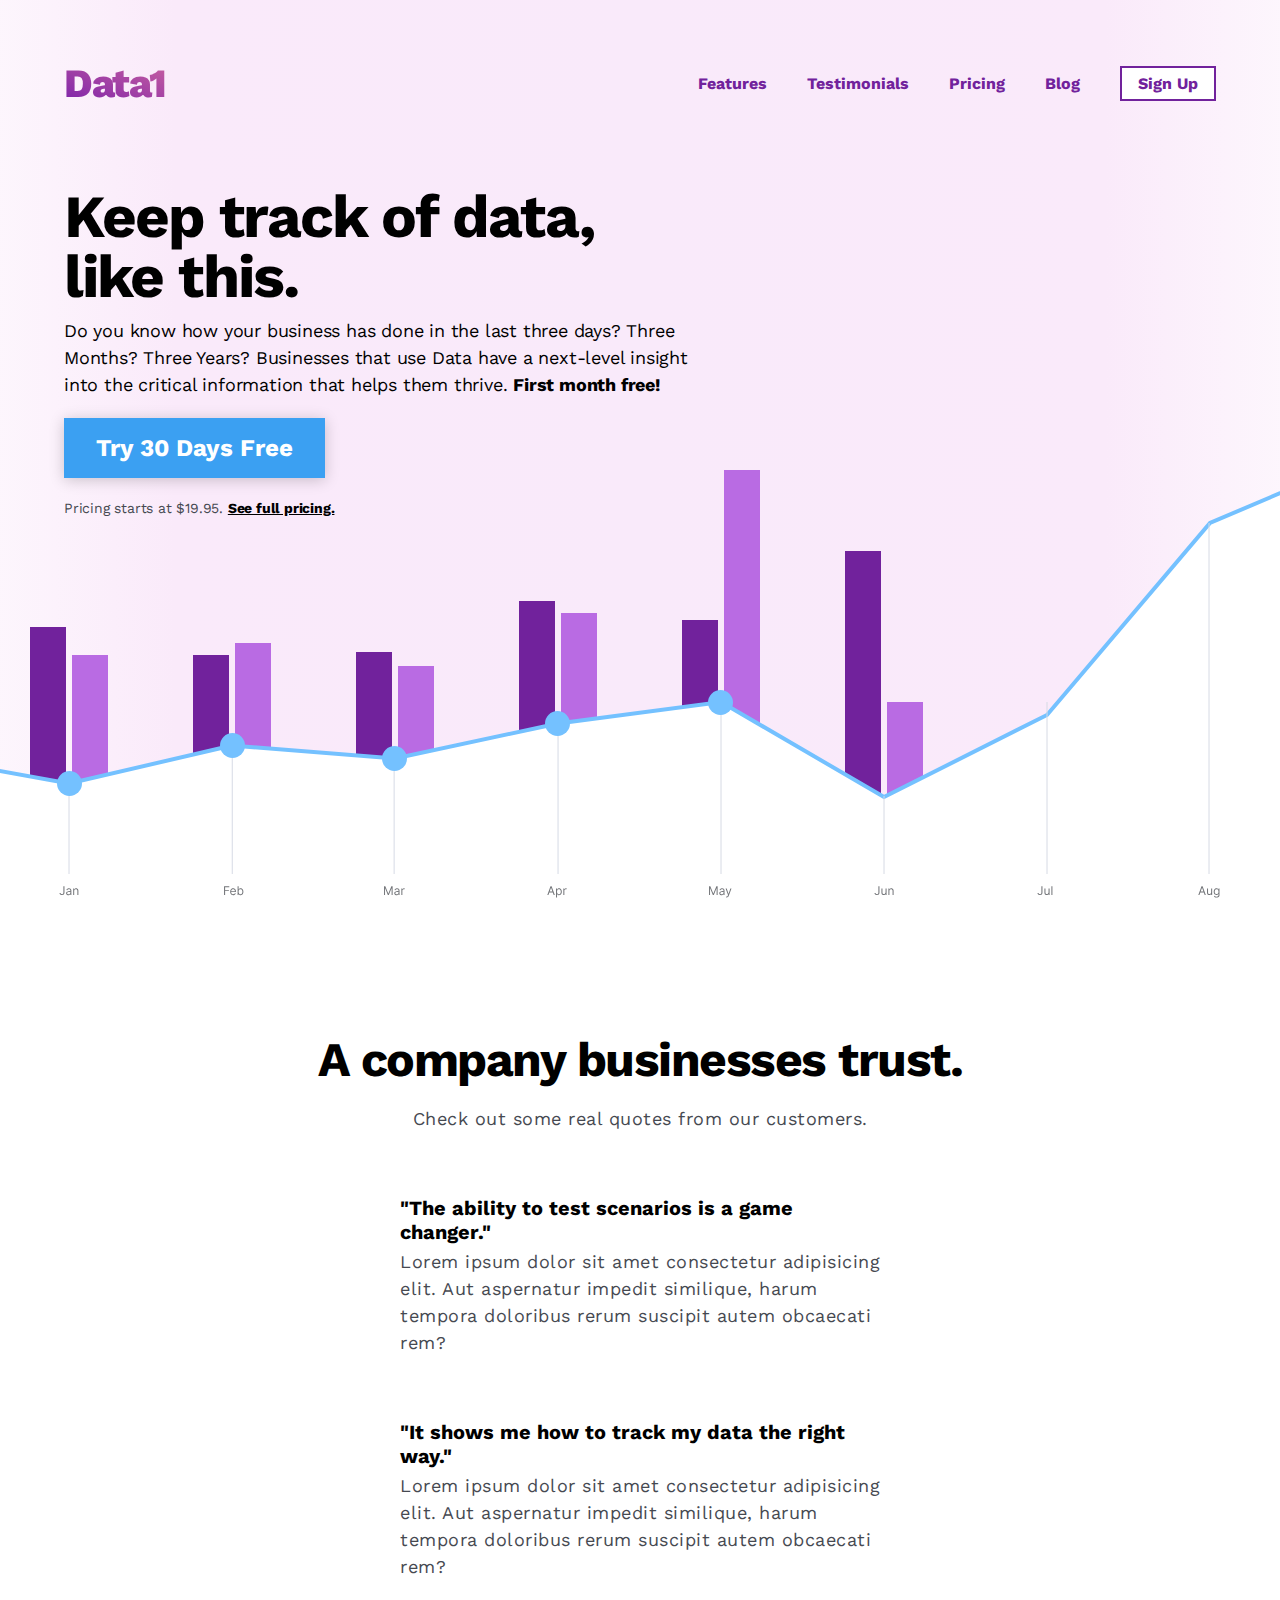
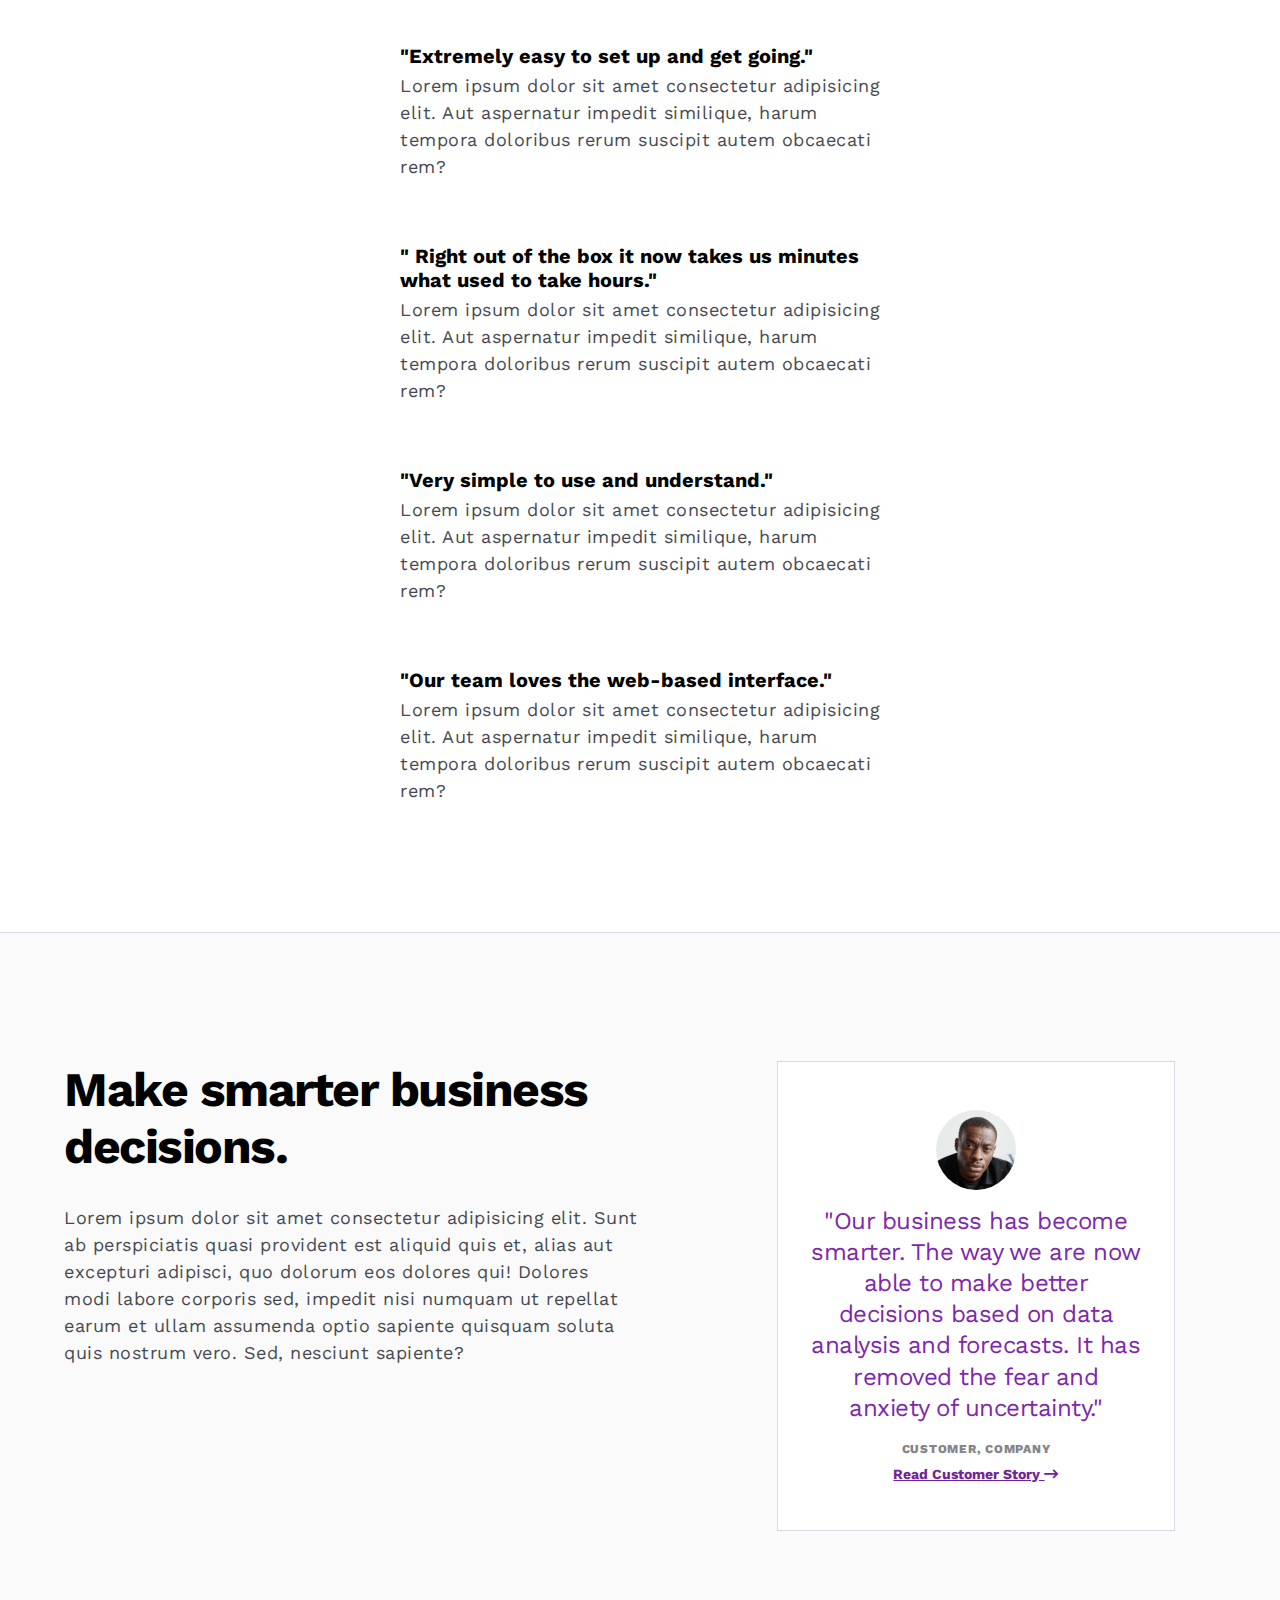
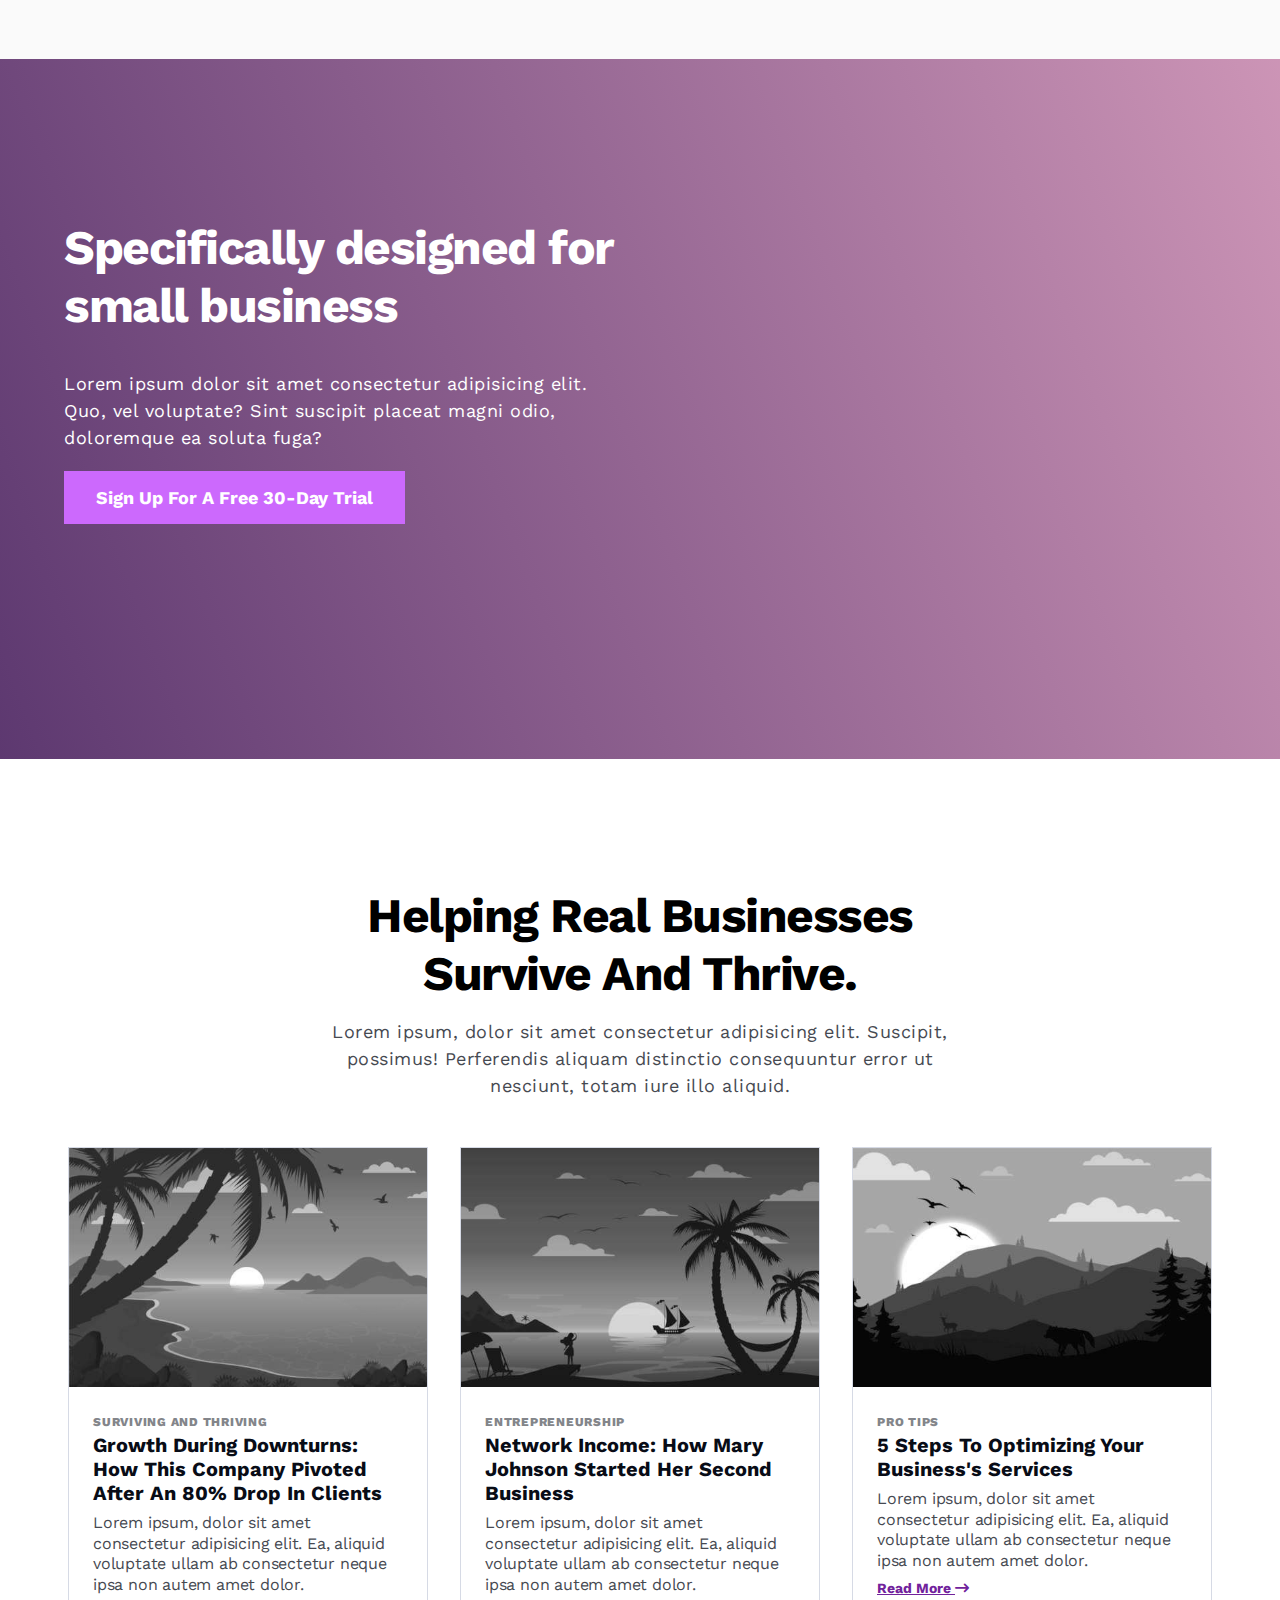
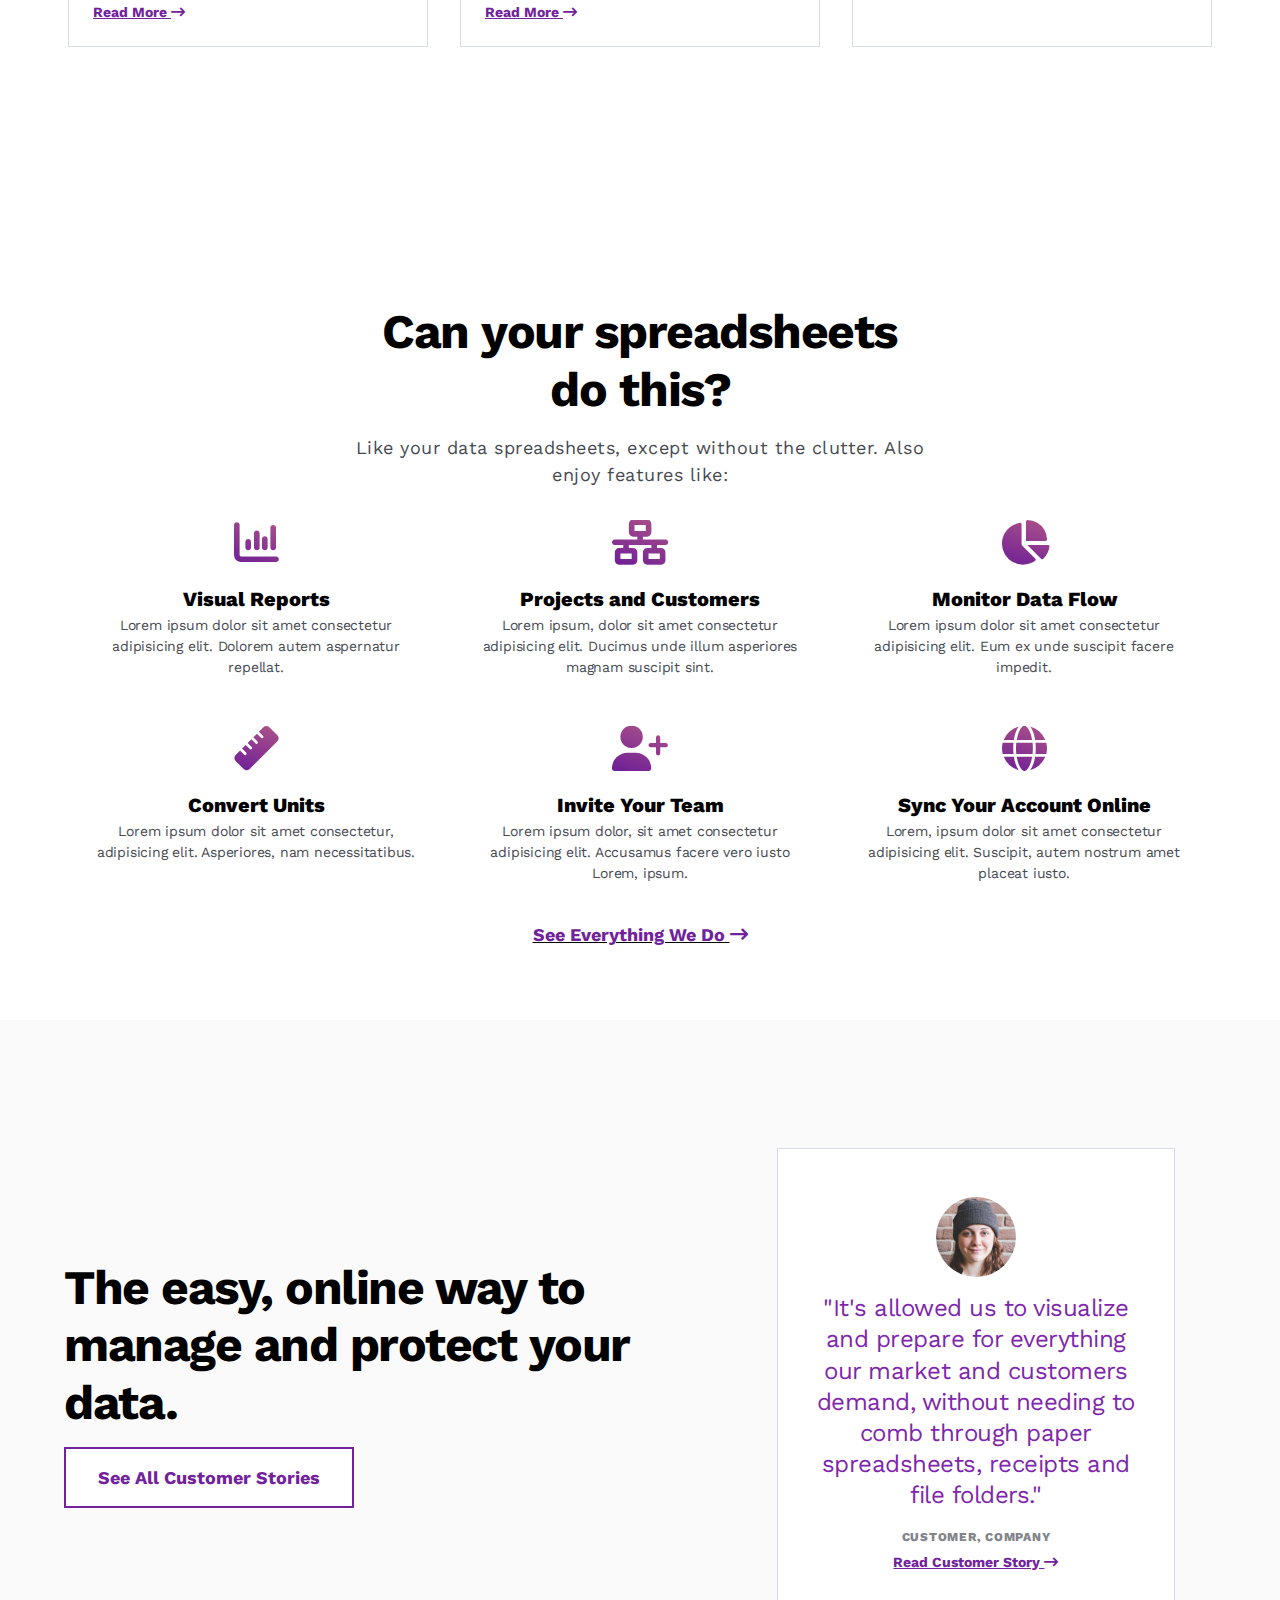
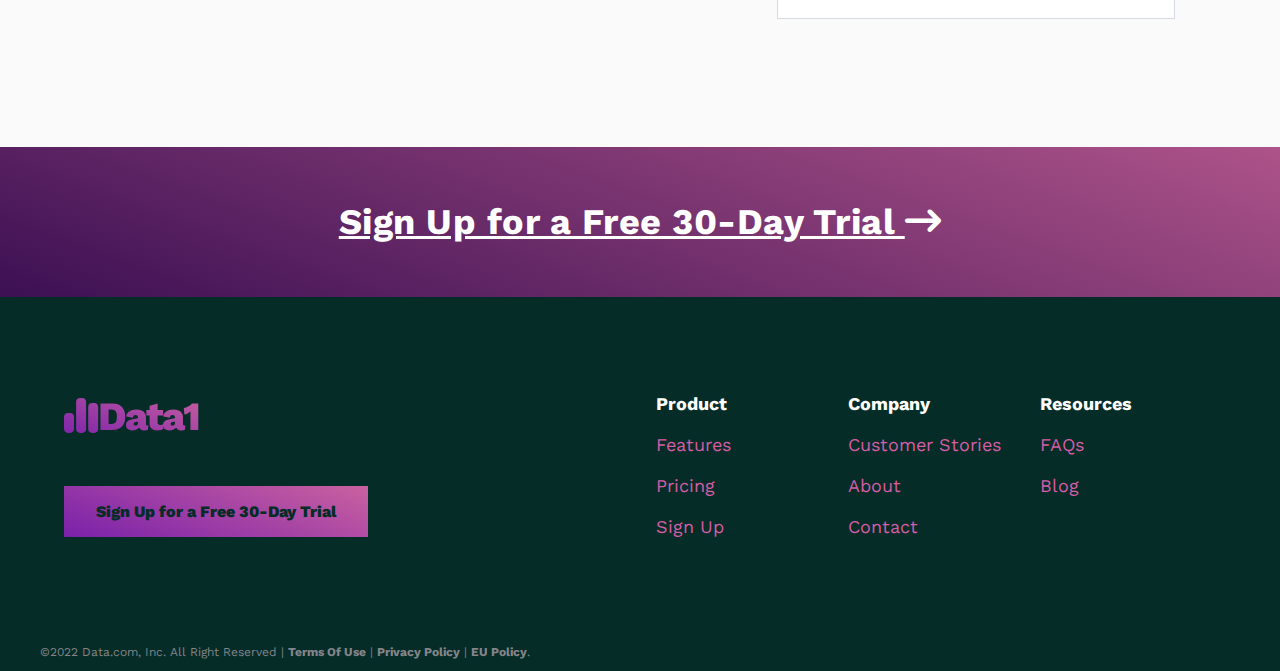
==== index.html @ 5283e029 "footer links href and styling" ====
<!DOCTYPE html>
<html lang="en">
<head>
    <meta charset="UTF-8">
    <meta http-equiv="X-UA-Compatible" content="IE=edge">
    <meta name="viewport" content="width=device-width, initial-scale=1.0">
    <link rel="stylesheet" href="./style.css">
    <link rel="stylesheet" href="https://cdnjs.cloudflare.com/ajax/libs/font-awesome/6.1.2/css/all.min.css">
    <title>Document</title>
</head>
<body>
    <div id="parent" class="parent">

        <header>
            <div class="header-content-center-lvl-3 container">
                <div class="nav-flex-items-lvl-4">
                    <a href="./index.html"><div class="logo">Data1</div></a>
                    <nav id="nav-menu-items" class="nav-menu-items">
                        <ul id="nav-ul">
                            <li><a class="nav-text" href="./features.html">Features</a></li>
                            <li><a class="nav-text" href="./testimonials.html">Testimonials</a></li>
                            <li><a class="nav-text" href="./pricing.html">Pricing</a></li>
                            <li><a class="nav-text" href="./blog.html">Blog</a></li>
                            <div class="hover-color-background">
                                <a href="./signup.html">
                                    <li class="header-sign-up-button">Sign Up</li>
                                </a>  
                            </div>
                        </ul>
                    </nav>
                    <li onclick="toggleMobile()" class="hamburger-menu"><i class="fa-solid fa-bars"></i></li>
                </div>
            </div>
        </header>

        <main>
            
            <div class="home-hero-gradient"></div>
            <section class="hero">
                <div class="container hero-offer-text">
                    <h1>Keep track of data,<br> like this.</h1>
                    <p class="hero-p">Do you know how your business has done in the last three days? Three Months? Three Years? 
                        Businesses that use Data have a next-level insight into the critical information that helps them thrive. <strong>First month free!</strong>
                    </p>
                    <a class="hero-button" href="./signup.html">Try 30 Days Free</a>
                    <p class="text-sm hero-pricing">Pricing starts at $19.95. <a class="hero-pricing-link" href="./pricing.html">See full pricing.</a></p>
                </div>
                
                    <svg class="bar-graph" width="1572" height="545" viewBox="0 0 1572 545" fill="none" xmlns="http://www.w3.org/2000/svg">
                        <g id="Desktop - 1" clip-path="url(#clip0_0_1)">
                        <g id="bars">
                        <g class="bars-group">
                            <rect id="dark2" x="176" y="269" width="36" height="226" fill="#71229C"/>
                            <rect id="light1" x="218" y="297" width="36" height="198" fill="#B96BE3"/>
                        </g>
                        <g class="bars-group">
                            <rect id="dark4" x="339" y="297" width="36" height="198" fill="#71229C"/>
                            <rect id="light3" x="381" y="285" width="36" height="210" fill="#B96BE3"/>
                        </g>
                        <g class="bars-group">
                            <rect id="dark6" x="502" y="294" width="36" height="201" fill="#71229C"/>
                            <rect id="light5" x="544" y="308" width="36" height="187" fill="#B96BE3"/>
                        </g>
                        <g class="bars-group">
                            <rect id="dark8" x="665" y="243" width="36" height="252" fill="#71229C"/>
                            <rect id="light7" x="707" y="255" width="36" height="240" fill="#B96BE3"/>
                        </g>
                        <g class="bars-group">
                            <rect id="dark10" x="828" y="262" width="36" height="233" fill="#71229C"/>
                            <rect id="light9" x="870" y="112" width="36" height="383" fill="#B96BE3"/>
                        </g>
                        <g class="bars-group">
                            <rect id="dark12" x="991" y="193" width="36" height="302" fill="#71229C"/>
                            <rect id="light11" x="1033" y="344" width="36" height="151" fill="#B96BE3"/>
                        </g>
                        <g class="bars-group">
                            <rect id="dark14" x="1154" y="79" width="36" height="416" fill="#71229C"/>
                            <rect id="light13" x="1196" y="232" width="36" height="263" fill="#B96BE3"/>
                        </g>
                        <g class="bars-group">
                            <rect id="dark16" x="1317" width="36" height="495" fill="#71229C"/>
                            <rect id="light15" x="1359" y="78" width="36" height="417" fill="#B96BE3"/>
                        </g>
                        </g>
                        <path id="whiteMask" d="M378 387.5L215 425.5L52.5 396V545H1519V95.5L1356 165L1193 357L1030 439L867 344L704 365.5L541 400.5L378 387.5Z" fill="white" stroke="#74C1FF" stroke-width="4"/>
                        <g id="dateLines">
                        <path id="Vector 2" d="M215 425V545" stroke="#D6DAE5"/>
                        <path id="Vector 3" d="M378.25 387V545.002" stroke="#D6DAE5"/>
                        <path id="Vector 4" d="M540.125 399V545.002" stroke="#D6DAE5"/>
                        <path id="Vector 5" d="M704.062 365V545.003" stroke="#D6DAE5"/>
                        <path id="Vector 6" d="M867.031 344V545.003" stroke="#D6DAE5"/>
                        <path id="Vector 8" d="M1193.03 344V545.003" stroke="#D6DAE5"/>
                        <path id="Vector 9" d="M1355.02 164.997V545.005" stroke="#D6DAE5"/>
                        <path id="Vector 7" d="M1030.02 438V545.003" stroke="#D6DAE5"/>
                        </g>
                        <g id="whiteMaskBars">
                        <rect id="Rectangle 17" x="40" y="397" width="20" height="148" fill="white"/>
                        <rect id="Rectangle 18" x="1515" y="95" width="16" height="450" fill="white"/>
                        <rect id="Rectangle 19" x="52" y="516" width="1467" height="29" fill="white"/>
                        </g>
                        <g id="dots">
                            <circle class="dot" cx="52.5" cy="396.5" r="12.5" fill="#74C1FF"/>
                            <circle class="dot" cx="215.5" cy="425.5" r="12.5" fill="#74C1FF"/>
                            <circle class="dot" cx="378.5" cy="387.5" r="12.5" fill="#74C1FF"/>
                            <circle class="dot" cx="540.5" cy="400.5" r="12.5" fill="#74C1FF"/>
                            <circle class="dot" cx="703.5" cy="365.5" r="12.5" fill="#74C1FF"/>
                            <circle class="dot" cx="866.5" cy="344.5" r="12.5" fill="#74C1FF"/>
                            <circle class="dot" cx="1029.5" cy="438.5" r="12.5" fill="#74C1FF"/>
                            <circle class="dot" cx="1192.5" cy="357.5" r="12.5" fill="#74C1FF"/>
                            <circle class="dot" cx="1355.5" cy="165.5" r="12.5" fill="#74C1FF"/>
                            <circle class="dot" cx="1518.5" cy="95.5" r="12.5" fill="#74C1FF"/>
                        </g>
                        <g id="dates">
                        <path id="Jan" d="M209.398 528.273H210.455V534.511C210.455 535.068 210.352 535.541 210.148 535.93C209.943 536.32 209.655 536.615 209.283 536.817C208.911 537.018 208.472 537.119 207.966 537.119C207.489 537.119 207.064 537.033 206.692 536.859C206.32 536.683 206.027 536.433 205.814 536.109C205.601 535.786 205.494 535.401 205.494 534.955H206.534C206.534 535.202 206.595 535.418 206.717 535.602C206.842 535.784 207.013 535.926 207.229 536.028C207.445 536.131 207.69 536.182 207.966 536.182C208.27 536.182 208.528 536.118 208.741 535.99C208.955 535.862 209.116 535.675 209.227 535.428C209.341 535.178 209.398 534.872 209.398 534.511V528.273ZM214.362 537.153C213.947 537.153 213.571 537.075 213.233 536.919C212.895 536.76 212.626 536.531 212.428 536.233C212.229 535.932 212.129 535.568 212.129 535.142C212.129 534.767 212.203 534.463 212.351 534.23C212.499 533.994 212.696 533.81 212.943 533.676C213.19 533.543 213.463 533.443 213.761 533.378C214.063 533.31 214.365 533.256 214.669 533.216C215.067 533.165 215.389 533.126 215.636 533.101C215.886 533.072 216.068 533.026 216.182 532.96C216.298 532.895 216.357 532.781 216.357 532.619V532.585C216.357 532.165 216.241 531.838 216.011 531.605C215.784 531.372 215.439 531.256 214.976 531.256C214.496 531.256 214.119 531.361 213.847 531.571C213.574 531.781 213.382 532.006 213.271 532.244L212.317 531.903C212.487 531.506 212.714 531.196 212.999 530.974C213.286 530.75 213.598 530.594 213.936 530.506C214.277 530.415 214.612 530.369 214.942 530.369C215.152 530.369 215.393 530.395 215.666 530.446C215.942 530.494 216.207 530.595 216.463 530.749C216.722 530.902 216.936 531.134 217.107 531.443C217.277 531.753 217.362 532.168 217.362 532.688V537H216.357V536.114H216.305C216.237 536.256 216.124 536.408 215.964 536.57C215.805 536.732 215.594 536.869 215.33 536.983C215.065 537.097 214.743 537.153 214.362 537.153ZM214.516 536.25C214.913 536.25 215.249 536.172 215.521 536.016C215.797 535.859 216.004 535.658 216.143 535.411C216.286 535.163 216.357 534.903 216.357 534.631V533.71C216.314 533.761 216.22 533.808 216.075 533.851C215.933 533.891 215.768 533.926 215.581 533.957C215.396 533.986 215.216 534.011 215.04 534.034C214.866 534.054 214.726 534.071 214.618 534.085C214.357 534.119 214.112 534.175 213.885 534.251C213.661 534.325 213.479 534.437 213.339 534.588C213.203 534.736 213.135 534.937 213.135 535.193C213.135 535.543 213.264 535.807 213.523 535.986C213.784 536.162 214.115 536.25 214.516 536.25ZM220.203 533.062V537H219.198V530.455H220.169V531.477H220.255C220.408 531.145 220.641 530.878 220.953 530.676C221.266 530.472 221.669 530.369 222.164 530.369C222.607 530.369 222.995 530.46 223.327 530.642C223.659 530.821 223.918 531.094 224.103 531.46C224.287 531.824 224.38 532.284 224.38 532.841V537H223.374V532.909C223.374 532.395 223.24 531.994 222.973 531.707C222.706 531.418 222.34 531.273 221.874 531.273C221.553 531.273 221.266 531.342 221.013 531.482C220.763 531.621 220.566 531.824 220.421 532.091C220.276 532.358 220.203 532.682 220.203 533.062Z" fill="#717377"/>
                        <path id="Feb" d="M370.057 537V528.273H375.29V529.21H371.114V532.159H374.898V533.097H371.114V537H370.057ZM379.227 537.136C378.597 537.136 378.053 536.997 377.595 536.719C377.141 536.438 376.79 536.045 376.543 535.543C376.298 535.037 376.176 534.449 376.176 533.778C376.176 533.108 376.298 532.517 376.543 532.006C376.79 531.491 377.134 531.091 377.574 530.804C378.017 530.514 378.534 530.369 379.125 530.369C379.466 530.369 379.803 530.426 380.135 530.54C380.467 530.653 380.77 530.838 381.043 531.094C381.315 531.347 381.533 531.682 381.695 532.099C381.857 532.517 381.938 533.031 381.938 533.642V534.068H376.892V533.199H380.915C380.915 532.83 380.841 532.5 380.693 532.21C380.548 531.92 380.341 531.692 380.071 531.524C379.804 531.357 379.489 531.273 379.125 531.273C378.724 531.273 378.378 531.372 378.085 531.571C377.795 531.767 377.572 532.023 377.416 532.338C377.26 532.653 377.182 532.991 377.182 533.352V533.932C377.182 534.426 377.267 534.845 377.438 535.189C377.611 535.53 377.851 535.79 378.158 535.969C378.464 536.145 378.821 536.233 379.227 536.233C379.491 536.233 379.73 536.196 379.943 536.122C380.159 536.045 380.345 535.932 380.501 535.781C380.658 535.628 380.778 535.437 380.864 535.21L381.835 535.483C381.733 535.812 381.561 536.102 381.32 536.352C381.078 536.599 380.78 536.793 380.425 536.932C380.07 537.068 379.67 537.136 379.227 537.136ZM383.604 537V528.273H384.609V531.494H384.695C384.768 531.381 384.871 531.236 385.001 531.06C385.135 530.881 385.325 530.722 385.572 530.582C385.822 530.44 386.161 530.369 386.587 530.369C387.138 530.369 387.624 530.507 388.044 530.783C388.464 531.058 388.793 531.449 389.028 531.955C389.264 532.46 389.382 533.057 389.382 533.744C389.382 534.438 389.264 535.038 389.028 535.547C388.793 536.053 388.466 536.445 388.048 536.723C387.631 536.999 387.149 537.136 386.604 537.136C386.183 537.136 385.847 537.067 385.594 536.928C385.341 536.786 385.146 536.625 385.01 536.446C384.874 536.264 384.768 536.114 384.695 535.994H384.575V537H383.604ZM384.592 533.727C384.592 534.222 384.665 534.658 384.81 535.036C384.955 535.411 385.166 535.705 385.445 535.918C385.723 536.128 386.064 536.233 386.467 536.233C386.888 536.233 387.239 536.122 387.52 535.901C387.804 535.676 388.017 535.375 388.159 534.997C388.304 534.616 388.376 534.193 388.376 533.727C388.376 533.267 388.305 532.852 388.163 532.483C388.024 532.111 387.813 531.817 387.528 531.601C387.247 531.382 386.893 531.273 386.467 531.273C386.058 531.273 385.714 531.376 385.436 531.584C385.158 531.788 384.947 532.075 384.805 532.445C384.663 532.811 384.592 533.239 384.592 533.727Z" fill="#717377"/>
                        <path id="Mar" d="M530.057 528.273H531.318L534.284 535.517H534.386L537.352 528.273H538.614V537H537.625V530.369H537.54L534.812 537H533.858L531.131 530.369H531.045V537H530.057V528.273ZM542.522 537.153C542.108 537.153 541.731 537.075 541.393 536.919C541.055 536.76 540.787 536.531 540.588 536.233C540.389 535.932 540.289 535.568 540.289 535.142C540.289 534.767 540.363 534.463 540.511 534.23C540.659 533.994 540.856 533.81 541.103 533.676C541.35 533.543 541.623 533.443 541.922 533.378C542.223 533.31 542.525 533.256 542.829 533.216C543.227 533.165 543.549 533.126 543.797 533.101C544.047 533.072 544.228 533.026 544.342 532.96C544.458 532.895 544.517 532.781 544.517 532.619V532.585C544.517 532.165 544.402 531.838 544.172 531.605C543.944 531.372 543.599 531.256 543.136 531.256C542.656 531.256 542.279 531.361 542.007 531.571C541.734 531.781 541.542 532.006 541.431 532.244L540.477 531.903C540.647 531.506 540.875 531.196 541.159 530.974C541.446 530.75 541.758 530.594 542.096 530.506C542.437 530.415 542.772 530.369 543.102 530.369C543.312 530.369 543.554 530.395 543.826 530.446C544.102 530.494 544.368 530.595 544.623 530.749C544.882 530.902 545.096 531.134 545.267 531.443C545.437 531.753 545.522 532.168 545.522 532.688V537H544.517V536.114H544.466C544.397 536.256 544.284 536.408 544.125 536.57C543.966 536.732 543.754 536.869 543.49 536.983C543.225 537.097 542.903 537.153 542.522 537.153ZM542.676 536.25C543.074 536.25 543.409 536.172 543.681 536.016C543.957 535.859 544.164 535.658 544.304 535.411C544.446 535.163 544.517 534.903 544.517 534.631V533.71C544.474 533.761 544.38 533.808 544.235 533.851C544.093 533.891 543.929 533.926 543.741 533.957C543.556 533.986 543.376 534.011 543.2 534.034C543.027 534.054 542.886 534.071 542.778 534.085C542.517 534.119 542.272 534.175 542.045 534.251C541.821 534.325 541.639 534.437 541.5 534.588C541.363 534.736 541.295 534.937 541.295 535.193C541.295 535.543 541.424 535.807 541.683 535.986C541.944 536.162 542.275 536.25 542.676 536.25ZM547.358 537V530.455H548.33V531.443H548.398C548.517 531.119 548.733 530.857 549.045 530.655C549.358 530.453 549.71 530.352 550.102 530.352C550.176 530.352 550.268 530.354 550.379 530.357C550.49 530.359 550.574 530.364 550.631 530.369V531.392C550.597 531.384 550.518 531.371 550.396 531.354C550.277 531.334 550.151 531.324 550.017 531.324C549.699 531.324 549.415 531.391 549.165 531.524C548.918 531.655 548.722 531.837 548.577 532.07C548.435 532.3 548.364 532.562 548.364 532.858V537H547.358Z" fill="#717377"/>
                        <path id="Apr" d="M694.415 537H693.307L696.511 528.273H697.602L700.807 537H699.699L697.091 529.654H697.023L694.415 537ZM694.824 533.591H699.29V534.529H694.824V533.591ZM702.03 539.455V530.455H703.001V531.494H703.121C703.195 531.381 703.297 531.236 703.428 531.06C703.561 530.881 703.751 530.722 703.999 530.583C704.249 530.44 704.587 530.369 705.013 530.369C705.564 530.369 706.05 530.507 706.47 530.783C706.891 531.058 707.219 531.449 707.455 531.955C707.69 532.46 707.808 533.057 707.808 533.744C707.808 534.438 707.69 535.038 707.455 535.547C707.219 536.053 706.892 536.445 706.474 536.723C706.057 536.999 705.575 537.136 705.03 537.136C704.609 537.136 704.273 537.067 704.02 536.928C703.767 536.786 703.572 536.625 703.436 536.446C703.3 536.264 703.195 536.114 703.121 535.994H703.036V539.455H702.03ZM703.018 533.727C703.018 534.222 703.091 534.658 703.236 535.036C703.381 535.411 703.592 535.705 703.871 535.918C704.149 536.128 704.49 536.233 704.893 536.233C705.314 536.233 705.665 536.122 705.946 535.901C706.23 535.676 706.443 535.375 706.585 534.997C706.73 534.617 706.803 534.193 706.803 533.727C706.803 533.267 706.732 532.852 706.589 532.483C706.45 532.111 706.239 531.817 705.955 531.601C705.673 531.382 705.32 531.273 704.893 531.273C704.484 531.273 704.141 531.377 703.862 531.584C703.584 531.788 703.374 532.075 703.232 532.445C703.089 532.811 703.018 533.239 703.018 533.727ZM709.342 537V530.455H710.314V531.443H710.382C710.501 531.119 710.717 530.857 711.03 530.655C711.342 530.453 711.695 530.352 712.087 530.352C712.161 530.352 712.253 530.354 712.364 530.357C712.474 530.359 712.558 530.364 712.615 530.369V531.392C712.581 531.384 712.503 531.371 712.381 531.354C712.261 531.334 712.135 531.324 712.001 531.324C711.683 531.324 711.399 531.391 711.149 531.524C710.902 531.655 710.706 531.837 710.561 532.07C710.419 532.3 710.348 532.563 710.348 532.858V537H709.342Z" fill="#717377"/>
                        <path id="May" d="M855.057 528.273H856.318L859.284 535.517H859.386L862.352 528.273H863.614V537H862.625V530.369H862.54L859.812 537H858.858L856.131 530.369H856.045V537H855.057V528.273ZM867.522 537.153C867.108 537.153 866.731 537.075 866.393 536.919C866.055 536.76 865.787 536.531 865.588 536.233C865.389 535.932 865.289 535.568 865.289 535.142C865.289 534.767 865.363 534.463 865.511 534.23C865.659 533.994 865.856 533.81 866.103 533.676C866.35 533.543 866.623 533.443 866.922 533.378C867.223 533.31 867.525 533.256 867.829 533.216C868.227 533.165 868.549 533.126 868.797 533.101C869.047 533.072 869.228 533.026 869.342 532.96C869.458 532.895 869.517 532.781 869.517 532.619V532.585C869.517 532.165 869.402 531.838 869.172 531.605C868.944 531.372 868.599 531.256 868.136 531.256C867.656 531.256 867.279 531.361 867.007 531.571C866.734 531.781 866.542 532.006 866.431 532.244L865.477 531.903C865.647 531.506 865.875 531.196 866.159 530.974C866.446 530.75 866.758 530.594 867.096 530.506C867.437 530.415 867.772 530.369 868.102 530.369C868.312 530.369 868.554 530.395 868.826 530.446C869.102 530.494 869.368 530.595 869.623 530.749C869.882 530.902 870.096 531.134 870.267 531.443C870.437 531.753 870.522 532.168 870.522 532.688V537H869.517V536.114H869.466C869.397 536.256 869.284 536.408 869.125 536.57C868.966 536.732 868.754 536.869 868.49 536.983C868.225 537.097 867.903 537.153 867.522 537.153ZM867.676 536.25C868.074 536.25 868.409 536.172 868.681 536.016C868.957 535.859 869.164 535.658 869.304 535.411C869.446 535.163 869.517 534.903 869.517 534.631V533.71C869.474 533.761 869.38 533.808 869.235 533.851C869.093 533.891 868.929 533.926 868.741 533.957C868.556 533.986 868.376 534.011 868.2 534.034C868.027 534.054 867.886 534.071 867.778 534.085C867.517 534.119 867.272 534.175 867.045 534.251C866.821 534.325 866.639 534.437 866.5 534.588C866.363 534.736 866.295 534.937 866.295 535.193C866.295 535.543 866.424 535.807 866.683 535.986C866.944 536.162 867.275 536.25 867.676 536.25ZM872.771 539.455C872.601 539.455 872.449 539.44 872.315 539.412C872.182 539.386 872.089 539.361 872.038 539.335L872.294 538.449C872.538 538.511 872.754 538.534 872.942 538.517C873.129 538.5 873.295 538.416 873.44 538.266C873.588 538.118 873.723 537.878 873.845 537.545L874.033 537.034L871.612 530.455H872.703L874.51 535.67H874.578L876.385 530.455H877.476L874.697 537.955C874.572 538.293 874.418 538.572 874.233 538.794C874.048 539.018 873.834 539.185 873.589 539.293C873.348 539.401 873.075 539.455 872.771 539.455Z" fill="#717377"/>
                        <path id="Jul" d="M1187.4 528.273H1188.45V534.511C1188.45 535.068 1188.35 535.541 1188.15 535.93C1187.94 536.32 1187.65 536.615 1187.28 536.817C1186.91 537.018 1186.47 537.119 1185.97 537.119C1185.49 537.119 1185.06 537.033 1184.69 536.859C1184.32 536.683 1184.03 536.433 1183.81 536.109C1183.6 535.786 1183.49 535.401 1183.49 534.955H1184.53C1184.53 535.202 1184.6 535.418 1184.72 535.602C1184.84 535.784 1185.01 535.926 1185.23 536.028C1185.44 536.131 1185.69 536.182 1185.97 536.182C1186.27 536.182 1186.53 536.118 1186.74 535.99C1186.95 535.862 1187.12 535.675 1187.23 535.428C1187.34 535.178 1187.4 534.872 1187.4 534.511V528.273ZM1194.56 534.324V530.455H1195.57V537H1194.56V535.892H1194.49C1194.34 536.224 1194.1 536.507 1193.78 536.74C1193.45 536.97 1193.04 537.085 1192.55 537.085C1192.14 537.085 1191.78 536.996 1191.46 536.817C1191.14 536.635 1190.89 536.362 1190.71 535.999C1190.53 535.632 1190.44 535.17 1190.44 534.614V530.455H1191.44V534.545C1191.44 535.023 1191.58 535.403 1191.84 535.688C1192.11 535.972 1192.46 536.114 1192.87 536.114C1193.12 536.114 1193.38 536.05 1193.64 535.922C1193.9 535.794 1194.12 535.598 1194.29 535.334C1194.47 535.07 1194.56 534.733 1194.56 534.324ZM1198.41 528.273V537H1197.41V528.273H1198.41Z" fill="#717377"/>
                        <path id="Aug" d="M1345.41 537H1344.31L1347.51 528.273H1348.6L1351.81 537H1350.7L1348.09 529.653H1348.02L1345.41 537ZM1345.82 533.591H1350.29V534.528H1345.82V533.591ZM1357.15 534.324V530.455H1358.16V537H1357.15V535.892H1357.09C1356.93 536.224 1356.69 536.507 1356.37 536.74C1356.05 536.97 1355.64 537.085 1355.14 537.085C1354.73 537.085 1354.37 536.996 1354.05 536.817C1353.73 536.635 1353.48 536.362 1353.3 535.999C1353.12 535.632 1353.03 535.17 1353.03 534.614V530.455H1354.04V534.545C1354.04 535.023 1354.17 535.403 1354.44 535.688C1354.71 535.972 1355.05 536.114 1355.47 536.114C1355.72 536.114 1355.97 536.05 1356.23 535.922C1356.49 535.794 1356.71 535.598 1356.89 535.334C1357.07 535.07 1357.15 534.733 1357.15 534.324ZM1362.64 539.591C1362.16 539.591 1361.74 539.528 1361.39 539.403C1361.04 539.281 1360.75 539.119 1360.52 538.918C1360.29 538.719 1360.1 538.506 1359.97 538.278L1360.77 537.716C1360.86 537.835 1360.98 537.972 1361.11 538.125C1361.25 538.281 1361.44 538.416 1361.69 538.53C1361.93 538.646 1362.25 538.705 1362.64 538.705C1363.17 538.705 1363.61 538.577 1363.95 538.321C1364.3 538.065 1364.47 537.665 1364.47 537.119V535.79H1364.38C1364.31 535.909 1364.2 536.057 1364.07 536.233C1363.93 536.406 1363.74 536.561 1363.49 536.697C1363.24 536.831 1362.9 536.898 1362.47 536.898C1361.95 536.898 1361.47 536.773 1361.05 536.523C1360.63 536.273 1360.3 535.909 1360.06 535.432C1359.82 534.955 1359.7 534.375 1359.7 533.693C1359.7 533.023 1359.81 532.439 1360.05 531.942C1360.29 531.442 1360.61 531.055 1361.03 530.783C1361.45 530.507 1361.94 530.369 1362.49 530.369C1362.92 530.369 1363.26 530.44 1363.51 530.582C1363.76 530.722 1363.95 530.881 1364.08 531.06C1364.22 531.236 1364.33 531.381 1364.4 531.494H1364.5V530.455H1365.47V537.188C1365.47 537.75 1365.35 538.207 1365.09 538.56C1364.84 538.915 1364.5 539.175 1364.07 539.339C1363.64 539.507 1363.17 539.591 1362.64 539.591ZM1362.61 535.994C1363.01 535.994 1363.35 535.902 1363.63 535.717C1363.91 535.533 1364.12 535.267 1364.27 534.92C1364.41 534.574 1364.49 534.159 1364.49 533.676C1364.49 533.205 1364.41 532.788 1364.27 532.428C1364.13 532.067 1363.92 531.784 1363.64 531.58C1363.36 531.375 1363.02 531.273 1362.61 531.273C1362.18 531.273 1361.83 531.381 1361.55 531.597C1361.26 531.812 1361.05 532.102 1360.91 532.466C1360.77 532.83 1360.7 533.233 1360.7 533.676C1360.7 534.131 1360.77 534.533 1360.91 534.882C1361.06 535.229 1361.27 535.501 1361.55 535.7C1361.84 535.896 1362.19 535.994 1362.61 535.994Z" fill="#717377"/>
                        <path id="Jun" d="M1024.4 528.273H1025.45V534.511C1025.45 535.068 1025.35 535.541 1025.15 535.93C1024.94 536.32 1024.65 536.615 1024.28 536.817C1023.91 537.018 1023.47 537.119 1022.97 537.119C1022.49 537.119 1022.06 537.033 1021.69 536.859C1021.32 536.683 1021.03 536.433 1020.81 536.109C1020.6 535.786 1020.49 535.401 1020.49 534.955H1021.53C1021.53 535.202 1021.6 535.418 1021.72 535.602C1021.84 535.784 1022.01 535.926 1022.23 536.028C1022.44 536.131 1022.69 536.182 1022.97 536.182C1023.27 536.182 1023.53 536.118 1023.74 535.99C1023.95 535.862 1024.12 535.675 1024.23 535.428C1024.34 535.178 1024.4 534.872 1024.4 534.511V528.273ZM1031.56 534.324V530.455H1032.57V537H1031.56V535.892H1031.49C1031.34 536.224 1031.1 536.507 1030.78 536.74C1030.45 536.97 1030.04 537.085 1029.55 537.085C1029.14 537.085 1028.78 536.996 1028.46 536.817C1028.14 536.635 1027.89 536.362 1027.71 535.999C1027.53 535.632 1027.44 535.17 1027.44 534.614V530.455H1028.44V534.545C1028.44 535.023 1028.58 535.403 1028.84 535.688C1029.11 535.972 1029.46 536.114 1029.87 536.114C1030.12 536.114 1030.38 536.05 1030.64 535.922C1030.9 535.794 1031.12 535.598 1031.29 535.334C1031.47 535.07 1031.56 534.733 1031.56 534.324ZM1035.41 533.062V537H1034.41V530.455H1035.38V531.477H1035.47C1035.62 531.145 1035.85 530.878 1036.16 530.676C1036.48 530.472 1036.88 530.369 1037.37 530.369C1037.82 530.369 1038.21 530.46 1038.54 530.642C1038.87 530.821 1039.13 531.094 1039.31 531.46C1039.5 531.824 1039.59 532.284 1039.59 532.841V537H1038.58V532.909C1038.58 532.395 1038.45 531.994 1038.18 531.707C1037.92 531.418 1037.55 531.273 1037.08 531.273C1036.76 531.273 1036.48 531.342 1036.22 531.482C1035.97 531.621 1035.78 531.824 1035.63 532.091C1035.49 532.358 1035.41 532.682 1035.41 533.062Z" fill="#717377"/>
                        </g>
                        </g>
                        <defs>
                        <clipPath id="clip0_0_1">
                        <rect width="1572" height="545" fill="white"/>
                        </clipPath>
                        </defs>
                        </svg>
                
            </section>

            <section class="home-quotes">
                <div class="container">
                    <div class="txt-aln-center">
                        <h2 class="h2-headers">A company businesses trust.</h2>
                        <p>Check out some real quotes from our customers.</p>
                    </div>
                    <div class="quotes">
                        <div class="quote-title">
                            <h3 class="quote-title-text">"The ability to test scenarios is a game changer."</h3>
                        </div>
                        <p>
                            Lorem ipsum dolor sit amet consectetur adipisicing elit. 
                            Aut aspernatur impedit similique, harum tempora doloribus 
                            rerum suscipit autem obcaecati rem?
                        </p>
                    </div>
                    <div class="quotes">
                        <div class="quote-title">
                            <h3 class="quote-title-text">"It shows me how to track my data the right way."</h3>
                        </div>
                        <p>
                            Lorem ipsum dolor sit amet consectetur adipisicing elit. 
                            Aut aspernatur impedit similique, harum tempora doloribus 
                            rerum suscipit autem obcaecati rem?
                        </p>
                    </div>
                    <div class="quotes">
                        <div class="quote-title">
                            <h3 class="quote-title-text">"Extremely easy to set up and get going."</h3>
                        </div>
                        <p>
                            Lorem ipsum dolor sit amet consectetur adipisicing elit. 
                            Aut aspernatur impedit similique, harum tempora doloribus 
                            rerum suscipit autem obcaecati rem?
                        </p>
                    </div>
                    <div class="quotes">
                        <div class="quote-title">
                            <h3 class="quote-title-text">" Right out of the box it now takes us minutes what used to take hours."</h3>
                        </div>
                        <p>
                            Lorem ipsum dolor sit amet consectetur adipisicing elit. 
                            Aut aspernatur impedit similique, harum tempora doloribus 
                            rerum suscipit autem obcaecati rem?
                        </p>
                    </div>
                    <div class="quotes">
                        <div class="quote-title">
                            <h3 class="quote-title-text">"Very simple to use and understand."</h3>
                        </div>
                        <p>
                            Lorem ipsum dolor sit amet consectetur adipisicing elit. 
                            Aut aspernatur impedit similique, harum tempora doloribus 
                            rerum suscipit autem obcaecati rem?
                        </p>
                    </div>
                    <div class="quotes">
                        <div class="quote-title">
                            <h3 class="quote-title-text">"Our team loves the web-based interface."</h3>
                        </div>
                        <p>
                            Lorem ipsum dolor sit amet consectetur adipisicing elit. 
                            Aut aspernatur impedit similique, harum tempora doloribus 
                            rerum suscipit autem obcaecati rem?
                        </p>
                    </div>
                </div>
            </section>

            <section class="customer-story-flex-row border-top">
                <div class="container">
                    <div class="customer-story-flex">
                        <div class="customer-story-left">
                            <h2 class="h2-headers h2-margin-bottom">Make smarter business decisions.</h2>
                            <p>
                                Lorem ipsum dolor sit amet consectetur adipisicing elit. Sunt ab perspiciatis quasi provident 
                                est aliquid quis et, alias aut excepturi adipisci, quo dolorum eos dolores qui! Dolores modi 
                                labore corporis sed, impedit nisi numquam ut repellat earum et ullam assumenda optio sapiente 
                                quisquam soluta quis nostrum vero. Sed, nesciunt sapiente?
                            </p>
                        </div>
                        <div class="customer-story-featured-outer">
                            <div class="customer-story-featured">
                                <img class="customer-portrait" src="./Images/customer_portrait_small.jpg" alt="">
                                <p class="quote-text-24 text-24-purple">
                                    "Our business has become smarter. The way we are now able to make
                                    better decisions based on data analysis and forecasts. It has removed 
                                    the fear and anxiety of uncertainty."
                                </p>
                                <p class="small-gray-text">Customer, Company</p>
                                <a class="read-more-link" href="">Read Customer Story <i class="fa-solid fa-arrow-right-long"></i></a>
                            </div>
                        </div>
                    </div> 
                </div>  
            </section>

            <section class="background-image">
                <div class="container">
                    <div class="flex-start-text">
                        <h2 class="h2-headers text-white">Specifically designed for small business</h2>
                        <p class="text-white">
                            Lorem ipsum dolor sit amet consectetur adipisicing elit. Quo,
                            vel voluptate? Sint suscipit placeat magni odio, doloremque 
                            ea soluta fuga?
                        </p>
                        <a class="background-img-btn" href="./signup.html">Sign Up For A Free 30-Day Trial</a>
                    </div>
                </div>
            </section>

            <section class="blog">
                <div class="container"> 
                    <div class="blog-title-and-paragraph">
                        <h2 class="h2-headers">Helping Real Businesses Survive And Thrive.</h2>
                        <p>
                            Lorem ipsum, dolor sit amet consectetur adipisicing elit. Suscipit, 
                            possimus! Perferendis aliquam distinctio consequuntur error ut nesciunt, 
                            totam iure illo aliquid.
                        </p>
                    </div>
                    <div class="blog-card-link-flex-row">
                        <a href="" class="blog-card-link hover-color-background">
                            <div class="blog-card">
                                <img class="blog-link-img" src="./Images/evening_sunset_small.jpg" alt="">
                                <div class="blog-text-container">
                                    <div class="small-gray-text">Surviving and Thriving</div>
                                    <div class="blog-card-title">Growth During Downturns: How This Company Pivoted After An 80% Drop In Clients</div>
                                    <div class="blog-paragraph">
                                        Lorem ipsum, dolor sit amet consectetur adipisicing elit. 
                                        Ea, aliquid voluptate ullam ab consectetur neque ipsa non autem amet dolor.
                                    </div>
                                    <div class="read-more-link">Read More <i class="fa-solid fa-arrow-right-long"></i></div>
                                </div>  
                            </div>
                        </a>
                        <a href="" class="blog-card-link hover-color-background">
                            <div class="blog-card">
                                <img class="blog-link-img" src="./Images/Farewell_Beach_small.jpg" alt="">
                                <div class="blog-text-container">
                                    <div class="small-gray-text">Entrepreneurship</div>
                                    <div class="blog-card-title">Network Income: How Mary Johnson Started Her Second Business</div>
                                    <div class="blog-paragraph">
                                        Lorem ipsum, dolor sit amet consectetur adipisicing elit. 
                                        Ea, aliquid voluptate ullam ab consectetur neque ipsa non autem amet dolor.
                                    </div>
                                    <div class="read-more-link">Read More <i class="fa-solid fa-arrow-right-long"></i></div>
                                </div>  
                            </div>
                        </a>
                        <a href="" class="blog-card-link hover-color-background">
                            <div class="blog-card">
                                <img class="blog-link-img" src="./Images/hunting wolf_small.jpg" alt="">
                                <div class="blog-text-container">
                                    <div class="small-gray-text">Pro Tips</div>
                                    <div class="blog-card-title">5 Steps To Optimizing Your Business's Services</div>
                                    <div class="blog-paragraph">
                                        Lorem ipsum, dolor sit amet consectetur adipisicing elit. 
                                        Ea, aliquid voluptate ullam ab consectetur neque ipsa non autem amet dolor.
                                    </div>
                                    <div class="read-more-link">Read More <i class="fa-solid fa-arrow-right-long"></i></div>
                                </div> 
                            </div>
                        </a>
                    </div> 
                </div>
            </section>

            <section class="info-icons">
                <div class="container">
                    
                        <div class="info-title-and-paragraph">
                            <h2 class="h2-headers">Can your spreadsheets <br>do this?</h2>
                            <p>
                                Like your data spreadsheets, except without the clutter.
                                Also enjoy features like:
                            </p>
                        </div>
                    
                    <div class="info-icons-flex-wrap">
                        <div class="info-icons-flex">
                            <div class="img-title-paragraph-group">
                                <i class="fa-solid fa-chart-column info-icon"></i>
                                <h4 class="info-item-title">Visual Reports</h4>
                                <p class="text-sm">Lorem ipsum dolor sit amet consectetur adipisicing elit. Dolorem autem
                                    aspernatur repellat.</p>
                            </div>
                            <div class="img-title-paragraph-group">
                                <i class="fa-solid fa-network-wired info-icon"></i>
                                <h4 class="info-item-title">Projects and Customers</h4>
                                <p class="text-sm">Lorem ipsum, dolor sit amet consectetur adipisicing elit. Ducimus unde
                                    illum asperiores magnam suscipit sint.</p>
                            </div>
                            <div class="img-title-paragraph-group">
                                <i class="fa-solid fa-chart-pie info-icon"></i>
                                <h4 class="info-item-title">Monitor Data Flow</h4>
                                <p class="text-sm">Lorem ipsum dolor sit amet consectetur adipisicing elit. Eum ex unde
                                    suscipit facere impedit.</p>
                            </div>
                        </div>
                        <div class="info-icons-flex"> 
                            <div class="img-title-paragraph-group">
                                <i class="fa-solid fa-ruler info-icon"></i>
                                <h4 class="info-item-title">Convert Units</h4>
                                <p class="text-sm">Lorem ipsum dolor sit amet consectetur, adipisicing elit. Asperiores, 
                                    nam necessitatibus.</p>
                            </div>
                            <div class="img-title-paragraph-group">
                                <i class="fa-solid fa-user-plus info-icon"></i>
                                <h4 class="info-item-title">Invite Your Team</h4>
                                <p class="text-sm">Lorem ipsum dolor, sit amet consectetur adipisicing elit. Accusamus facere 
                                    vero iusto Lorem, ipsum.</p>
                            </div>
                            <div class="img-title-paragraph-group">
                                <i class="fa-solid fa-globe info-icon"></i>
                                <h4 class="info-item-title">Sync Your Account Online</h4>
                                <p class="text-sm">Lorem, ipsum dolor sit amet consectetur adipisicing elit. Suscipit, autem 
                                    nostrum amet placeat iusto.</p>
                            </div>
                        </div>  
                    </div>
                    <div class="info-see-everything">
                        <a href="./features.html">See Everything We Do <i class="fa-solid fa-arrow-right-long"></i></a>
                    </div>
                </div>
            </section>

            <section class="customer-story-flex-row">
                <div class="container customer-story-flex align-items-center">
                    <div class="customer-story-left">
                        <h2 class="h2-headers">The easy, online way to manage and protect your data.</h2>
                        <div class="hover-color-background">
                            <a href="./testimonials.html">
                                <div class="see-all-button">See All Customer Stories</div> 
                            </a>
                        </div>
                        
                    </div>
                    <div class="customer-story-featured-outer">
                        <div class="customer-story-featured">
                            <img class="customer-portrait" src="./Images/customer_portrait_2_small.jpg" alt="">
                            <p class="quote-text-24 text-24-purple">
                                "It's allowed us to visualize and prepare for everything our market and customers demand,
                                without needing to comb through paper spreadsheets, receipts and file folders."
                            </p>
                            <p class="small-gray-text">Customer, Company</p>
                            <a class="read-more-link" href="">Read Customer Story <i class="fa-solid fa-arrow-right-long"></i></a>
                        </div>
                    </div>   
                </div>
            </section>

            <section class="trial-CTA">
                <div class="container">
                    <a href="./signup.html"><p class="CTA-p">Sign Up for a Free 30-Day Trial <i class="fa-solid fa-arrow-right-long"></i></p></a>
                </div>
            </section>

        </main>

        <footer>
            <div class="container footer-links-outer">
                <div class="footer-logo-box">
                    <div class="logo mb-16"><i class="fa-solid fa-chart-simple"></i>Data1</div>
                    <a class="footer-trial-CTA-button" href="./signup.html">Sign Up for a Free 30-Day Trial</a>
                </div>
                <div class="footer-links">
                    <ul class="link-group-ul">
                        <li class="footer-links-list-header">Product</li>
                        <a href="./features.html"><li class="footer-li">Features</li></a>
                        <a href="./pricing.html"><li class="footer-li">Pricing</li></a>
                        <a href="./signup.html"><li class="footer-li">Sign Up</li></a> 
                    </ul>
                    <ul class="link-group-ul">
                        <li class="footer-links-list-header">Company</li>
                        <a href="./testimonials.html"><li class="footer-li">Customer Stories</li></a>
                        <a href="./about.html"><li class="footer-li">About</li></a>
                        <a href=""><li class="footer-li">Contact</li></a> 
                    </ul>
                    <ul class="link-group-ul">
                        <li class="footer-links-list-header">Resources</li>
                        <a href=""class="footer-li"><li>FAQs</li></a>
                        <a href="./blog.html"><li class="footer-li">Blog</li></a>
                    </ul>
                </div>
            </div>
            <div class="copyright-container">
                <div class="copyright-container-inner">
                    ©2022 Data.com, Inc. All Right Reserved | 
                    <a href="">Terms Of Use</a> |
                    <a href="">Privacy Policy</a> |
                    <a href="">EU Policy</a>.
                </div>
            </div>
        </footer>
        
    </div>
    <script src="./main.js"></script>
</body>
</html>
---- style.css ----
@import url('https://fonts.googleapis.com/css2?family=Work+Sans:ital,wght@0,100;0,200;0,300;0,400;0,500;0,600;0,700;0,800;0,900;1,100;1,200;1,300;1,400;1,500;1,600;1,700;1,800;1,900&display=swap');

* {
    margin: 0;
    padding: 0;
    box-sizing: border-box;
}

body, html {
    width: 100%;
    overflow-x: hidden;
    font-family: 'Work Sans', sans-serif;
    position: relative;
}

.parent {
    position: relative;
}



a {
    font-weight: 700;
    text-decoration: none;
    color: #71229c;
}

h1 {
    font-size: 60px;
    line-height: 1;
    font-weight: 700;
    letter-spacing: -2px;
}

.h2-headers {
    font-size: 48px;
    font-weight: 700;
    letter-spacing: -1.5px;
    margin: 0 0 16px 0;
    line-height: 1.2;
}

.h2-header-36 {
    font-size: 36px;
}

p {
    font-size: 18px;
    margin: 0;
    letter-spacing: .5px;
    line-height: 1.5;
    color: #464951;
}

.container {
    width: 100%;
    max-width: 1200px;
    margin: 0 auto;
    padding: 0 1.5rem;
}

.text-24-purple {
    color: #7e27ad;
}

.text-white {
    color: white;
}

.pt-28 {
    padding-top: 28px;
}

.pd-side-16 {
    padding: 0 16px;
}

.header-content-center-lvl-3 {
    display: flex;
    justify-content: center;
    align-items: center;
    padding-top: 12px;
}

.logo {
    font-size: 40px;
    font-weight: 800;
    letter-spacing: -1.5px;
    background: -webkit-linear-gradient(250deg,#ca61a0, #7a21aa);
    -webkit-background-clip: text;
    -webkit-text-fill-color: transparent;
}

.nav-flex-items-lvl-4 {
    width: 100%;
    padding: 48px 0;
    display: flex;
    justify-content: space-between;
    align-items: center;
}

#nav-ul {
    display: flex;
    list-style-type: none;
    align-items: center;
    gap: 2.5rem;
    font-size: 16px;
}

.current-page {
    color: #080c16;
}

.nav-text:hover {
    color: #3d1353;
}

.hamburger-menu {
    display: none;
}

.hover-color-background {
    background-color: #71229c;
    cursor: pointer;
}

.header-sign-up-button {
    padding: 6px 16px;
    border: 2px solid #71229c;
    background-color: white;
    cursor: pointer;
    transition: 150ms;
}

.header-sign-up-button:hover {
    transform: translate(5px, -5px);
}

.home-hero-gradient {
    position: absolute;
    top: 0;
    left: 50%;
    width: 1550px;
    height: 850px;
    background: linear-gradient(90deg,white,#faeafa 20%,#f9eafa 50%,#faeafa 80%,white);
    transform: translateX(-50%);
    z-index: -2;
}

.hero {
    width: 100%;
    padding: 32px 0 384px;
    position: relative;
}

.hero-offer-text {
    position: relative;
    z-index: 1;
}

.hero-p {
    width: 55%;
    margin: 10px 0 20px;
    color: black;
    letter-spacing: -.2px;
    font-size: 18px;
}

.hero-button {
    font-size: 1.5rem;
    color: #fff;
    border-color: #3ba0f2;
    background-color: #3ba0f2;
    box-shadow: 0 2px 14px 0 rgb(0 0 0 / 20%);
    padding: 16px 32px;
    display: inline-block;
    margin-bottom: 20px;
    animation: inflateDots 800ms;
}

.hero-button:hover {
    cursor: pointer;
}

.hero-pricing-link {
    color: black;
    text-decoration: underline;
}

.home-quotes {
    padding: 128px 0;
}

.bar-graph {
    position: absolute;
    bottom: 0;
    left: 50%;
    transform: translateX(-50%);
    z-index: 0;
}

.bars-group {
    opacity: 0;
}

.dot {
    opacity: 0;
}

/*SVG Animation*/

.inflate-bars {
    opacity: 1;
    transition: 150ms;
    animation: inflateBars 600ms ease-in-out;
    transform-origin: bottom;
}

.inflate-dots {
    opacity: 1;
    transition: 150ms;
    animation: inflateDots 600ms ease-in-out;
    animation-fill-mode: forwards;
    transform-origin: center;
    transform-box: fill-box;
}

@keyframes inflateBars {
    0% {transform: scaleY(100%);}
    50% {transform: scaleY(115%);}
    100% {transform: scaleY(100%);}
}

@keyframes inflateDots {
    0% {transform: scale(25%);}
    50% {transform: scale(150%);}
    100% {transform: scale(100%);}
}

#dateLines, #dates, .hero-offer-text {
    animation: fadeIn 1500ms;
}

@keyframes fadeIn {
    from {opacity: 0;}
    to { opacity: 1;}
}

/*End SVG Animation*/

.txt-aln-center {
    text-align: center;
}

.quotes {
    margin: 4rem auto 0;
    max-width: 480px;
}

.quote-title-text {
    font-size: 20px;
    font-weight: 700;
    margin-bottom: 4px;
}

.customer-story-flex-row {
    padding: 128px 0;
    display: flex;
    justify-content: center;
    background: rgb(250, 250, 250);
}

.border-top {
    border-top: 1px solid #d6dae5;
}

.customer-story-flex {
    display: flex;
}

.customer-story-left {
    width: 50%;
    display: flex;
    flex-direction: column;
    align-items: flex-start;
}

.h2-margin-bottom {
    margin-bottom: 28px;
}

.customer-story-featured-outer {
    width: 50%;
    padding-left: 6rem;
}

.customer-story-featured {
    display: flex;
    flex-direction: column;
    align-items: center;
    padding: 3rem 2rem;
    width: 83%;
    text-align: center;
    margin: auto;
    border: 1px solid #d6dae5;
    background: white;
}

.see-all-button {
    font-size: 18px;
    border: 2px solid #71229c;
    padding: 18px 32px;
    background-color: white;
    transition: 150ms;
}

.see-all-button:hover {
    transform: translate(5px, -5px);
}

.quote-text-24 {
    font-size: 1.5rem;
    line-height: 1.3;
    margin-bottom: 16px;
    letter-spacing: -.5px;
}

.read-more-link {
    font-size: .875rem;
    color: #71229c;
    margin-top: .5rem;
    text-decoration: underline;
}

.customer-portrait {
    height: 80px;
    width: 80px;
    border-radius: 100%;
    margin-bottom: 16px;
}

.background-image {
    background-image:
    linear-gradient(250deg, rgba(173, 83, 137, 0.62), rgba(60, 16, 83, 0.83)),
    url('images/businessman-sitting-in-office-looking-at-smartphon-2022-03-04-01-46-05-utc_1920.jpg');
    background-size: cover;
    background-position: center;
    padding: 160px 0;
    height: 700px;
    color: white;
}

.flex-start-text {
    display: flex;
    flex-direction: column;
    justify-content: space-between;
    align-items: flex-start;
    gap: 20px;
    max-width: 550px;
}

.background-img-btn {
    position: relative;
    display: inline-block;
    padding: 1rem 2rem;
    font-weight: 700;
    font-size: 18px;
    font-size: 1.125rem;
    text-decoration: none;
    color: white;
    border-width: 2px;
    border-color: #fff;
    background-color: #cc69fd;
    text-align: center;
    cursor: pointer;
    transition: 150ms;
}

.background-img-btn:hover, .pricing-sign-up:hover {
    transform: scale(105%);
    background-color: #c456fc;
    color: white;
}

.blog {
    padding: 128px 0;
}

.blog-title-and-paragraph {
    max-width: 625px;
    margin-bottom: 48px;
    margin-right: auto;
    margin-left: auto;
    display: flex;
    flex-direction: column;
    text-align: center;
}

.blog-card-link-flex-row {
    display: flex;
    justify-content: center;
    gap: 32px;
}

.blog-card {
    height: 500px;
    max-width: 360px;
    border: 1px solid #d6dae5;
    background-color: white;
    cursor: pointer;
    transition: 150ms;
}

.blog-card:hover {
    transform: translate(10px, -10px);
    border: 2px solid #71229c;
}

.blog-link-img {
    max-width: 100%;
    filter: grayscale(100%);
    transition: .25s;
}

.blog-link-img:hover {
    filter: grayscale(0%);
}

.blog-text-container {
    padding: 24px;
}

.small-gray-text {
    font-size: 12px;
    letter-spacing: .75px;
    text-transform: uppercase;
    color: #83858a;
    font-weight: 800;
}

.blog-card-title {
    font-size: 20px;
    color: #080c16;
    padding-top: 4px;
}

.blog-paragraph {
    position: relative;
    font-weight: 400;
    letter-spacing: -.2px;
    line-height: 1.3;
    color: #464951;
    padding-top: 8px;
}

.read-more-blog-button {
    color: #ad5389;
    text-decoration: underline;
}

.info-icons {
    padding: 128px 0 75px 0;
}

.info-title-and-paragraph {
    max-width: 600px;
    min-height: 180px;
    text-align: center;
    margin: 0 auto 8px;
}

.info-icons-flex {
    display: flex;
    justify-content: center;
}

.img-title-paragraph-group {
    text-align: center;
    min-height: 195px;
    max-width: 384px;
    padding: 24px;
}

.info-icon {
    font-size: 45px;
    margin-bottom: 10px;
    background: -webkit-linear-gradient(250deg,#ad5389, #6d1e97);
    -webkit-background-clip: text;
    -webkit-text-fill-color: transparent;
}

.info-item-title {
    font-weight: 800;
    font-size: 20px;
    margin: 12px 0 4px 0;
}

.text-sm {
    letter-spacing: -.2px;
    font-size: 14px;
}

.info-see-everything {
    display: flex;
    justify-content: center;
    text-decoration: underline;
    font-size: 18px;
    margin-top: 16px;
}

.align-items-center {
    align-items: center;
}

.trial-CTA {
    height: 150px;
    display: flex;
    justify-content: center;
    align-items: center;
    background: -webkit-linear-gradient(250deg,#ad5389, #3c1053);
}

.CTA-p {
    font-size: 36px;
    font-weight: 700;
    color: white;
    text-decoration: underline;
    text-align: center;
}

footer {
    background-color: #062c27;
}

.footer-links-outer {
    display: flex;
    padding: 96px 24px;
}

.footer-logo-box {
    display: flex;
    flex-direction: column;
    justify-content: space-between;
    align-items: flex-start;
    width: 50%;
}

.footer-links {
    display: flex;
    width: 50%;
    justify-content: space-between;
}

.link-group-ul {
    width: 33.33333%;
    display: flex;
    flex-direction: column;
    gap: 20px;
    padding: 0 16px;
    list-style-type: none;
    font-size: 18px;
    color: #d65da6;
}

.footer-links-list-header {
    font-weight: 700;
    color: white;
}

.footer-li {
    font-size: 18px;
    color: #d65da6;
    font-weight: 400;
}

.footer-trial-CTA-button {
    font-weight: 800;
    padding: 16px 32px;
    color: #062c27;
    background: -webkit-linear-gradient(250deg,#ca61a0, #7a21aa);
}

.copyright-container-inner {
    max-width: 1200px;
    margin: auto;
    padding: 12px 0;
    font-size: 12px;
    color: #83858a;
}

.copyright-container-inner a {
    color: #83858a;
}

/*features.html specific styling*/
.color-background {
    background: #f9eafa;
}

.center-text-large {
    text-align: center;
    padding: 80px 0; 
}

.center-text-large h1 {
    margin-bottom: 16px;
}

.center-text-large h2 {
    margin-bottom: 48px;
    font-size: 2.25rem;
}

.center-text-large a {
    margin-bottom: 0;
}

.data-features {
    padding: 5rem 0;
    border-top: 1px solid #d6dae5;
}

.title-and-animation {
    display: flex;
    align-items: center;
    justify-content: space-around;
    margin-bottom: 3rem;
}

.animation-container {
    display: flex;
    flex-wrap: wrap;
    height: 350px;
    width: 33.33333%;
    
}

.feature-icon-flex {
    width: 50%;
    text-align: center;
    margin: auto 0;
}

.animation-container i {
    font-size: 85px;
    background: -webkit-linear-gradient(250deg,#ad5389, #6d1e97);
    -webkit-background-clip: text;
    -webkit-text-fill-color: transparent;
}

.h2-outer-box {
    width: 33.33333%;
}

.flex-features {
    display: flex;
    flex-wrap: wrap;
}

.feature-h4-p {
    width: 33.33333%;
    padding: 16px;
}

/*testimonials.html specific styling*/
.main-testimonials {
    padding: 80px 0 65px 0;
}

.testimonial-heading {
    text-align: center;
    margin-bottom: 16px;
}

.flex-wrap-top {
    display: flex;
    flex-wrap: wrap;
}

.testimonial-card {
    width: 25%;
    padding: 16px;
}

.testimonial-img {
    height: 160px;
    width: 160px;
    border-radius: 100%;
    border: 1px solid #71229c;
}

.testimonial-card p {
    margin-bottom: 16px;
}

.main-testimonial-flex-wrap {
    display: flex;
    flex-wrap: wrap;
}

.main-flex-card-outer {
    width: 50%;
    padding: 16px;
}

.main-flex-card-inner {
    padding: 24px;
    border: 1px solid #d6dae5;
}

.main-flex-card-inner p {
    margin-bottom: 16px;
}

/*pricing.html specific styling*/

.background-purple {
    border-bottom: 1px solid #d6dae5;
}

.pricing-blocks {
    display: flex;
    align-items: center;
}

.pricing-blocks p {
    font-size: 16px;
    line-height: 1.5;
}

.pricing-block {
    width: 33%;
}

.pricing-block-left-h2 {
    font-size: 20px;
    margin-bottom: 16px;
    color: #71229c;
}

.fa-circle {
    font-size: 6px;
    position: absolute;
    left: -16px;
    top: 16px;
}

.pb-middle {
    background: white;
    border-radius: 8px 8px 0 0;
    overflow: hidden;
    border: 1px solid #71229c;
}

.block-banner {
    background-color: #71229c;
    color: white;
    text-align: center;
    padding: 6px 0;
    font-size: 12px;
    font-weight: 700;
    letter-spacing: 1.5px;
}

.pricing-block-padding-width {
    padding: 24px 32px;
}

.head-spacing {
    letter-spacing: -.75px;
    line-height: 1;
}

.smb-head {
    font-size: 48px;
    font-weight: 700;
    color: #71229c;
    padding: 16px 16px 0 16px;
}

.price-per-mo {
    font-size: 24px;
    color: gray;
    margin: 8px 0 24px;
}

.pricing-sign-up {
    max-width: 190px;
    font-size: 20px;
    padding: 12px 32px;
    background-color: #71229c;
    margin: 0 auto 32px;
    font-weight: 700;
    color: white;
    white-space: nowrap;
    transition: 150ms;
}

.pricing-check {
    display: flex;
}

.fa-check {
    padding: 12px 5px 0 0;
    color: #71229c;
}

.pb-right {
    background-color: white;
    border: 1px solid #d6dae5;
    border-left: 0;
}

.block-banner-2 {
    text-align: center;
    background: #f2f3f3;
    padding: 20px 32px 24px;
    border-bottom: 1px solid #d6dae5;
    font-size: 14px;
}

.pb-right-head {
    font-size: 36px;
    color: #71229c;
}

.img-para-comp {
    padding: 96px 24px;
    display: flex;
    justify-content: center;
}

.img-para-comp-inner {
    max-width: 800px;
    display: flex;
    flex-direction: column;
    align-items: center;
    text-align: center;
}

.color-text-12 {
    font-size: 12px;
    color: #7e27ad;
    letter-spacing: 1px;
    font-weight: 700;
}

.faq {
    padding: 96px 24px 80px;
}

.faq-header {
    margin-bottom: 16px;
    padding-left: 16px;
}

.faq-flex-elements {
    display: flex;
    flex-wrap: wrap;
}

.faq-element {
    width: 50%;
    padding: 24px 16px;
}

/*blog.html specific styling*/
.blog-h3 {
    margin-bottom: 32px;
}

.blog-content {
    display: flex;
}

.blog-index {
    padding: 16px;
    width: 25%;
    border-right: 1px solid #d6dae5;
}

.blog-index ul {
    display: flex;
    flex-direction: column;
    gap: 12px;
    list-style-type: none;
    text-decoration: underline;
}

.blog-pg-cards {
    display: flex;
    flex-wrap: wrap;
    width: 75%;
}

.blog-pg-card {
    width: 33.33333%;
}

.page-number-index {
    height: 180px;
    width: 100%;
}

/*signup.html specific styling*/
.signup-header {
    display: flex;
    flex-direction: column;
    align-items: center;
    padding: 32px 0;
    gap: 32px;
}

.signup-gray-background {
    padding: 32px 16px 100px;
}

.pricing-flex input {
    width: 100%;
    font-size: 16px;
    border-radius: 4px;
    box-shadow: 0 0 0 1px #e0e0e0, 0 2px 4px 0 rgb(0 0 0 / 7%), 0 1px 1.5px 0 rgb(0 0 0 / 5%);
    padding: 10px;
    margin-top: 2px;
    border: 1px solid #d6dae5;
    color: #464951;
}

.signup {
    max-width: 800px;
    margin: auto;
}

.pricing-flex {
    display: flex;
}

.user-info {
    width: 50%;
    border: 1px solid #d6dae5;
    box-shadow: 0 0 30px 0 rgb(0 0 0 / 8%);
}

.user-info-labels {
    padding: 16px 32px 0;
}

.label-input-group {
    display: flex;
    flex-direction: column;
    gap: 3px;
    padding-top: 16px;
}

.site-address {
    padding: 32px;
    margin-top: 32px;
    border-top: 1px solid #d6dae5;
    background-color: #f4f4f4;
}

.label-input-row {
    display: flex;
    align-items: center;
    gap: 8px;
    padding: 20px 0;
}

.signup-sidebar {
    width: 50%;
    padding: 32px;
}

.signup-sidebar .price-per-mo {
    margin: 0 0 32px 0;
    font-size: 20px;
}

.signup-quote {
    margin: 32px 0;
    padding-top: 32px;
    padding-bottom: 32px;
    border-top: 1px solid #d6dae5;
    border-bottom: 1px solid #d6dae5;
}

.signup-quote-box {
    display: flex;
    justify-content: space-between;
}

.signup-p {
    margin: 0 10px 20px 0;
    max-width: 200px;
    font-size: 16px;
    font-weight: 700;
}

.signup-switch {
    margin-bottom: 32px;
}

.switch-plan-btn {
    font-size: 18px;
    color: #3ba0f2;
    text-decoration: underline;
}

.billing-head {
    display: flex;
    align-items: center;
    gap: 8px;
    padding: 32px 0 16px 0;
}

.fa-lock {
    color: #71229c;
    font-size: 15px;
    
}

.billing-info {
    width: 50%;
    border: 1px solid #d6dae5;
    padding: 16px;
}

.cancel-info {
    width: 50%;
    padding: 32px;
}

.tos-p {
    font-size: 16px;
    padding: 38px 0 20px 0;
}

.tos-input {
    display: flex;
    gap: 5px;
}

.start-trial-btn {
    margin-top: 38px;
    border: none;
    border-radius: 5px;
}

/*Media Queries*/

@media only screen and (max-width: 1024px){
    
    h1 {
        font-size: 1.75rem;
    }

    .h2-headers {
        font-size: 2.25rem;
    }

    .hero-p {
        width: 100%;
        font-size: calc(14px + (400vw - 1280px)/880);
    }

    .home-quotes {
        padding: 48px 0;
    }

    .customer-story-flex-row {
        padding: 48px 0;
    }
    
    .customer-story-flex {
        flex-direction: column;
        text-align: center;
    }

    .customer-story-left {
        width: 100%;
        align-items: center;
        margin-bottom: 3rem;
    }

    .customer-story-featured-outer {
        width: 100%;
        padding: 0;
        margin: auto;
    }

    .customer-story-featured {
        margin: 0 auto;
    }

    .blog {
        padding: 48px 0;
    }

    .blog-card-link-flex-row {
        flex-wrap: wrap;
    }

    .info-icons {
        padding: 40px 0;
    }

    .info-icons-flex-wrap {
        display: flex;
        flex-direction: row;
    }

    .info-icons-flex {
        flex-direction: column;
        width: 50%;
    }

    .img-title-paragraph-group {
        width: 100%;
    }

    .footer-links {
        width: 100%;
    }

    .footer-links-outer {
        flex-direction: column;
    }

    .footer-logo-box {
        width: 100%;
        justify-content: space-evenly;
        align-items: center;
        margin-bottom: 3rem;
    }

    .footer-logo {
        margin-bottom: 16px;
    }

    /*testimonials.html responsive styling*/
    .testimonial-card {
        width: 50%;
    }

    /*pricing.html responsive styling*/
    .pricing-blocks {
        flex-direction: column;
    }

    .pricing-block {
        width: 100%;
        margin-bottom: 24px;
    }
    /*blog.html specific styling*/
    .blog-pg-card {
        width: 50%;
    }
}

@media only screen and (max-width: 765px) {

    #nav-ul {
        padding: 50px 0 0 25px;
        flex-direction: column;
        align-items: flex-start;
        font-size: 32px;
    }

    .header-content-center-lvl-3 {
        padding: 0;
    }

    .nav-flex-items-lvl-4 {
        padding: 16px 24px;
        background: white;
        border-bottom: 1px solid #d6dae5;
    }

    .nav-menu-items {
        display: none;
    }

    .overflow-hidden {
        overflow: hidden;
        position: fixed;
    }

    .mobile-active {
        background-color: #f9eafa;
        display: block;
        position: fixed;
        top: 80px;
        left: 0;
        height: 100vh;
        width: 100%;
        z-index: 3;
       
        animation: fadeIn 500ms;
    }

    .hamburger-menu {
        display: block;
    }  
    
    .info-icons-flex-wrap {
        flex-direction: column;
    }

    .info-icons-flex {
        width: 100%;
        align-items: center;
    }

    .trial-CTA {
        display: none;
    }

    .footer-links-outer {
        padding: 32px 24px;
    }

    .copyright-container-inner {
        padding: 12px 24px 96px;
    }
    
    

    /*features.html specific styling*/
    .title-and-animation {
        flex-direction: column;
    }

    .animation-container {
        width: 80%;
    }

    .flex-features {
        flex-direction: column;
    }

    .feature-h4-p {
        width: 100%;
    }

    /*testimonials responsive styling*/
    .testimonial-card p {
        font-size: 14px;
    }

    .main-flex-card-outer {
        width: 100%;
    }

    /*pricing.html responsive styling*/
    .faq-element {
        width: 100%;
    }

    /*blog.html specific styling*/
    .blog-content {
        flex-direction: column;
    }

    .blog-pg-card {
        width: 100%;
    }    
}

@media only screen and (max-width: 479px){
    .hero-p {
        line-height: 1.15;
    }

    .hero-button {
        font-size: 1.125rem;
        padding: 1rem;
    }

    .customer-story-featured {
        width: 100%;
        padding: 1.5rem;
    }

    /*testimonials.html specific styling*/
    .testimonial-card {
        width: 100%;
    }
}
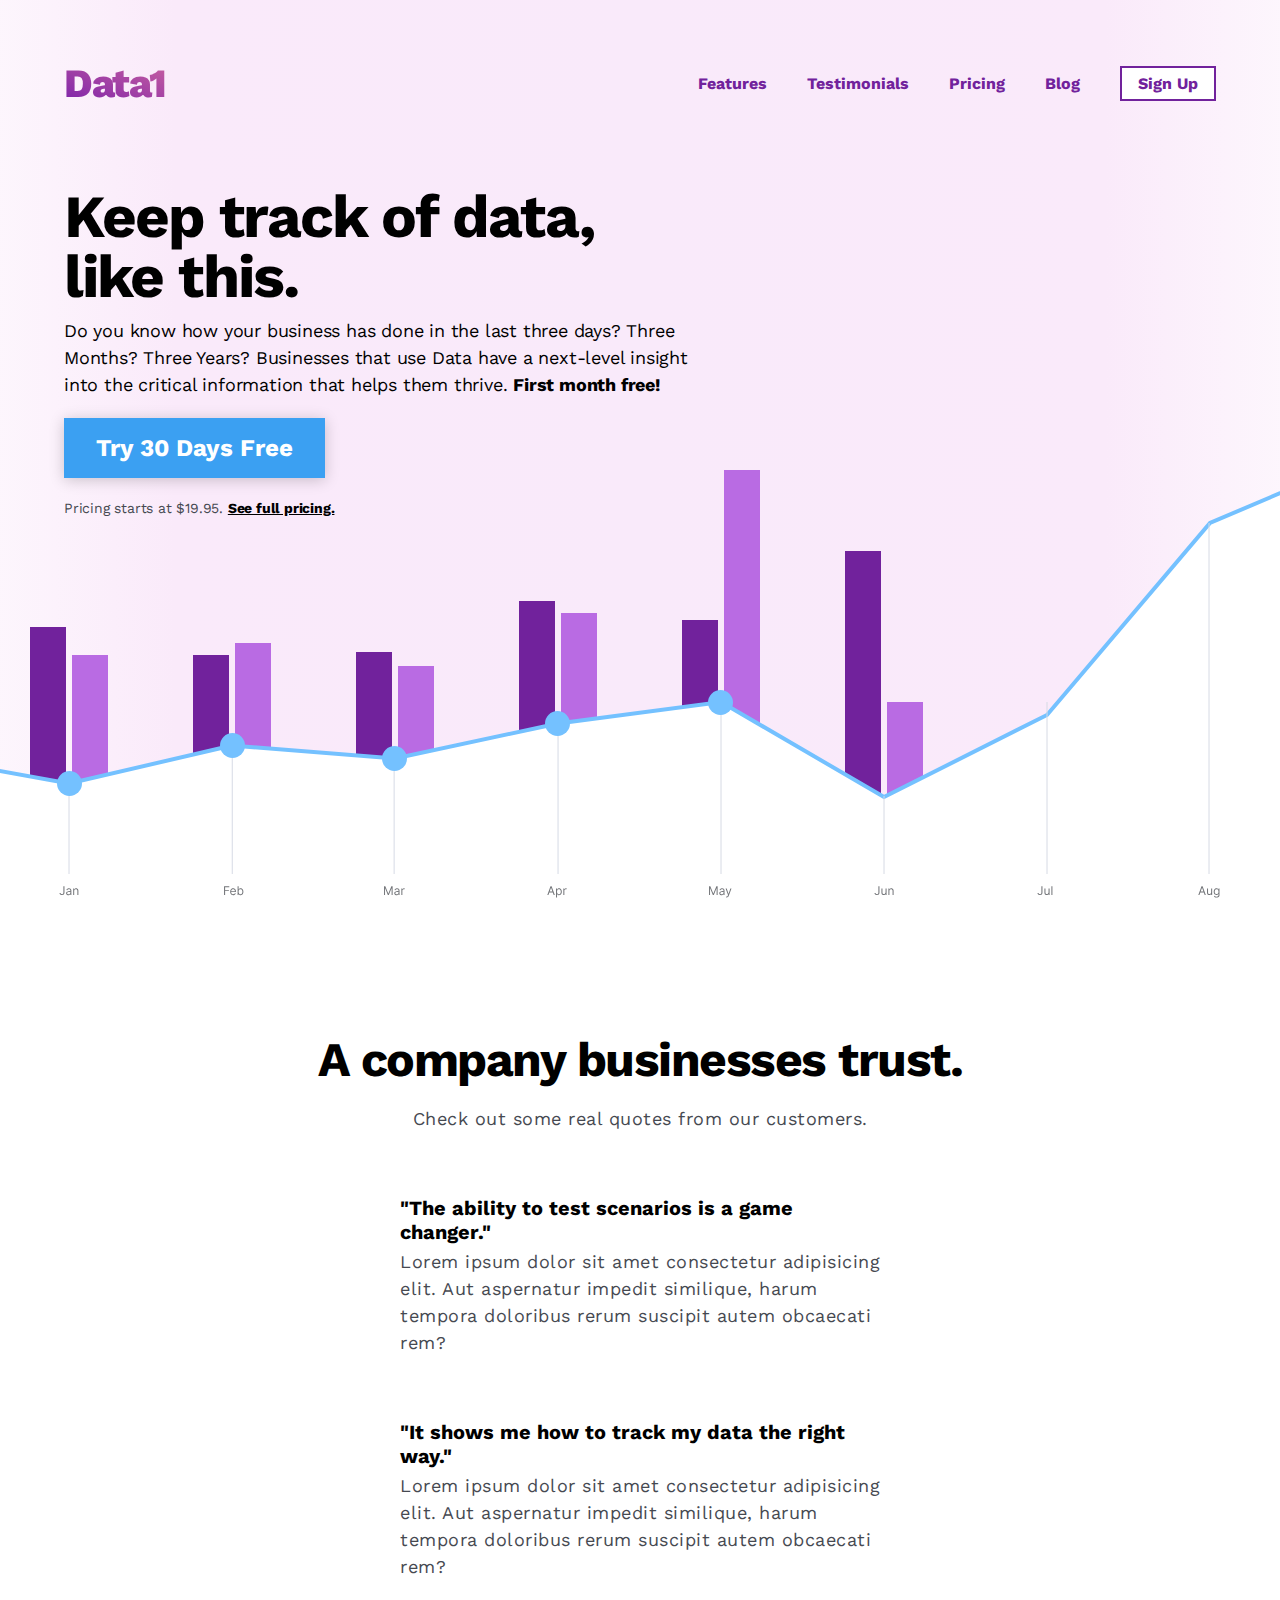
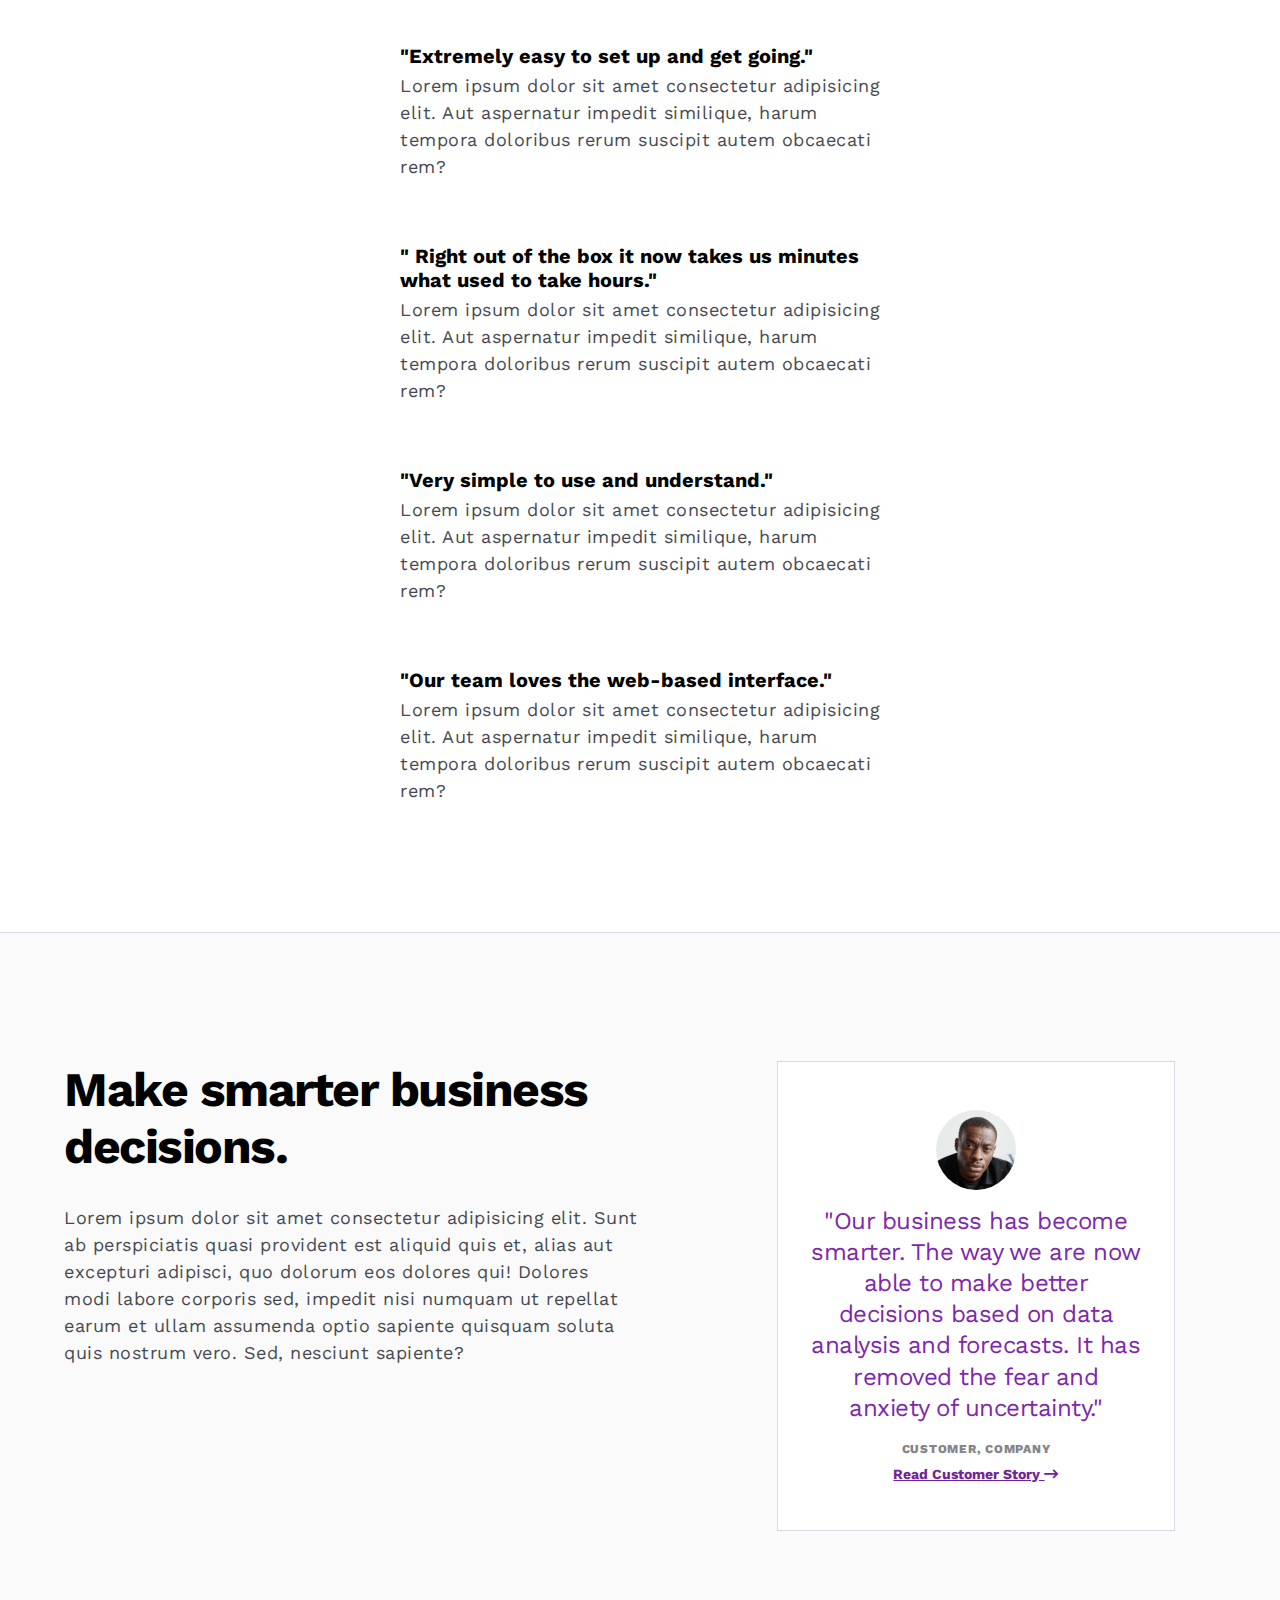
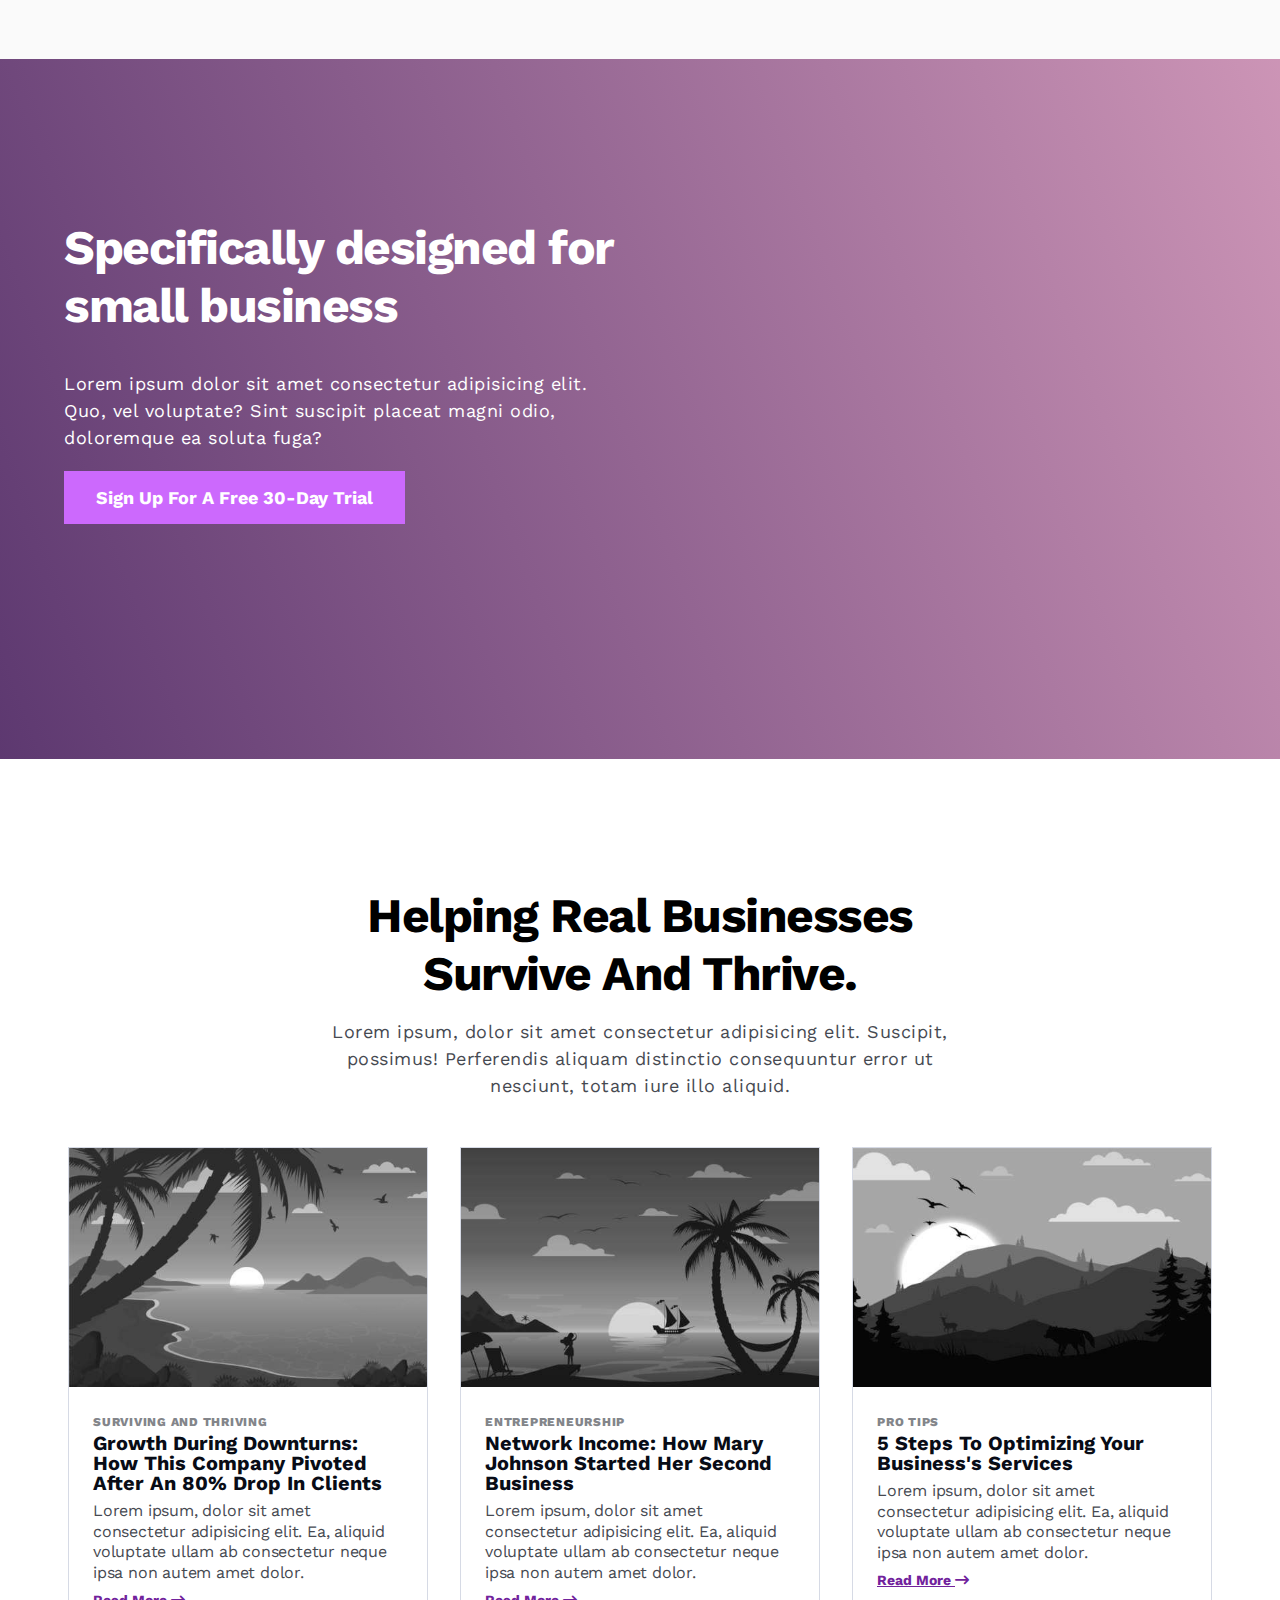
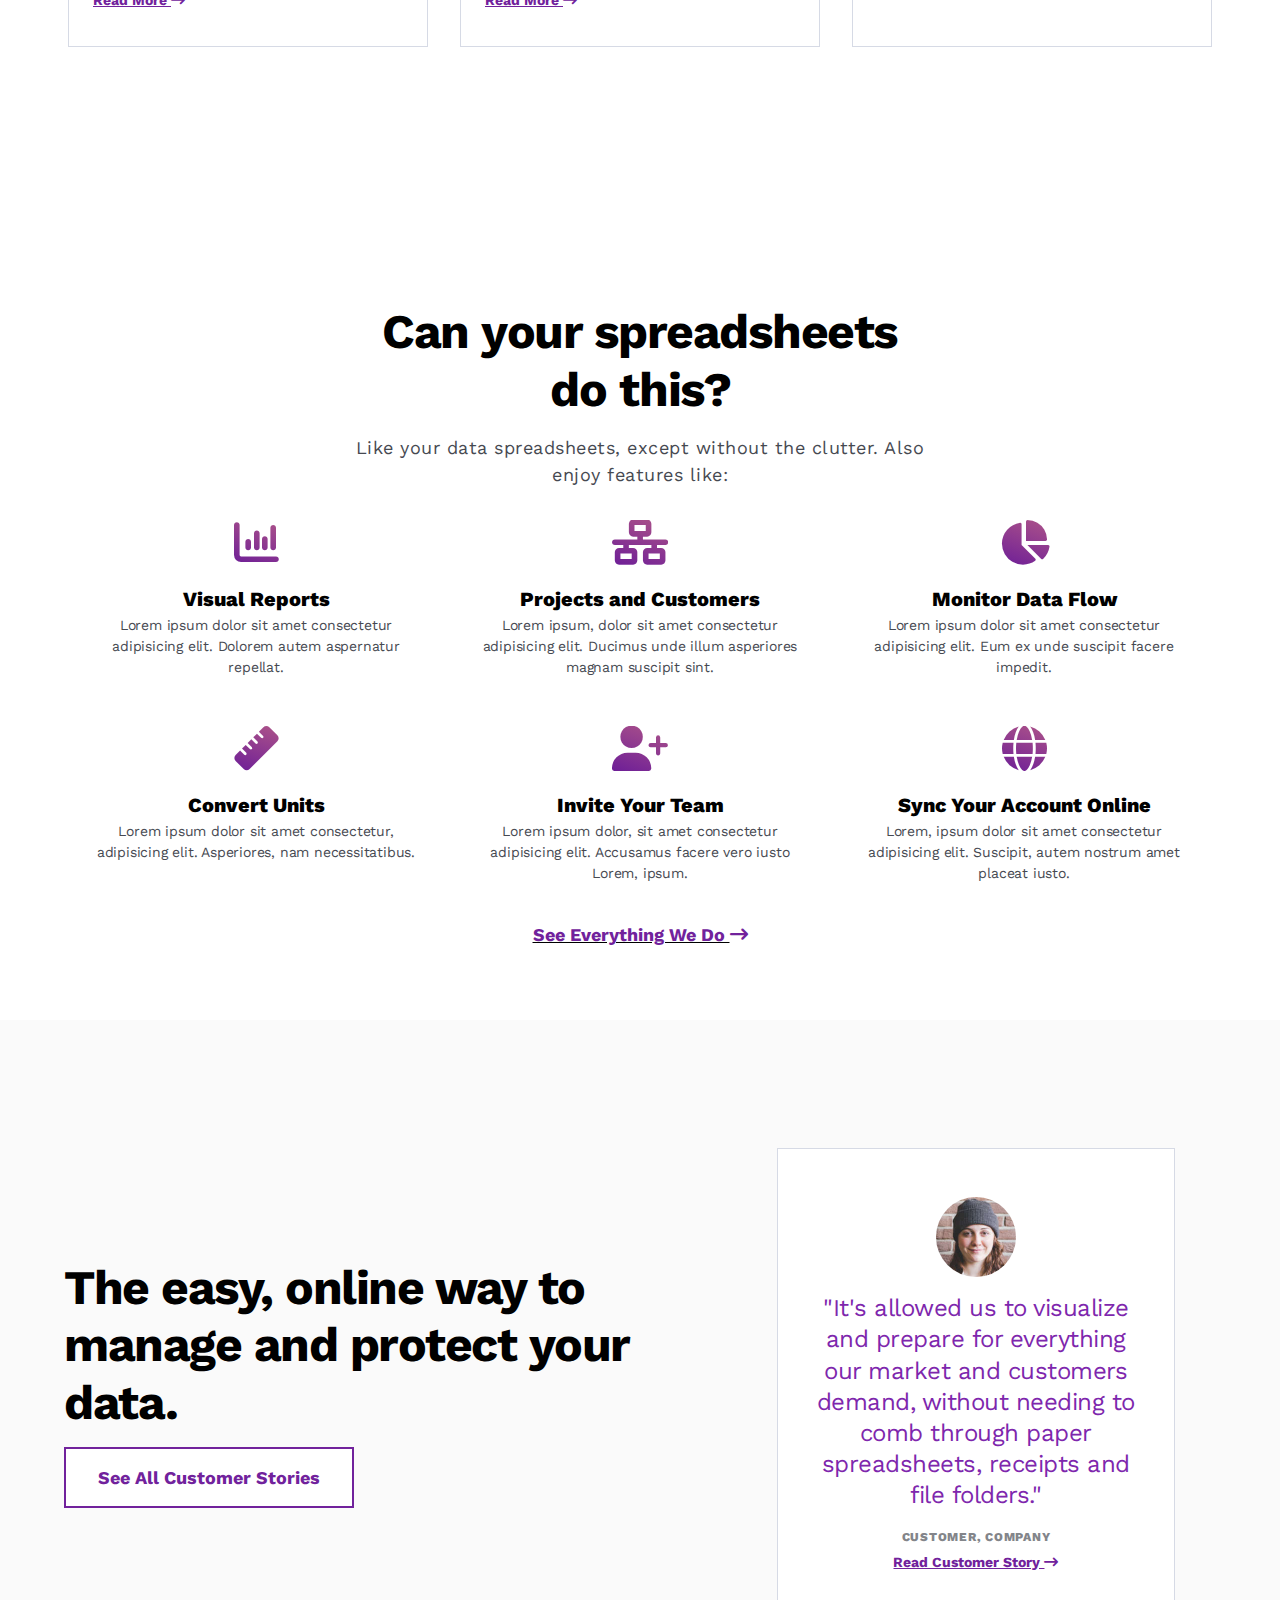
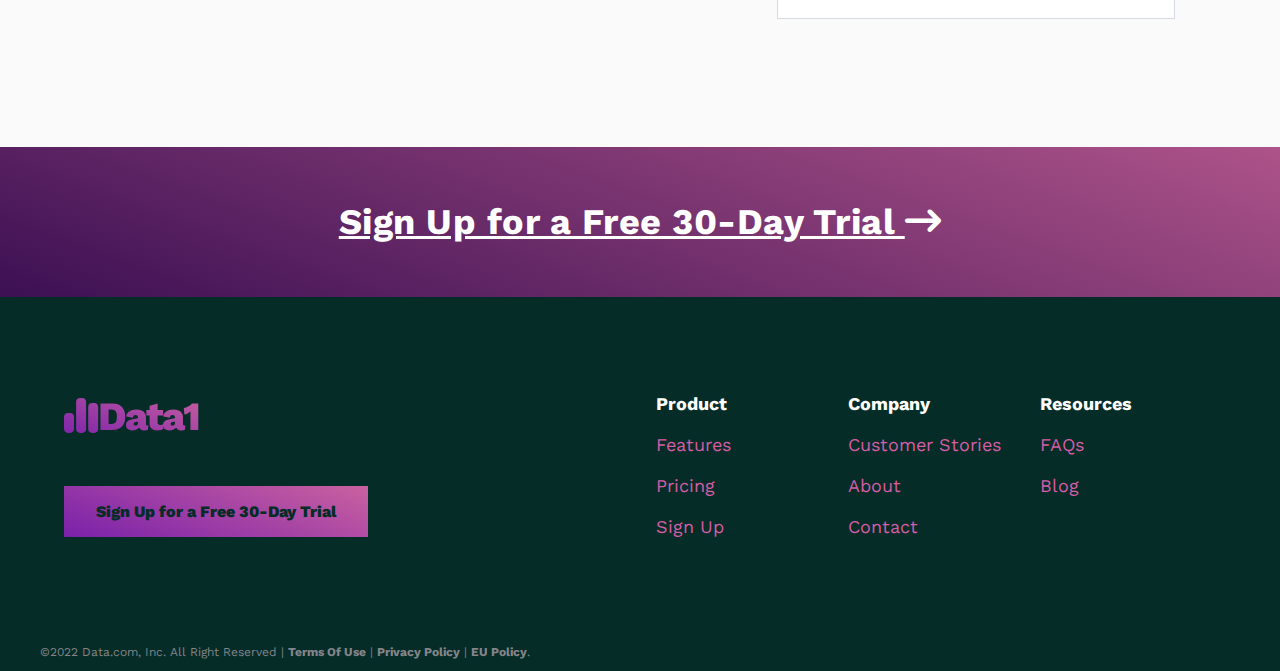
==== commit 28894f9b: "added faq section link" ====
--- a/index.html
+++ b/index.html
@@ -28,7 +28,7 @@
                             </div>
                         </ul>
                     </nav>
-                    <li onclick="toggleMobile()" class="hamburger-menu"><i class="fa-solid fa-bars"></i></li>
+                    <li class="hamburger-menu"><i class="fa-solid fa-bars"></i></li>
                 </div>
             </div>
         </header>
@@ -411,7 +411,7 @@
                     </ul>
                     <ul class="link-group-ul">
                         <li class="footer-links-list-header">Resources</li>
-                        <a href=""class="footer-li"><li>FAQs</li></a>
+                        <a href="pricing.html#faq"class="footer-li"><li>FAQs</li></a>
                         <a href="./blog.html"><li class="footer-li">Blog</li></a>
                     </ul>
                 </div>
--- a/style.css
+++ b/style.css
@@ -11,13 +11,12 @@
     overflow-x: hidden;
     font-family: 'Work Sans', sans-serif;
     position: relative;
+    scroll-behavior: smooth;
 }
 
 .parent {
     position: relative;
 }
-
-
 
 a {
     font-weight: 700;
@@ -330,6 +329,7 @@
     color: #71229c;
     margin-top: .5rem;
     text-decoration: underline;
+    font-weight: 700;
 }
 
 .customer-portrait {
@@ -440,6 +440,8 @@
 
 .blog-card-title {
     font-size: 20px;
+    font-weight: 700;
+    line-height: 1;
     color: #080c16;
     padding-top: 4px;
 }
@@ -457,6 +459,8 @@
     color: #ad5389;
     text-decoration: underline;
 }
+
+
 
 .info-icons {
     padding: 128px 0 75px 0;
@@ -871,6 +875,7 @@
 
 .blog-content {
     display: flex;
+    padding-bottom: 96px;
 }
 
 .blog-index {
@@ -898,8 +903,37 @@
 }
 
 .page-number-index {
-    height: 180px;
+    padding-bottom: 80px;
     width: 100%;
+}
+
+.page-numbers {
+    display: flex;
+    list-style-type: none;
+    justify-content: center;
+    align-items: center;
+}
+
+.blg-pg-numbers {
+    font-size: 18px;
+    width: 22px;
+    margin: 0 6px;
+    text-align: center;
+    font-weight: 400;
+    color: black;
+}
+
+.pg-nmb-highlight {
+    background-color: #71229c;
+    color: white;
+}
+
+.chevron-purple {
+    color: #71229c;
+}
+
+.chevron-gray {
+    color: lightgray;
 }
 
 /*signup.html specific styling*/
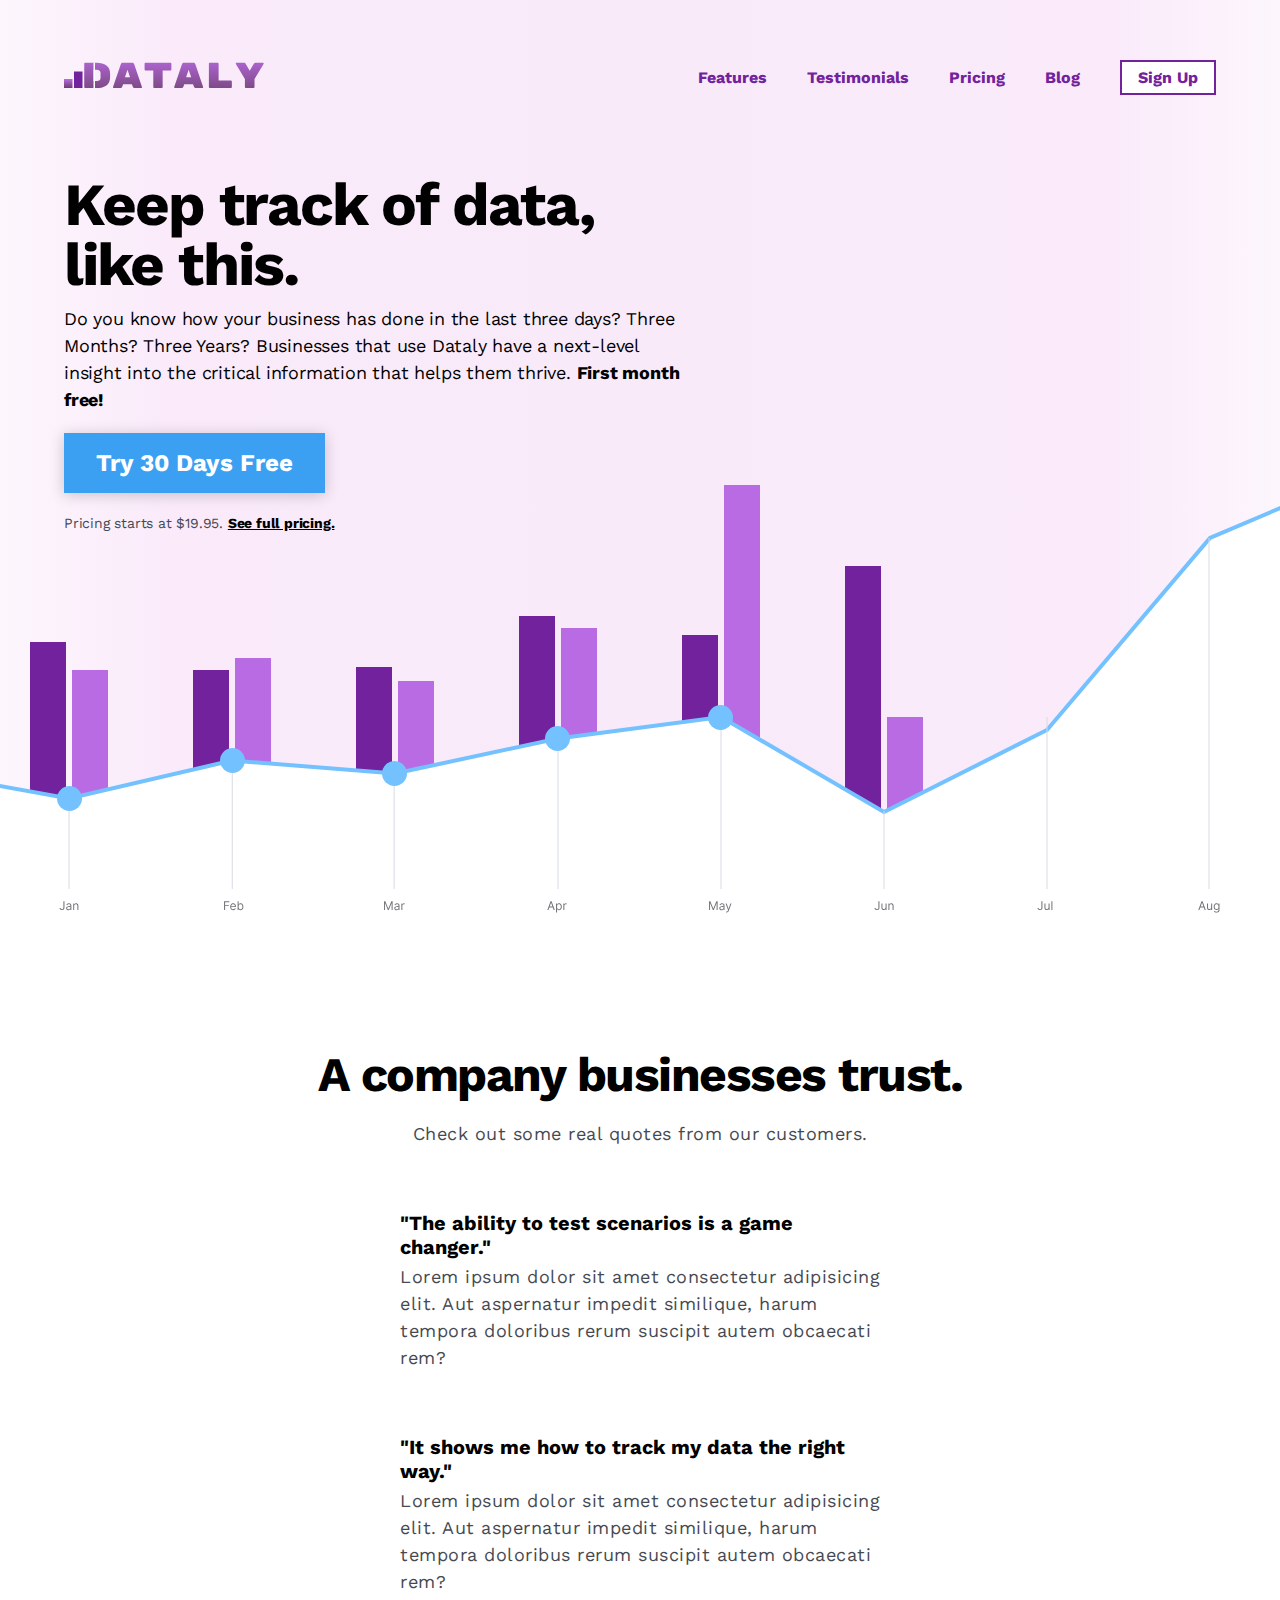
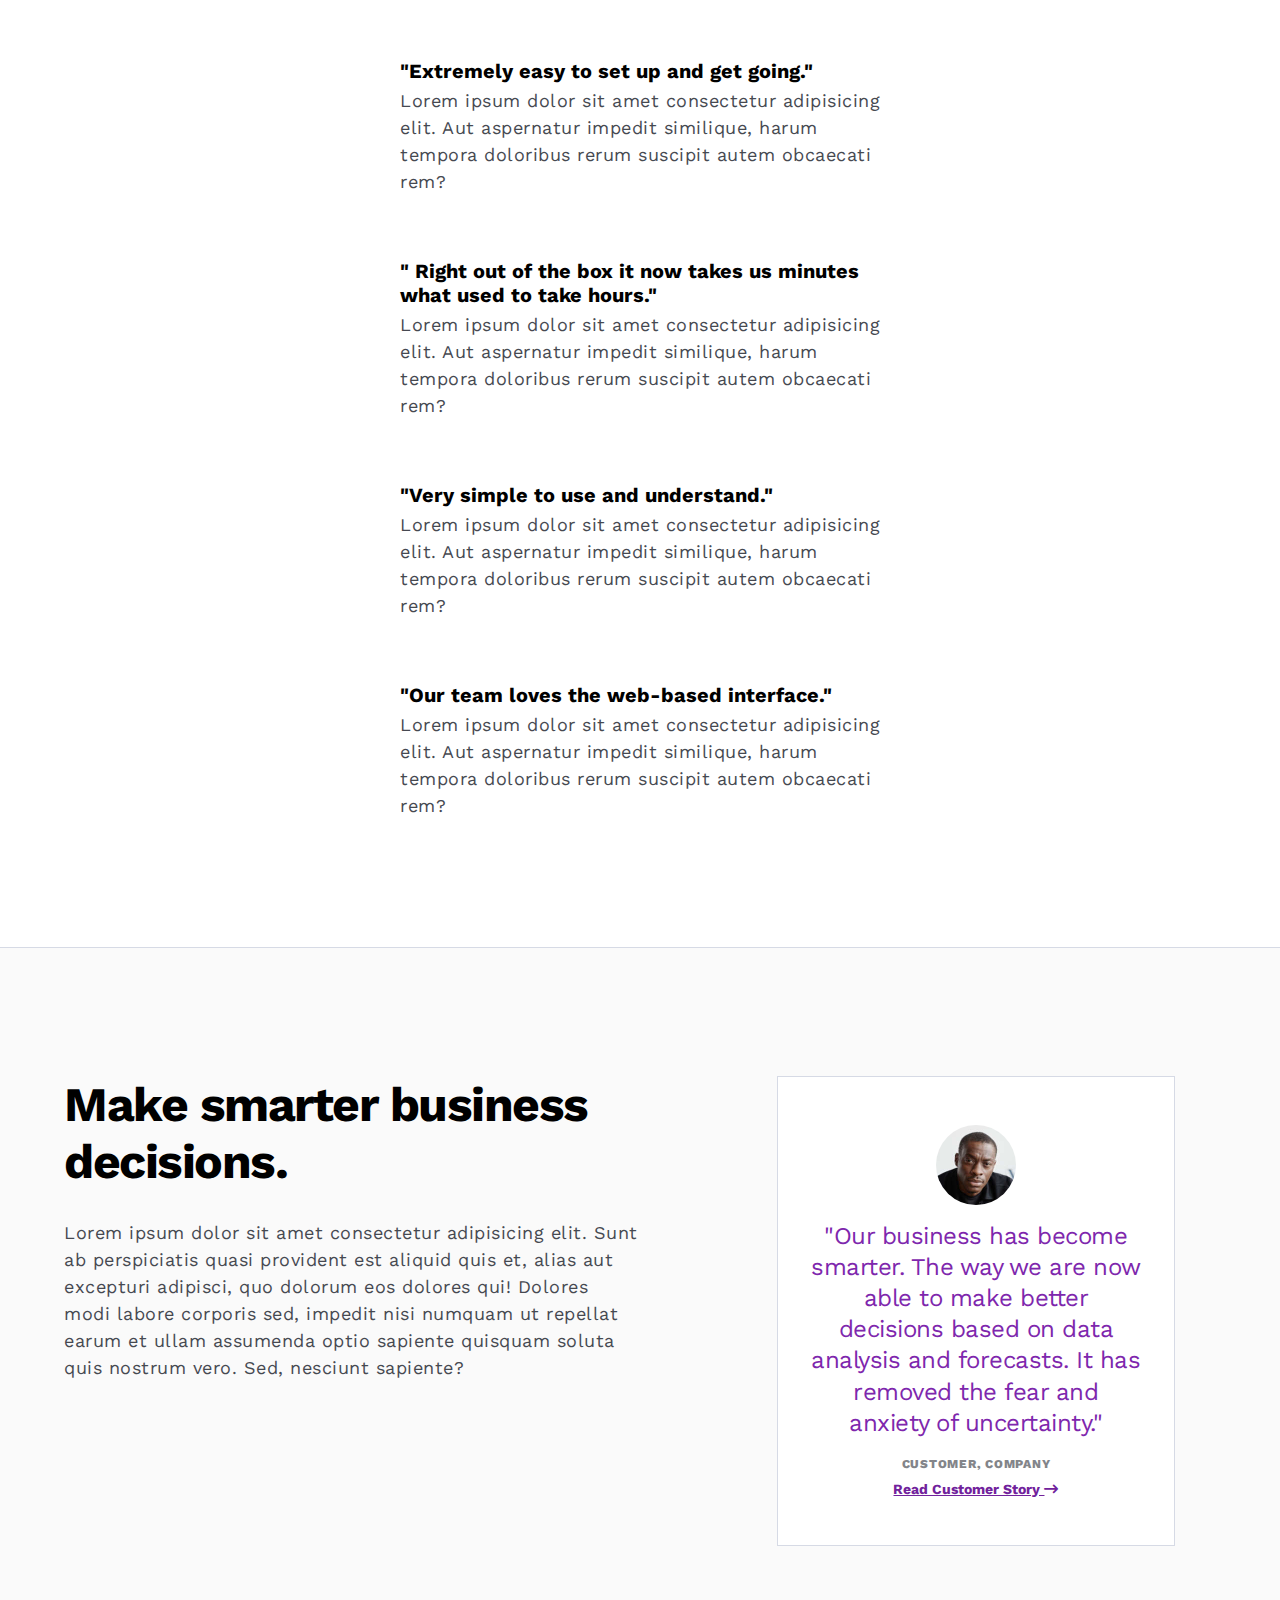
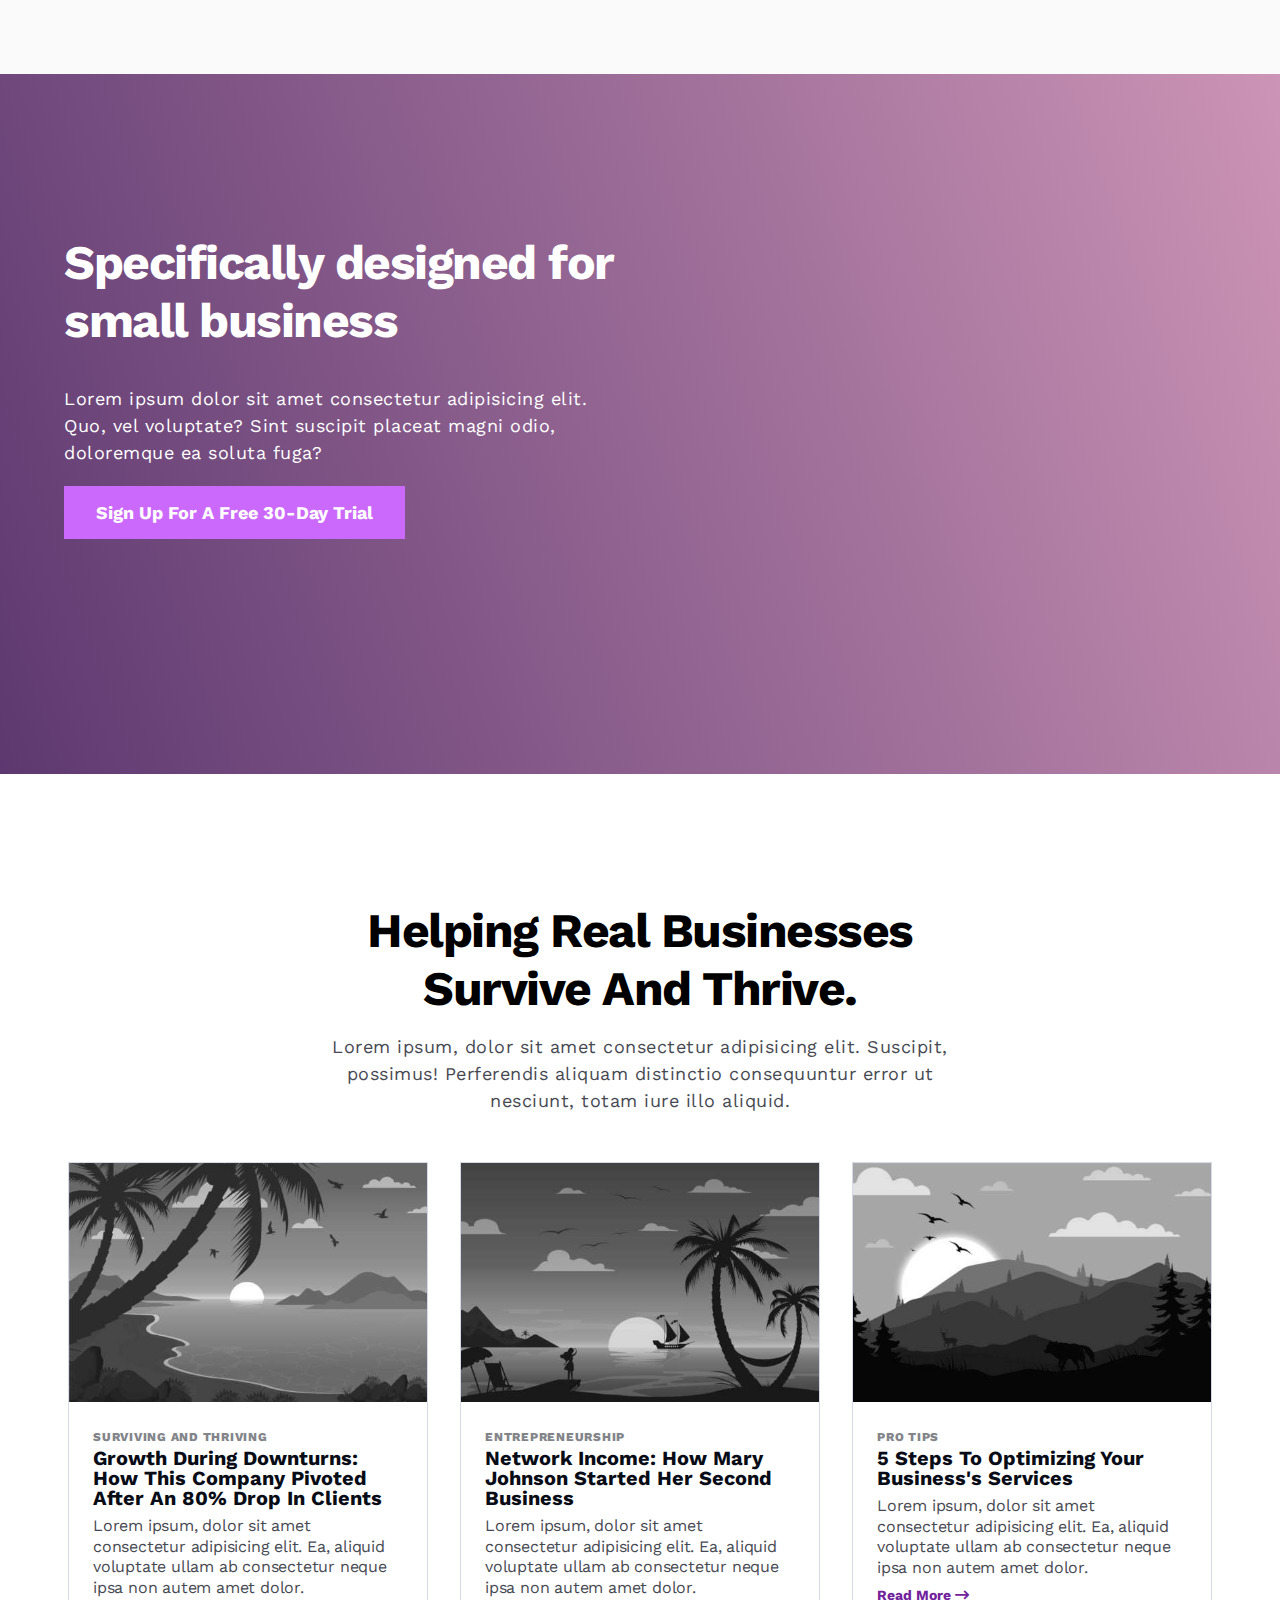
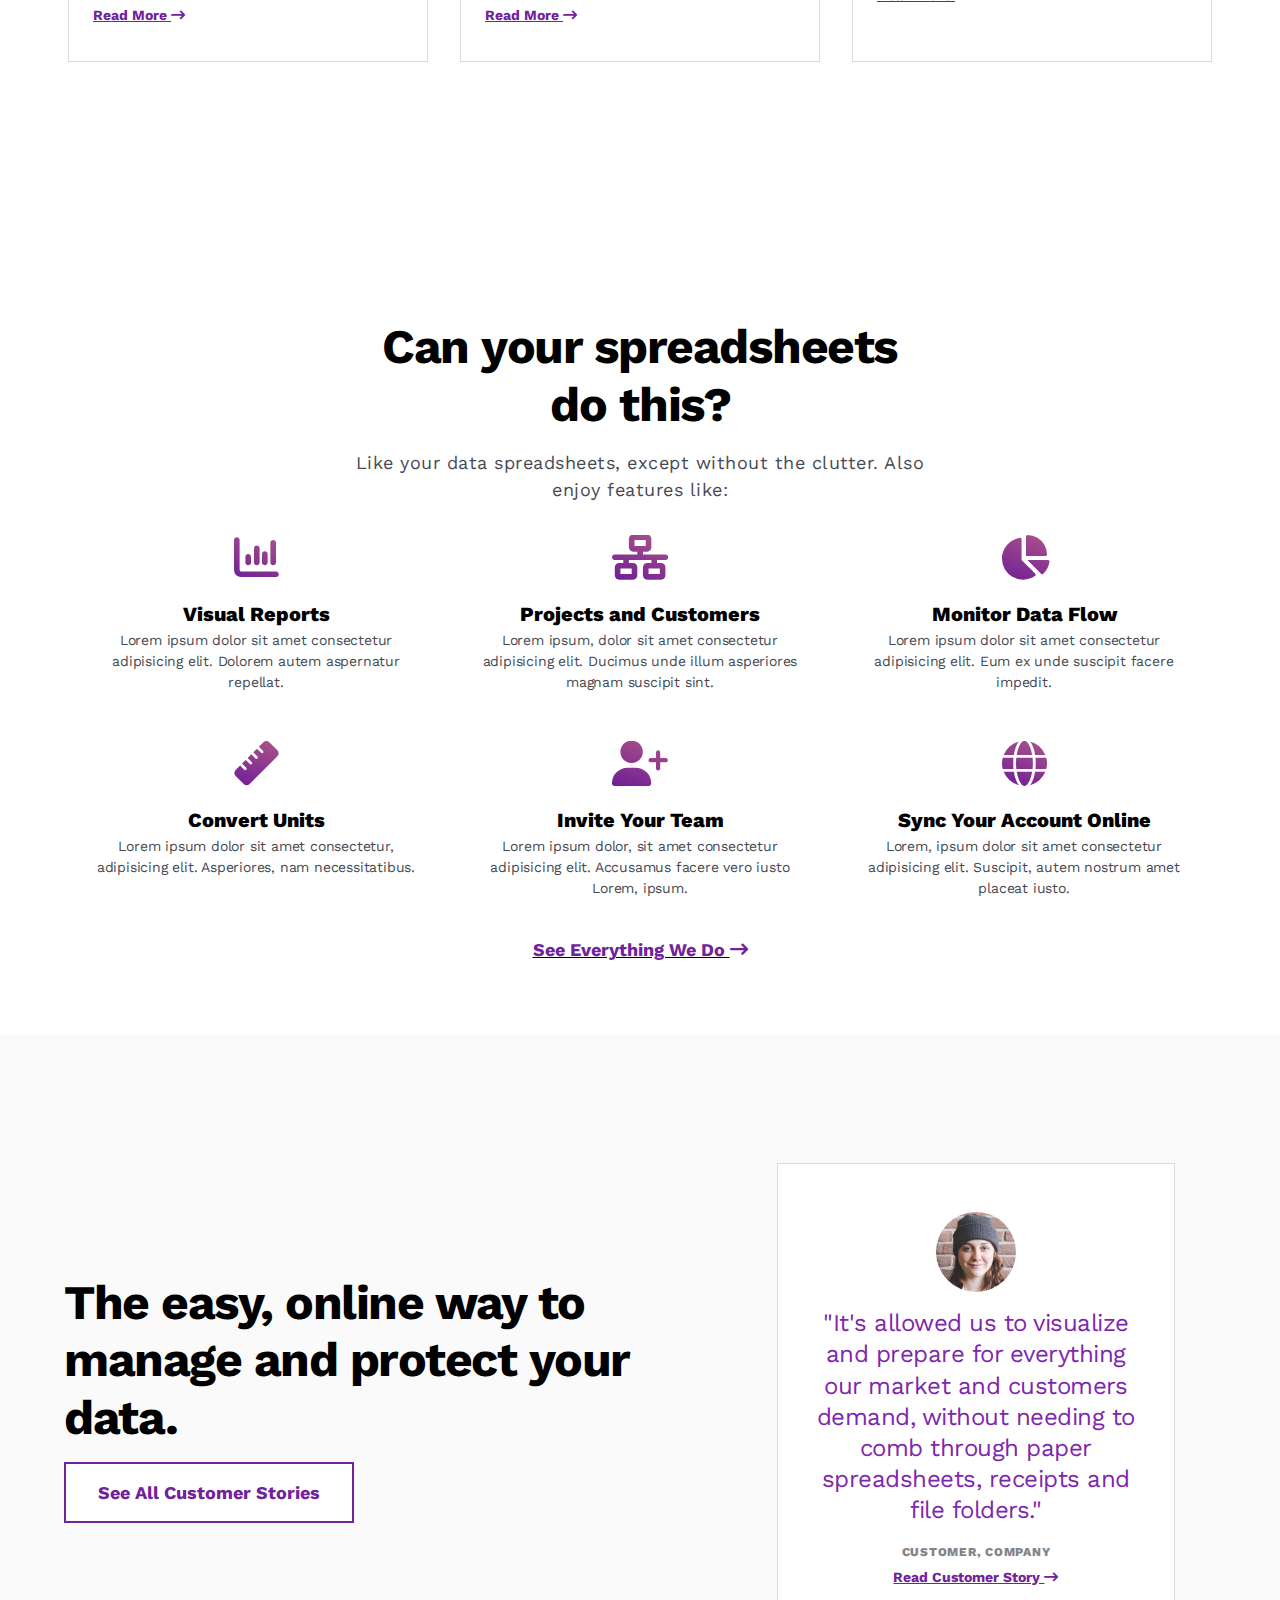
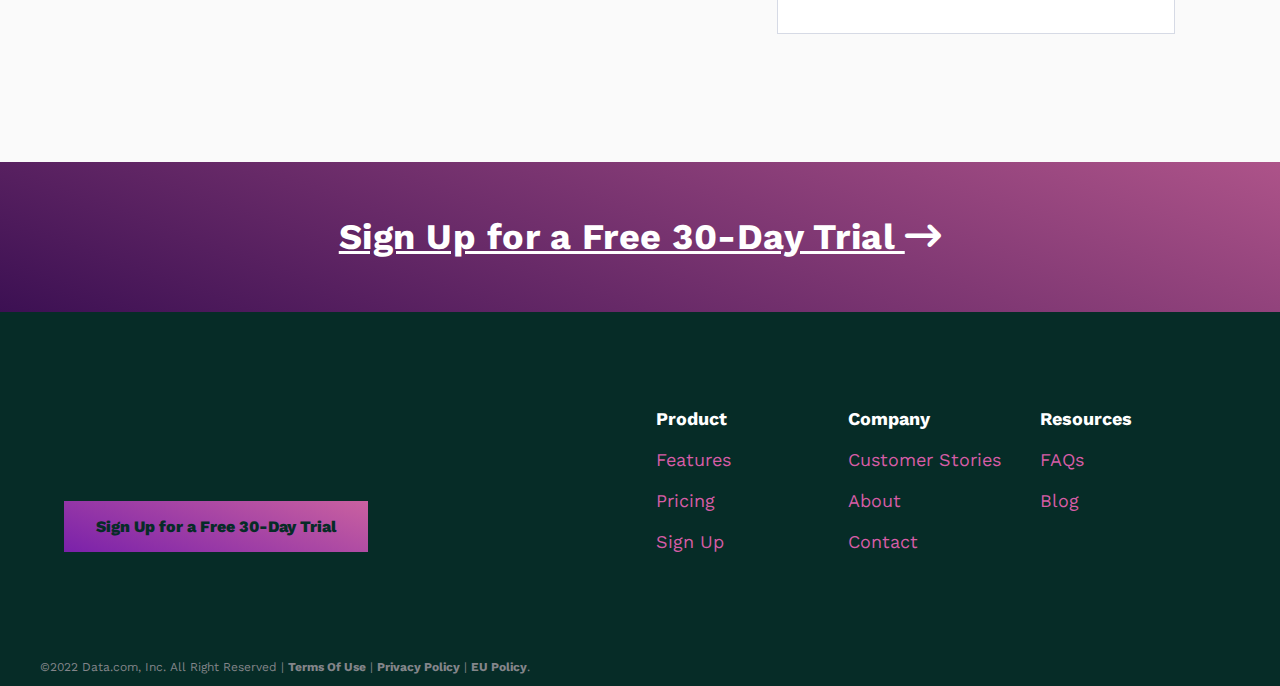
==== commit 2da3f2ea: "updated logo" ====
--- a/index.html
+++ b/index.html
@@ -14,7 +14,7 @@
         <header>
             <div class="header-content-center-lvl-3 container">
                 <div class="nav-flex-items-lvl-4">
-                    <a href="./index.html"><div class="logo">Data1</div></a>
+                    <a href="./index.html"><img class="logo" src="./Images/datalylogo.svg" alt=""></a>
                     <nav id="nav-menu-items" class="nav-menu-items">
                         <ul id="nav-ul">
                             <li><a class="nav-text" href="./features.html">Features</a></li>
@@ -40,7 +40,7 @@
                 <div class="container hero-offer-text">
                     <h1>Keep track of data,<br> like this.</h1>
                     <p class="hero-p">Do you know how your business has done in the last three days? Three Months? Three Years? 
-                        Businesses that use Data have a next-level insight into the critical information that helps them thrive. <strong>First month free!</strong>
+                        Businesses that use Dataly have a next-level insight into the critical information that helps them thrive. <strong>First month free!</strong>
                     </p>
                     <a class="hero-button" href="./signup.html">Try 30 Days Free</a>
                     <p class="text-sm hero-pricing">Pricing starts at $19.95. <a class="hero-pricing-link" href="./pricing.html">See full pricing.</a></p>
@@ -126,7 +126,7 @@
                         <rect width="1572" height="545" fill="white"/>
                         </clipPath>
                         </defs>
-                        </svg>
+                    </svg>
                 
             </section>
 
@@ -252,7 +252,7 @@
                         </p>
                     </div>
                     <div class="blog-card-link-flex-row">
-                        <a href="" class="blog-card-link hover-color-background">
+                        <a href="./blogpage.html" class="blog-card-link hover-color-background">
                             <div class="blog-card">
                                 <img class="blog-link-img" src="./Images/evening_sunset_small.jpg" alt="">
                                 <div class="blog-text-container">
@@ -266,7 +266,7 @@
                                 </div>  
                             </div>
                         </a>
-                        <a href="" class="blog-card-link hover-color-background">
+                        <a href="./blogpage.html" class="blog-card-link hover-color-background">
                             <div class="blog-card">
                                 <img class="blog-link-img" src="./Images/Farewell_Beach_small.jpg" alt="">
                                 <div class="blog-text-container">
@@ -280,7 +280,7 @@
                                 </div>  
                             </div>
                         </a>
-                        <a href="" class="blog-card-link hover-color-background">
+                        <a href="./blogpage.html" class="blog-card-link hover-color-background">
                             <div class="blog-card">
                                 <img class="blog-link-img" src="./Images/hunting wolf_small.jpg" alt="">
                                 <div class="blog-text-container">
@@ -393,7 +393,7 @@
         <footer>
             <div class="container footer-links-outer">
                 <div class="footer-logo-box">
-                    <div class="logo mb-16"><i class="fa-solid fa-chart-simple"></i>Data1</div>
+                    <div class="logo mb-16"></div>
                     <a class="footer-trial-CTA-button" href="./signup.html">Sign Up for a Free 30-Day Trial</a>
                 </div>
                 <div class="footer-links">
--- a/style.css
+++ b/style.css
@@ -82,12 +82,7 @@
 }
 
 .logo {
-    font-size: 40px;
-    font-weight: 800;
-    letter-spacing: -1.5px;
-    background: -webkit-linear-gradient(250deg,#ca61a0, #7a21aa);
-    -webkit-background-clip: text;
-    -webkit-text-fill-color: transparent;
+    width: 200px;
 }
 
 .nav-flex-items-lvl-4 {
@@ -873,6 +868,15 @@
     margin-bottom: 32px;
 }
 
+.img-box {
+    max-width: 900px;
+    margin: 50px auto;
+}
+
+.blog-img {
+    width: 100%;
+}
+
 .blog-content {
     display: flex;
     padding-bottom: 96px;
@@ -1080,6 +1084,89 @@
     border-radius: 5px;
 }
 
+/*.blogpage.html specific styling*/
+.blog-article {
+    padding-top: 32px;
+}
+
+.max-750 {
+    max-width: 750px;
+}
+
+.mw-900 {
+    max-width: 900px;
+    margin: auto;
+    padding: 0 96px;
+}
+
+.raw-content {
+    padding-bottom: 192px;
+    margin-bottom: 85px;
+    border-bottom: 1px solid #ccc;
+}
+
+blockquote {
+    margin: 28px 48px;
+}
+
+.blog-ul {
+    display: flex;
+    flex-direction: column;
+    gap: 8px;
+    font-size: 18px;
+    margin: 0 0 24px 24px;
+}
+
+.newsletter {
+    width: 450px;
+    padding: 30px 18px 18px 18px;
+    border: 1px solid #ccc;
+    border-radius: 6px;
+}
+
+.form-elements {
+    display: flex;
+    margin-top: 20px;
+}
+
+.nl-input {
+    padding: 15px;
+    font-size: 14px;
+    width: 66%;
+    border: 1px solid black;
+    border-radius: 4px 0 0 4px;
+}
+
+.nl-btn {
+    padding: 15px 20px;
+    background-color: black;
+    color: white;
+    border-radius: 0 4px 4px 0;
+    font-weight: 500;
+}
+
+.post-cards {
+    margin: 50px 0 125px 0;
+}
+
+/*about.html specific styling*/
+.about-text {
+    padding: 30px 0 80px 0;
+}
+
+.about-inner {
+    width: 50%;
+}
+
+.about-h3 {
+    font-size: 36px;
+    line-height: 1;
+}
+
+.mb-24 {
+    margin-bottom: 24px;
+}
+
 /*Media Queries*/
 
 @media only screen and (max-width: 1024px){
@@ -1188,6 +1275,15 @@
     /*blog.html specific styling*/
     .blog-pg-card {
         width: 50%;
+    }
+
+    /*about.html specific styling*/
+    .about-inner {
+        width: 100%;
+    }
+
+    .about-inner h1 {
+        font-size: 60px;
     }
 }
 
@@ -1228,7 +1324,6 @@
         height: 100vh;
         width: 100%;
         z-index: 3;
-       
         animation: fadeIn 500ms;
     }
 
@@ -1256,8 +1351,6 @@
     .copyright-container-inner {
         padding: 12px 24px 96px;
     }
-    
-    
 
     /*features.html specific styling*/
     .title-and-animation {
@@ -1272,6 +1365,14 @@
         flex-direction: column;
     }
 
+    .h2-outer-box {
+        width: 80%;
+    }
+
+    .h2-outer-box h2 {
+        text-align: center;
+    }
+
     .feature-h4-p {
         width: 100%;
     }
@@ -1297,7 +1398,12 @@
 
     .blog-pg-card {
         width: 100%;
-    }    
+    }   
+    
+    /*about section specific styling*/
+    .about-inner h1 {
+        font-size: 48px;
+    }
 }
 
 @media only screen and (max-width: 479px){
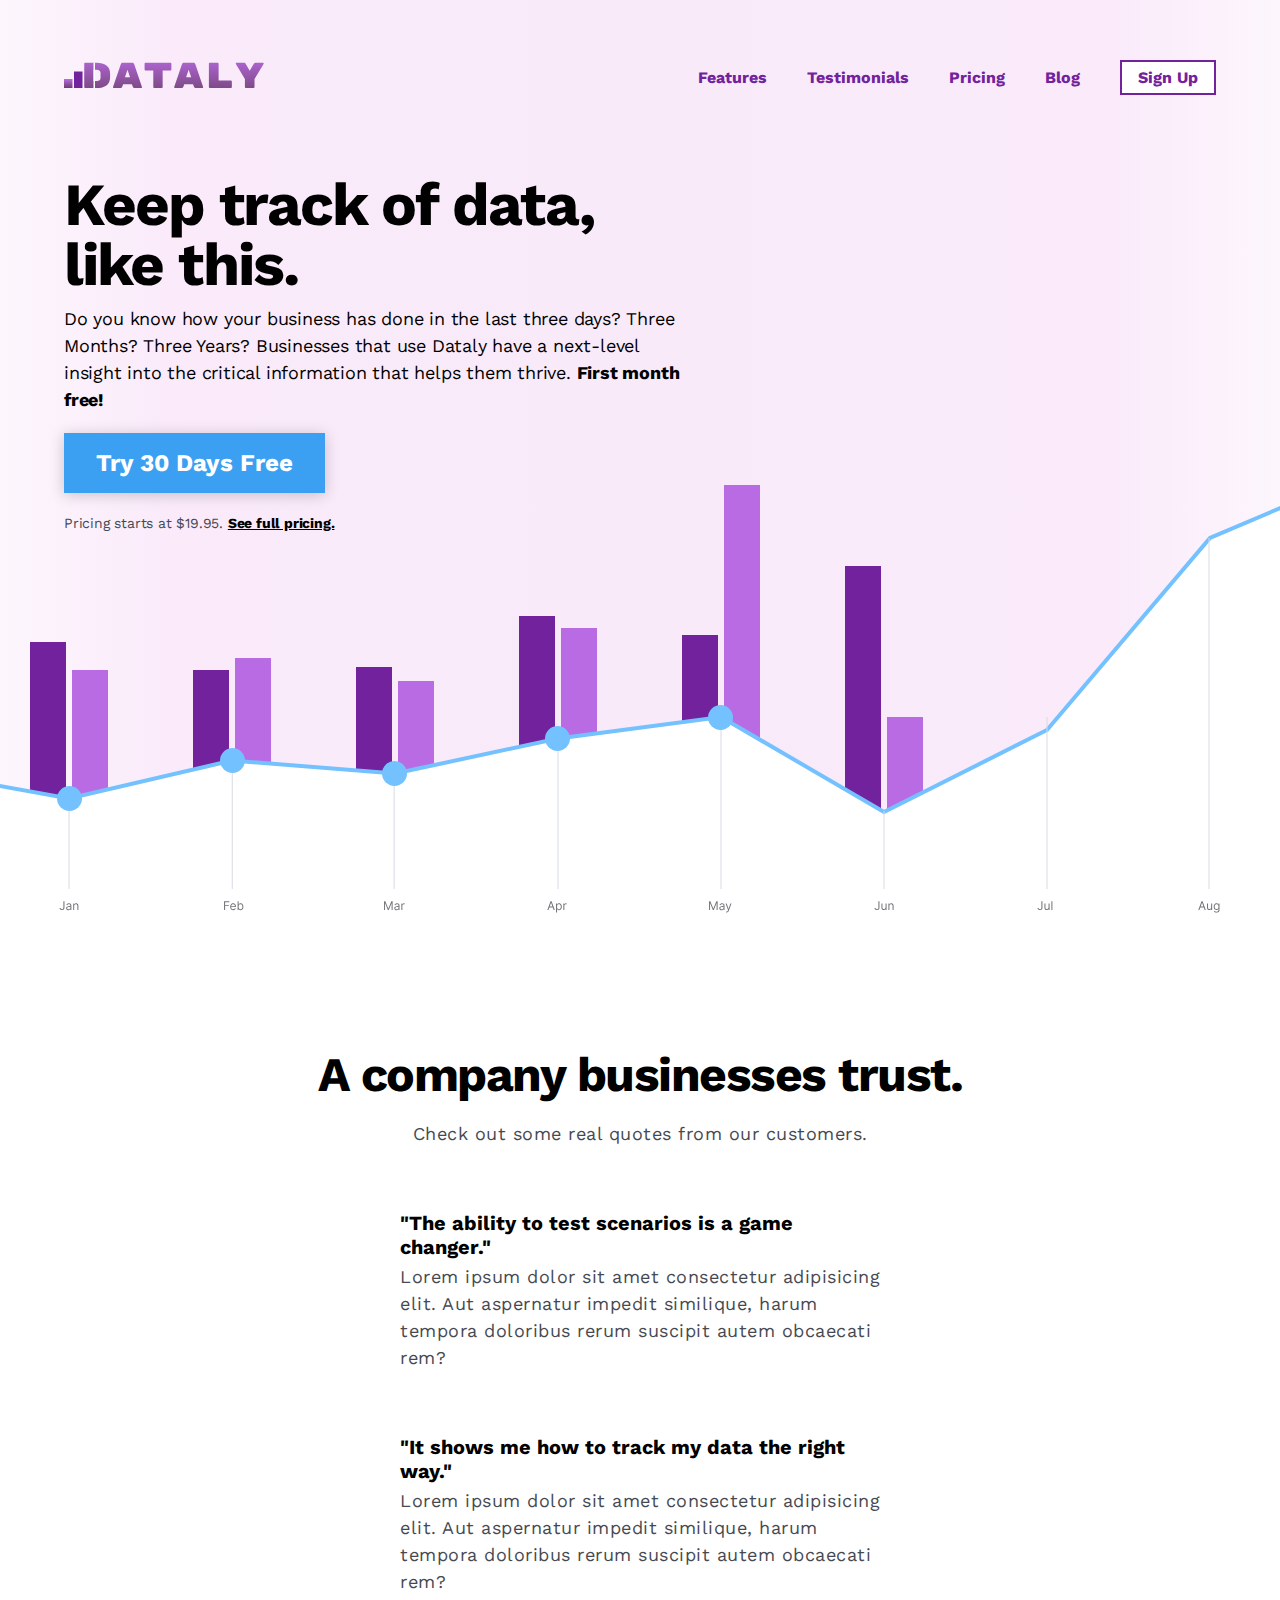
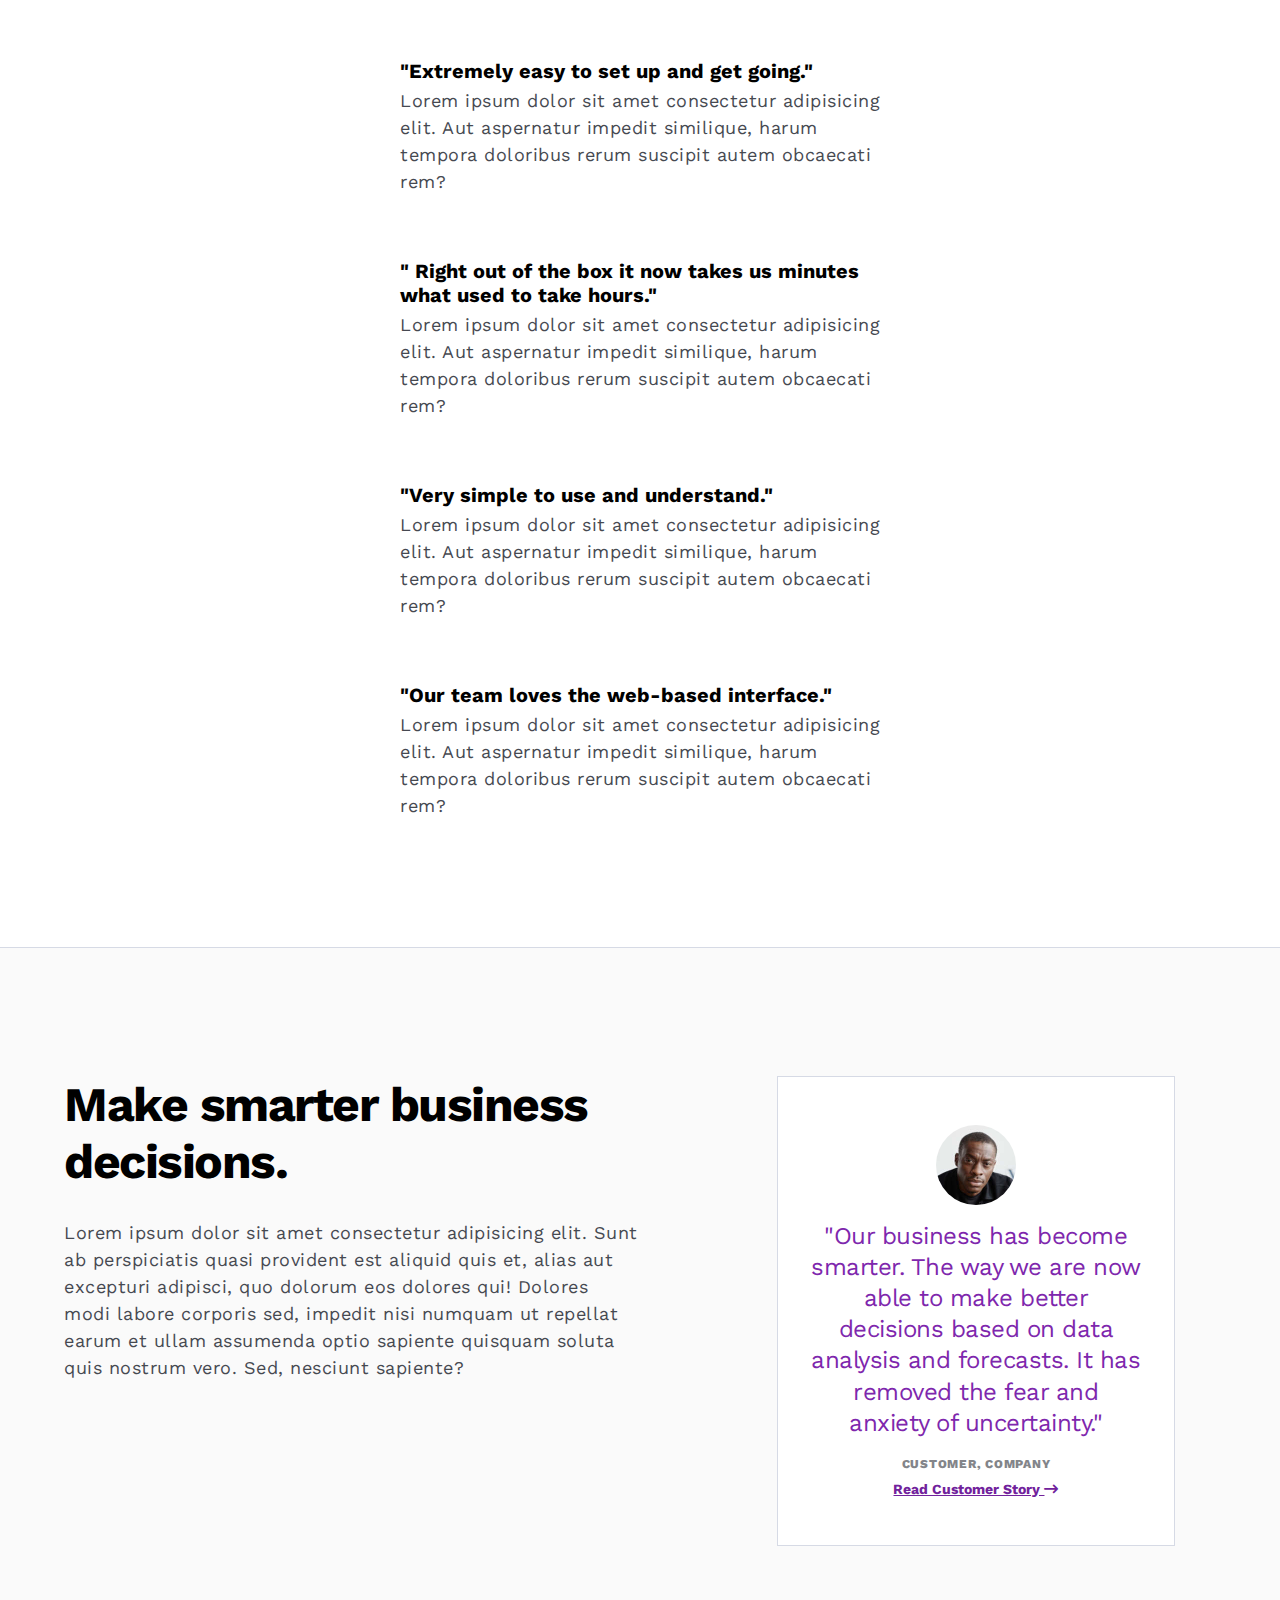
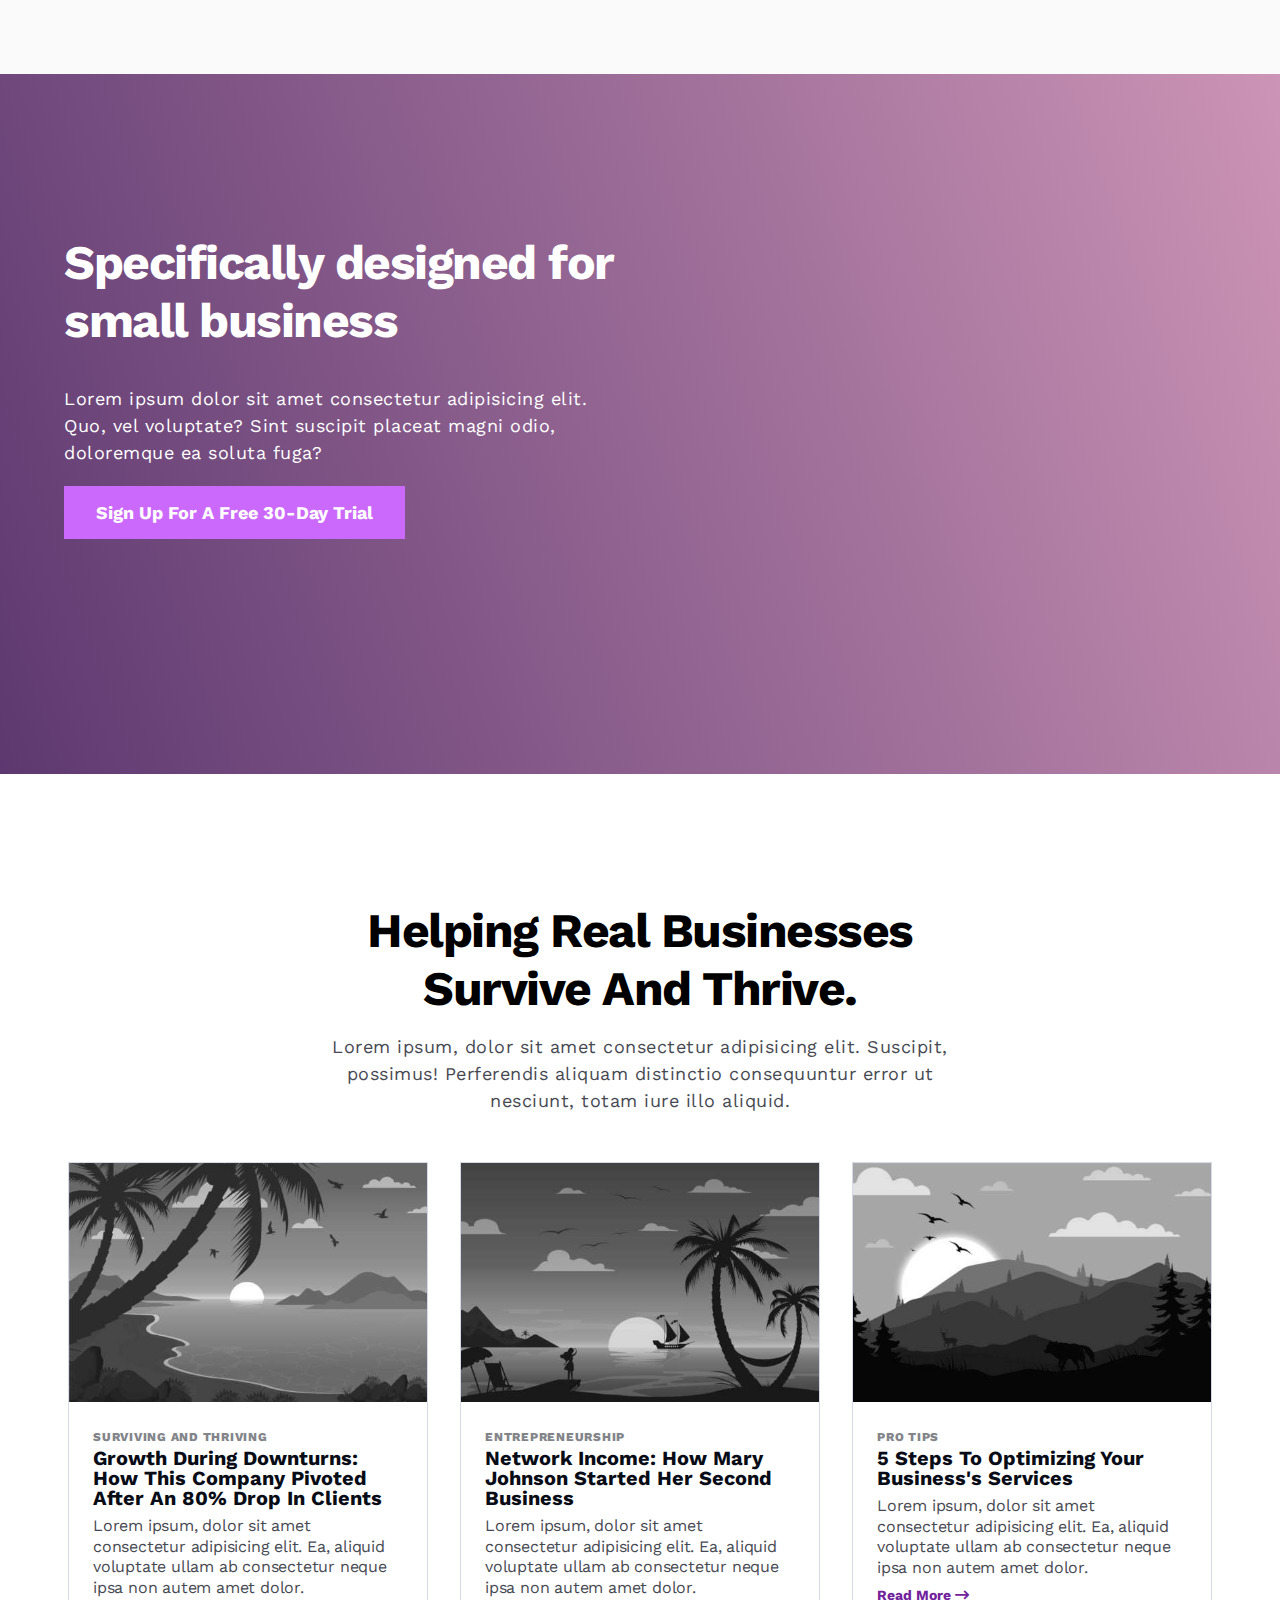
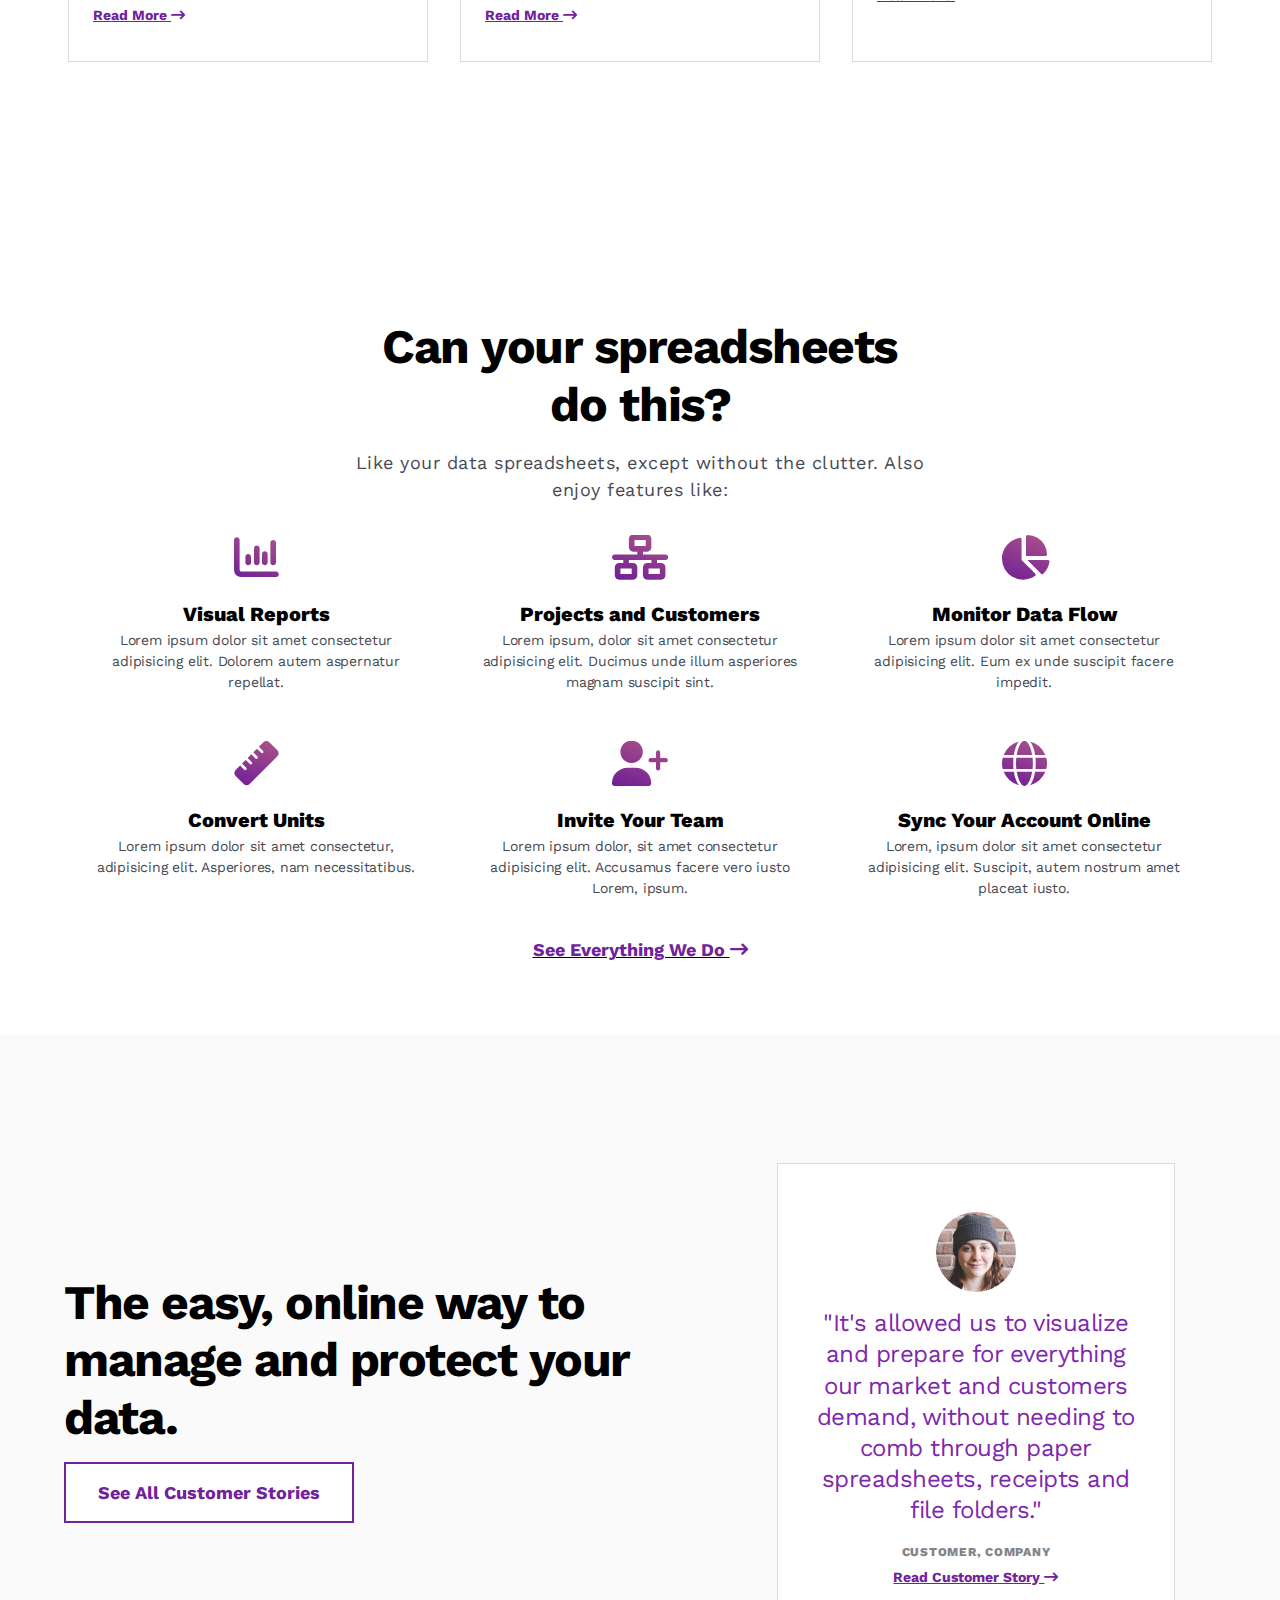
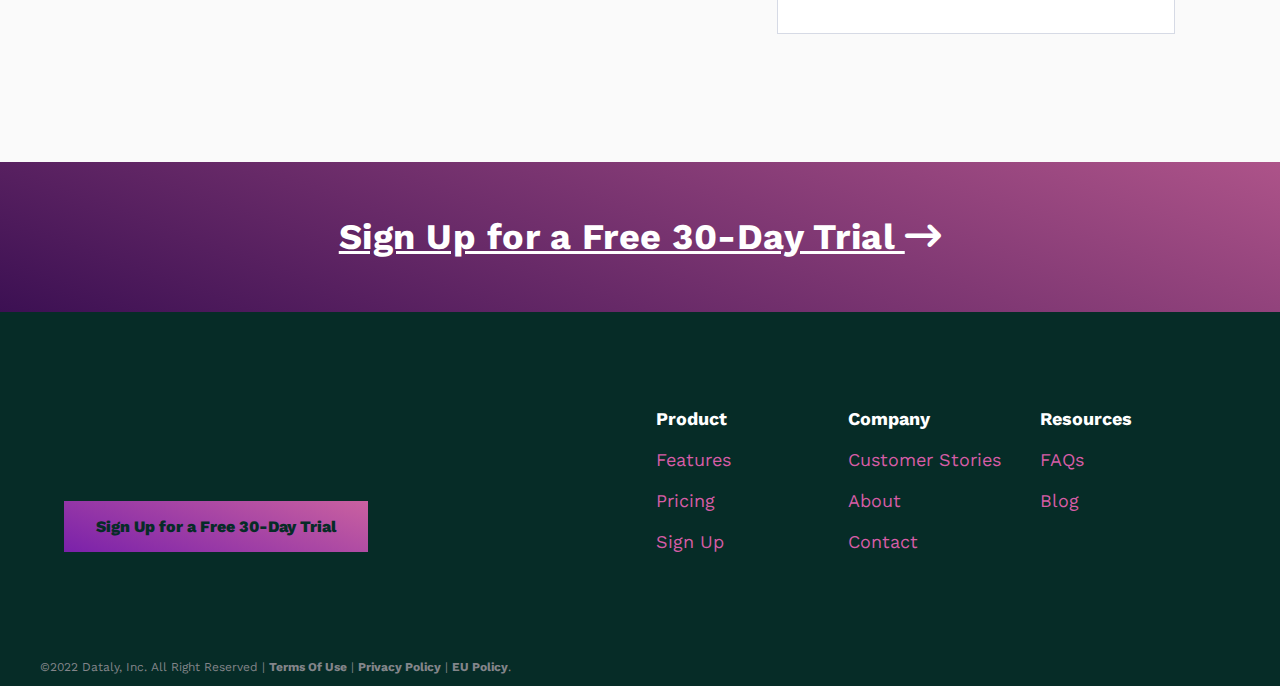
==== commit 3053f12d: "testimonials page styling correction" ====
--- a/index.html
+++ b/index.html
@@ -418,7 +418,7 @@
             </div>
             <div class="copyright-container">
                 <div class="copyright-container-inner">
-                    ©2022 Data.com, Inc. All Right Reserved | 
+                    ©2022 Dataly, Inc. All Right Reserved | 
                     <a href="">Terms Of Use</a> |
                     <a href="">Privacy Policy</a> |
                     <a href="">EU Policy</a>.
--- a/style.css
+++ b/style.css
@@ -674,6 +674,7 @@
 .flex-wrap-top {
     display: flex;
     flex-wrap: wrap;
+    margin-top: 32px;
 }
 
 .testimonial-card {
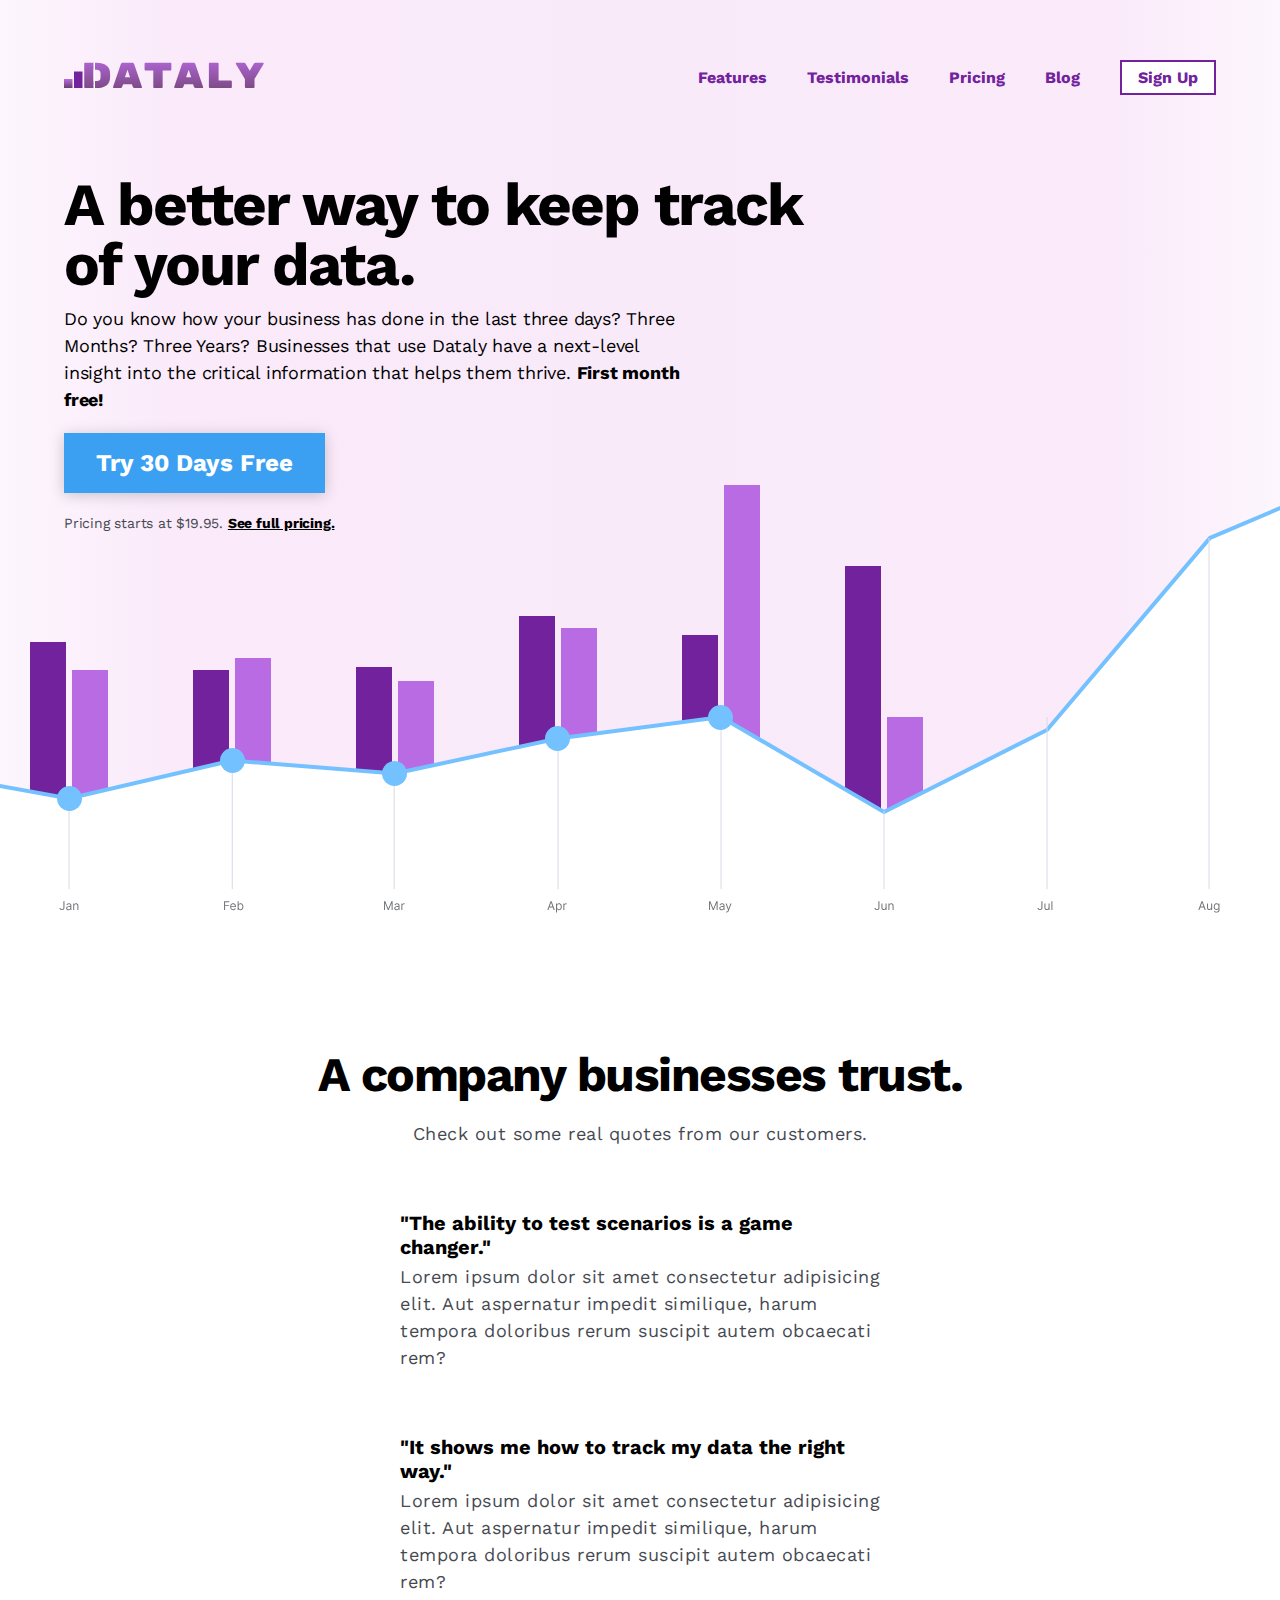
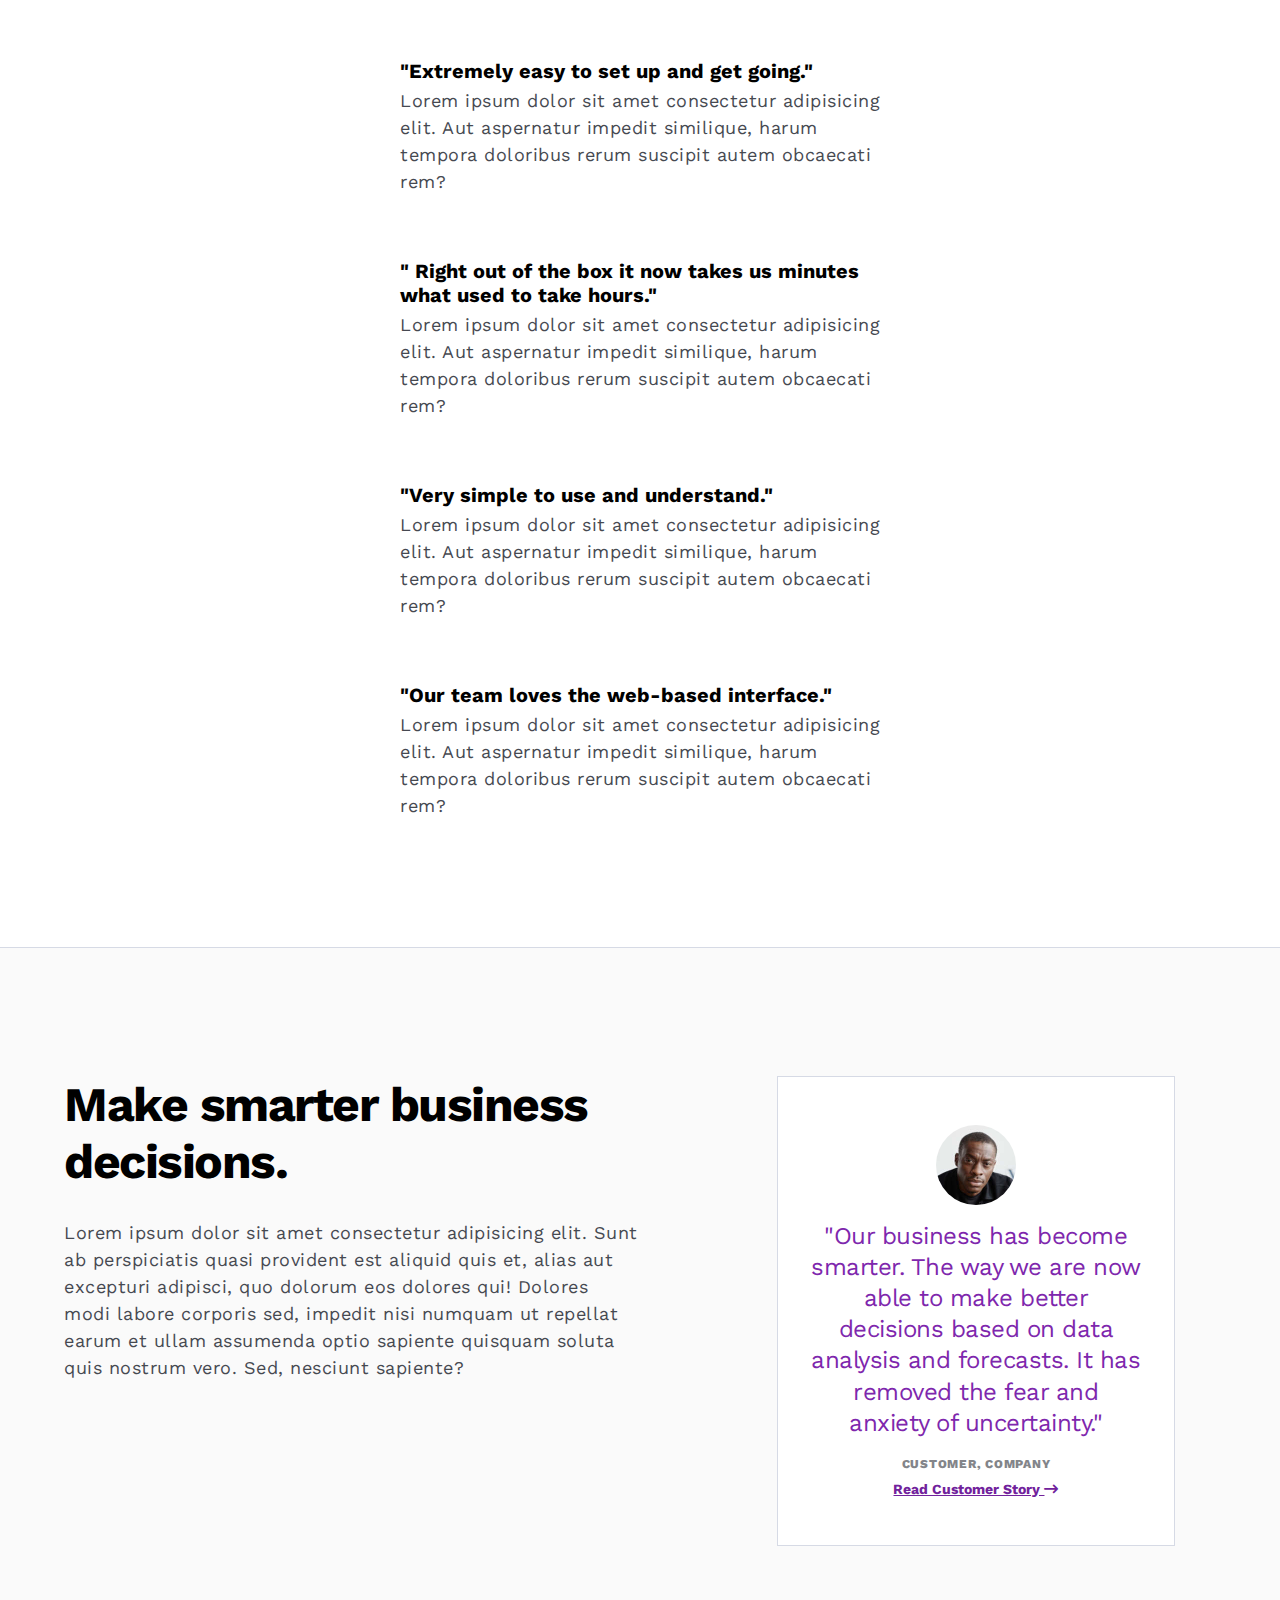
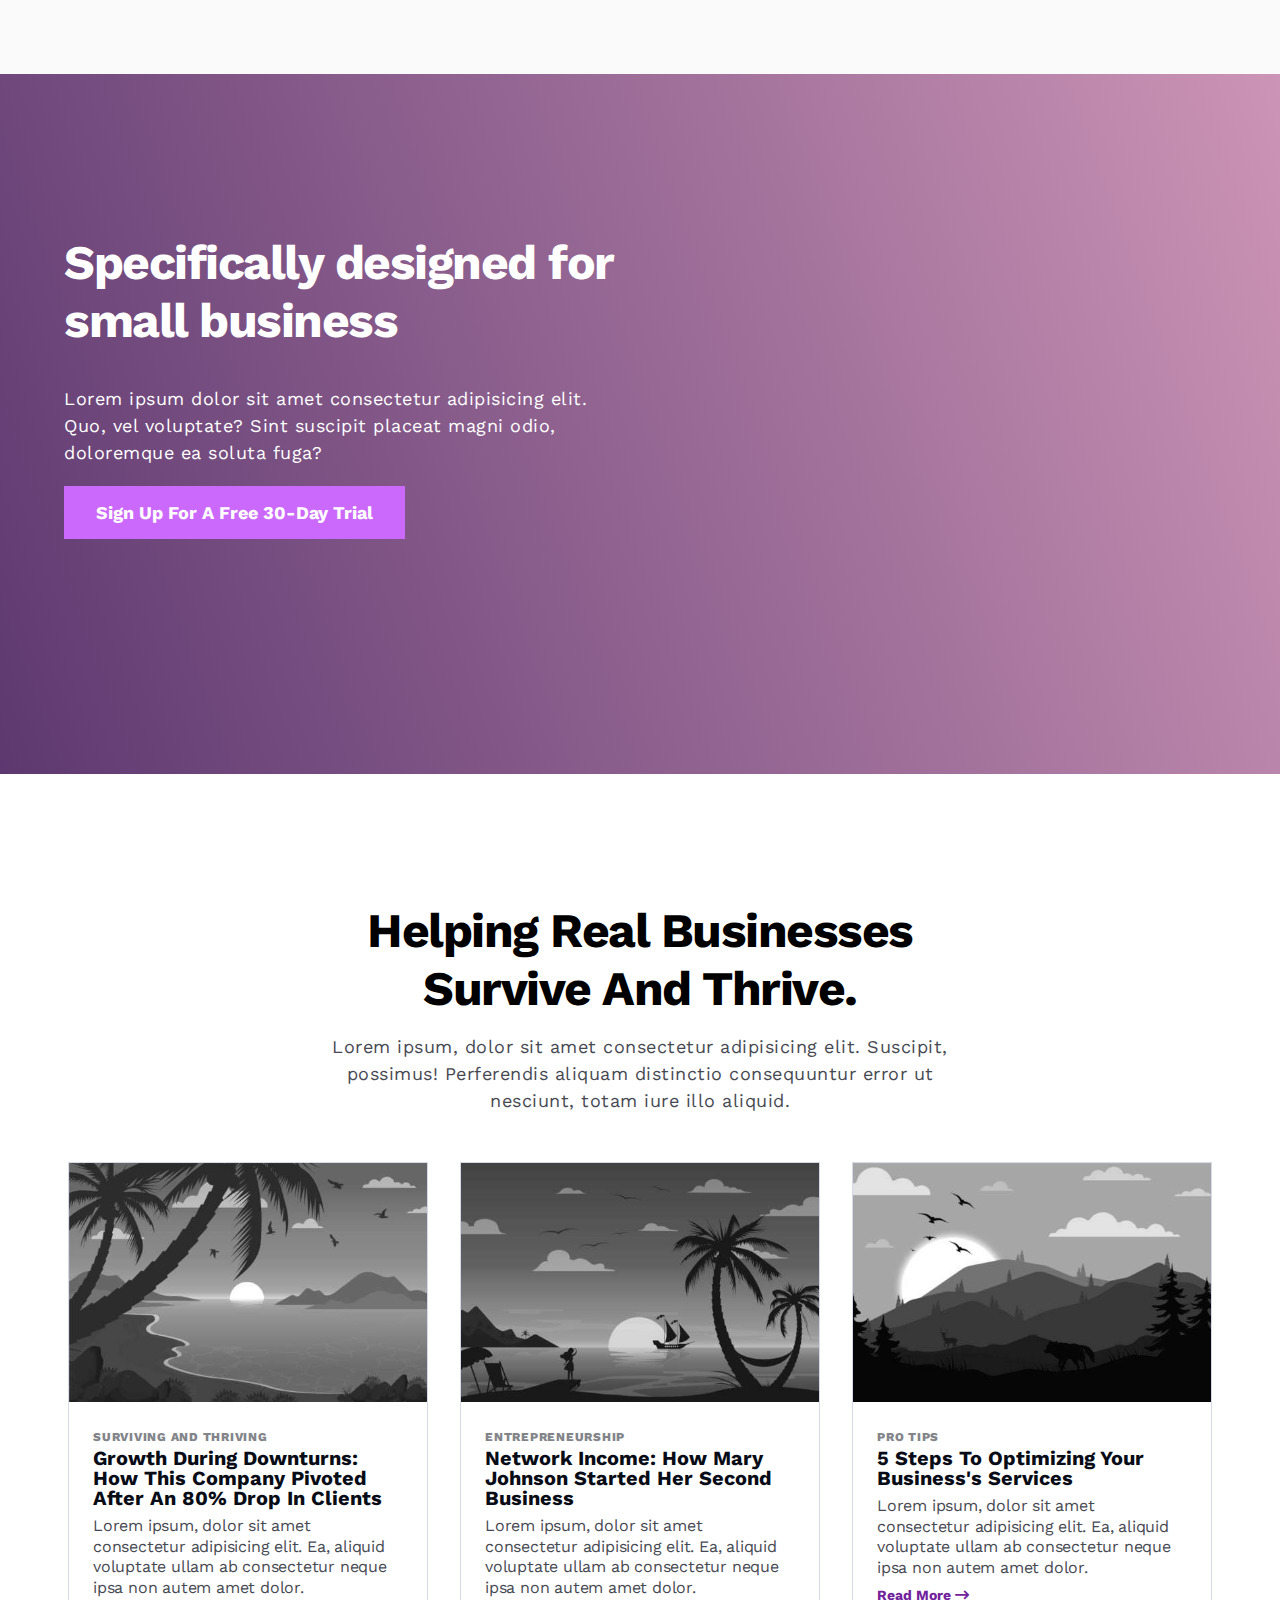
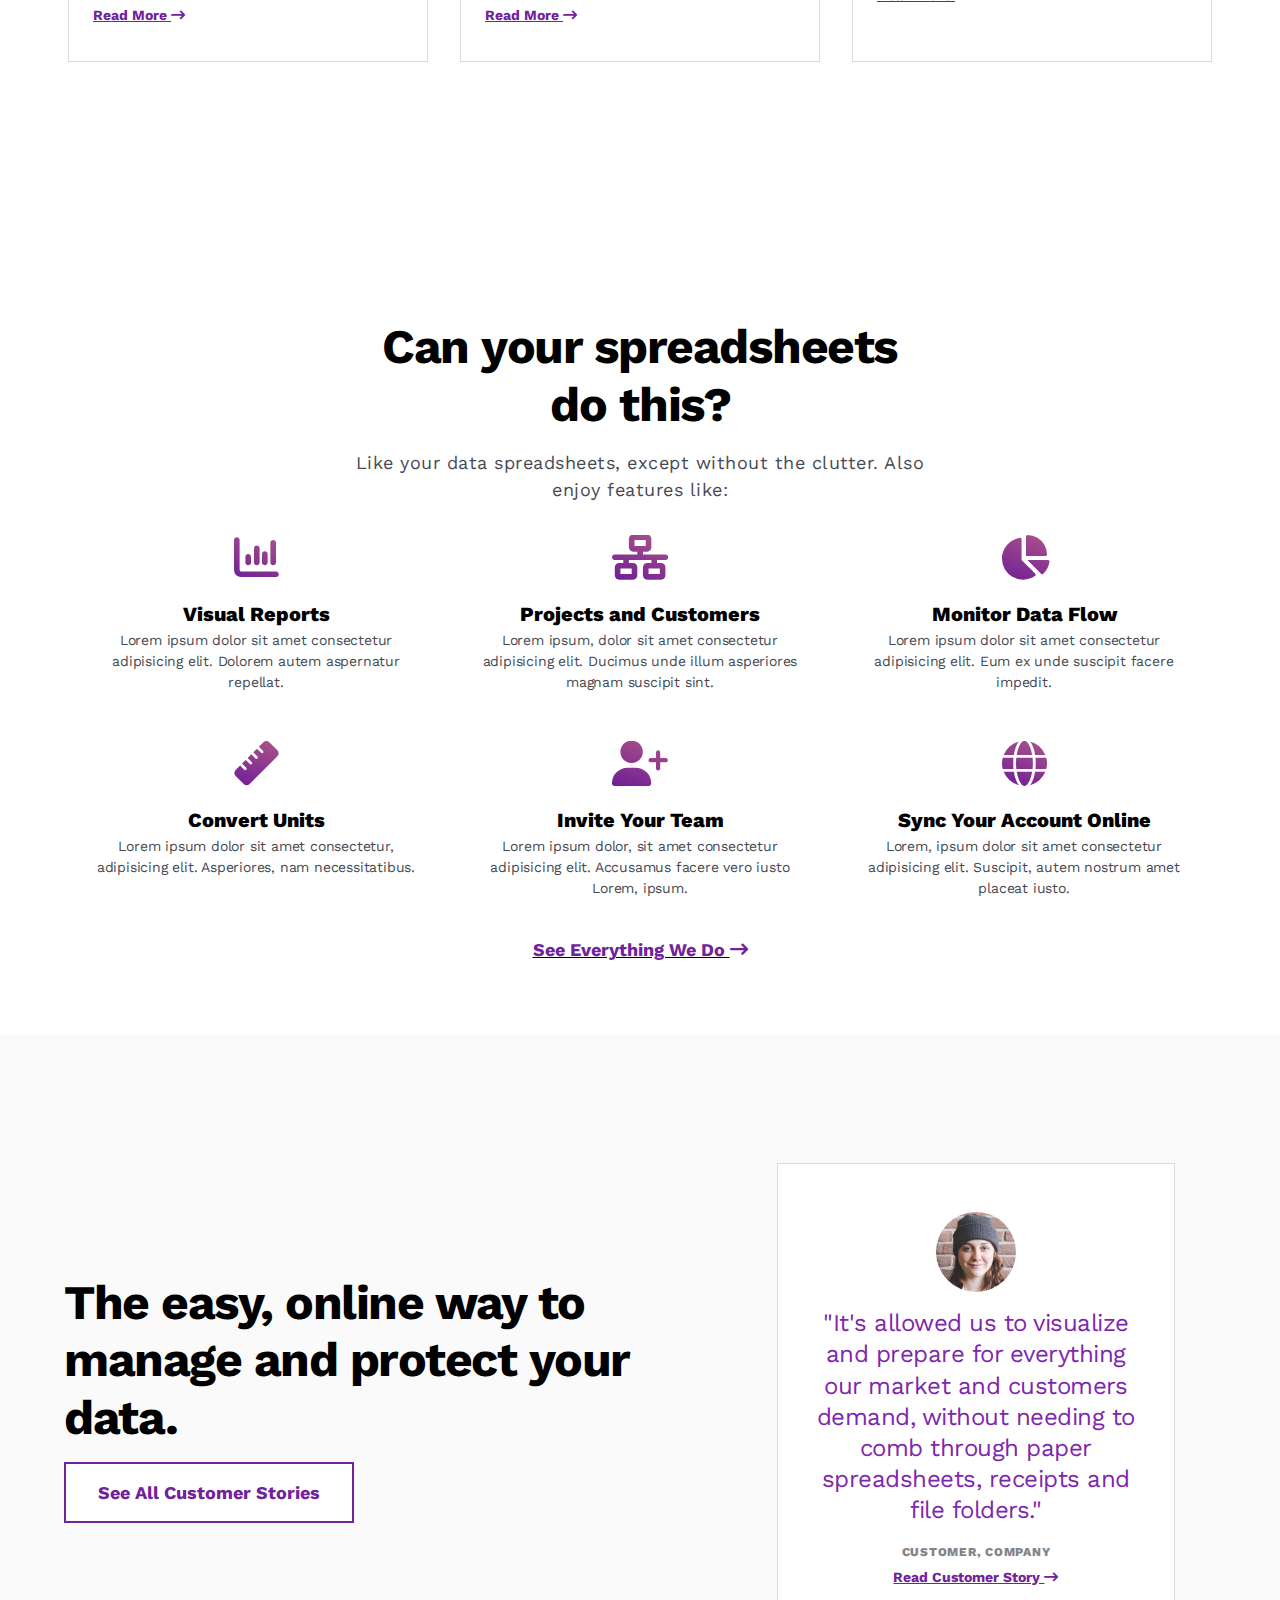
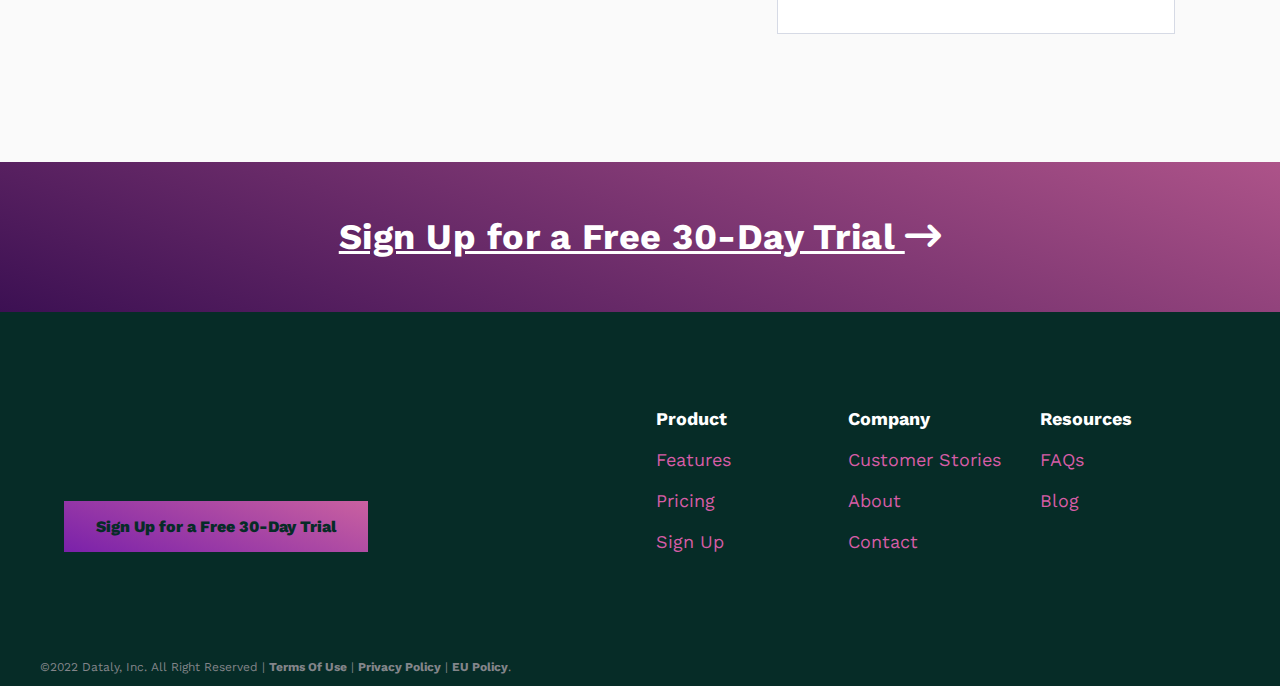
==== commit ad939b5d: "responsive h1s" ====
--- a/index.html
+++ b/index.html
@@ -38,7 +38,7 @@
             <div class="home-hero-gradient"></div>
             <section class="hero">
                 <div class="container hero-offer-text">
-                    <h1>Keep track of data,<br> like this.</h1>
+                    <h1>A better way to keep track<br> of your data.</h1>
                     <p class="hero-p">Do you know how your business has done in the last three days? Three Months? Three Years? 
                         Businesses that use Dataly have a next-level insight into the critical information that helps them thrive. <strong>First month free!</strong>
                     </p>
--- a/style.css
+++ b/style.css
@@ -1173,7 +1173,7 @@
 @media only screen and (max-width: 1024px){
     
     h1 {
-        font-size: 1.75rem;
+        font-size: 3.5rem;
     }
 
     .h2-headers {
@@ -1314,6 +1314,10 @@
     .overflow-hidden {
         overflow: hidden;
         position: fixed;
+    }
+
+    h1 {
+        font-size: 2.2rem;
     }
 
     .mobile-active {
